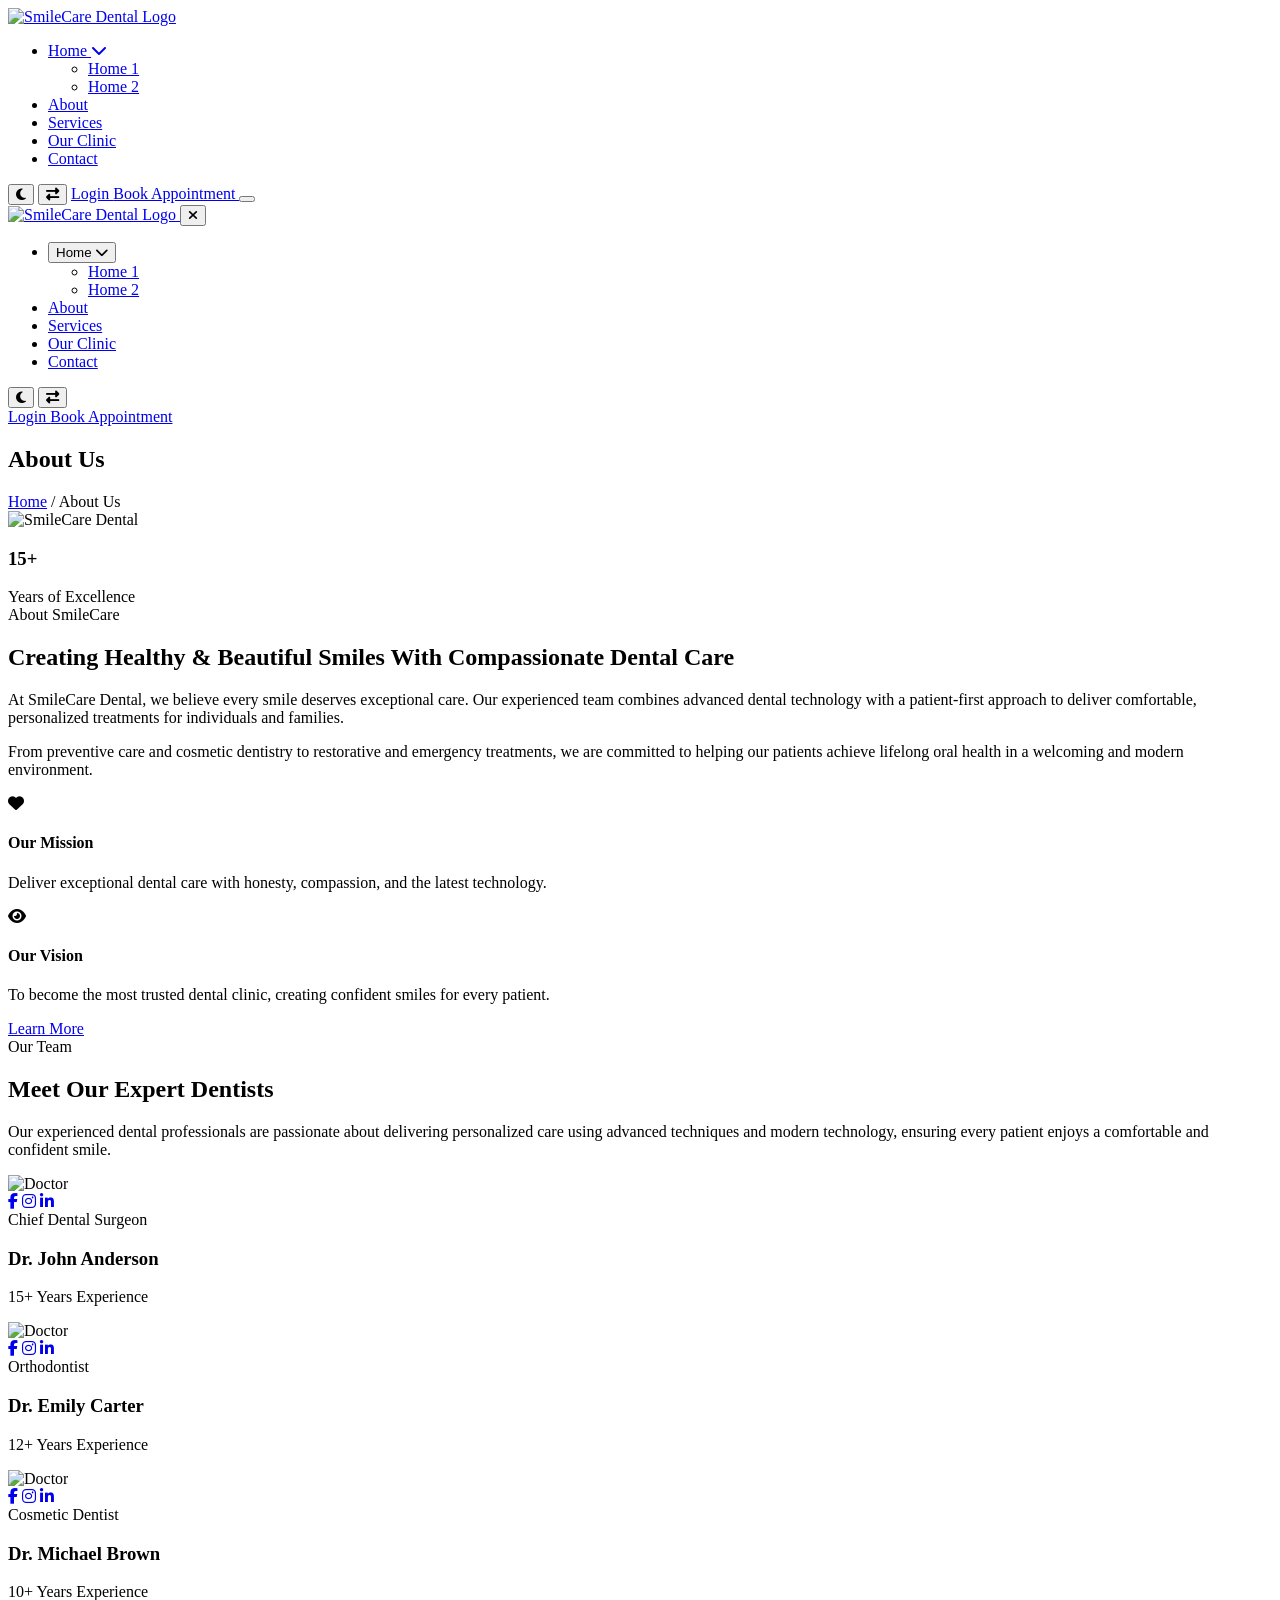
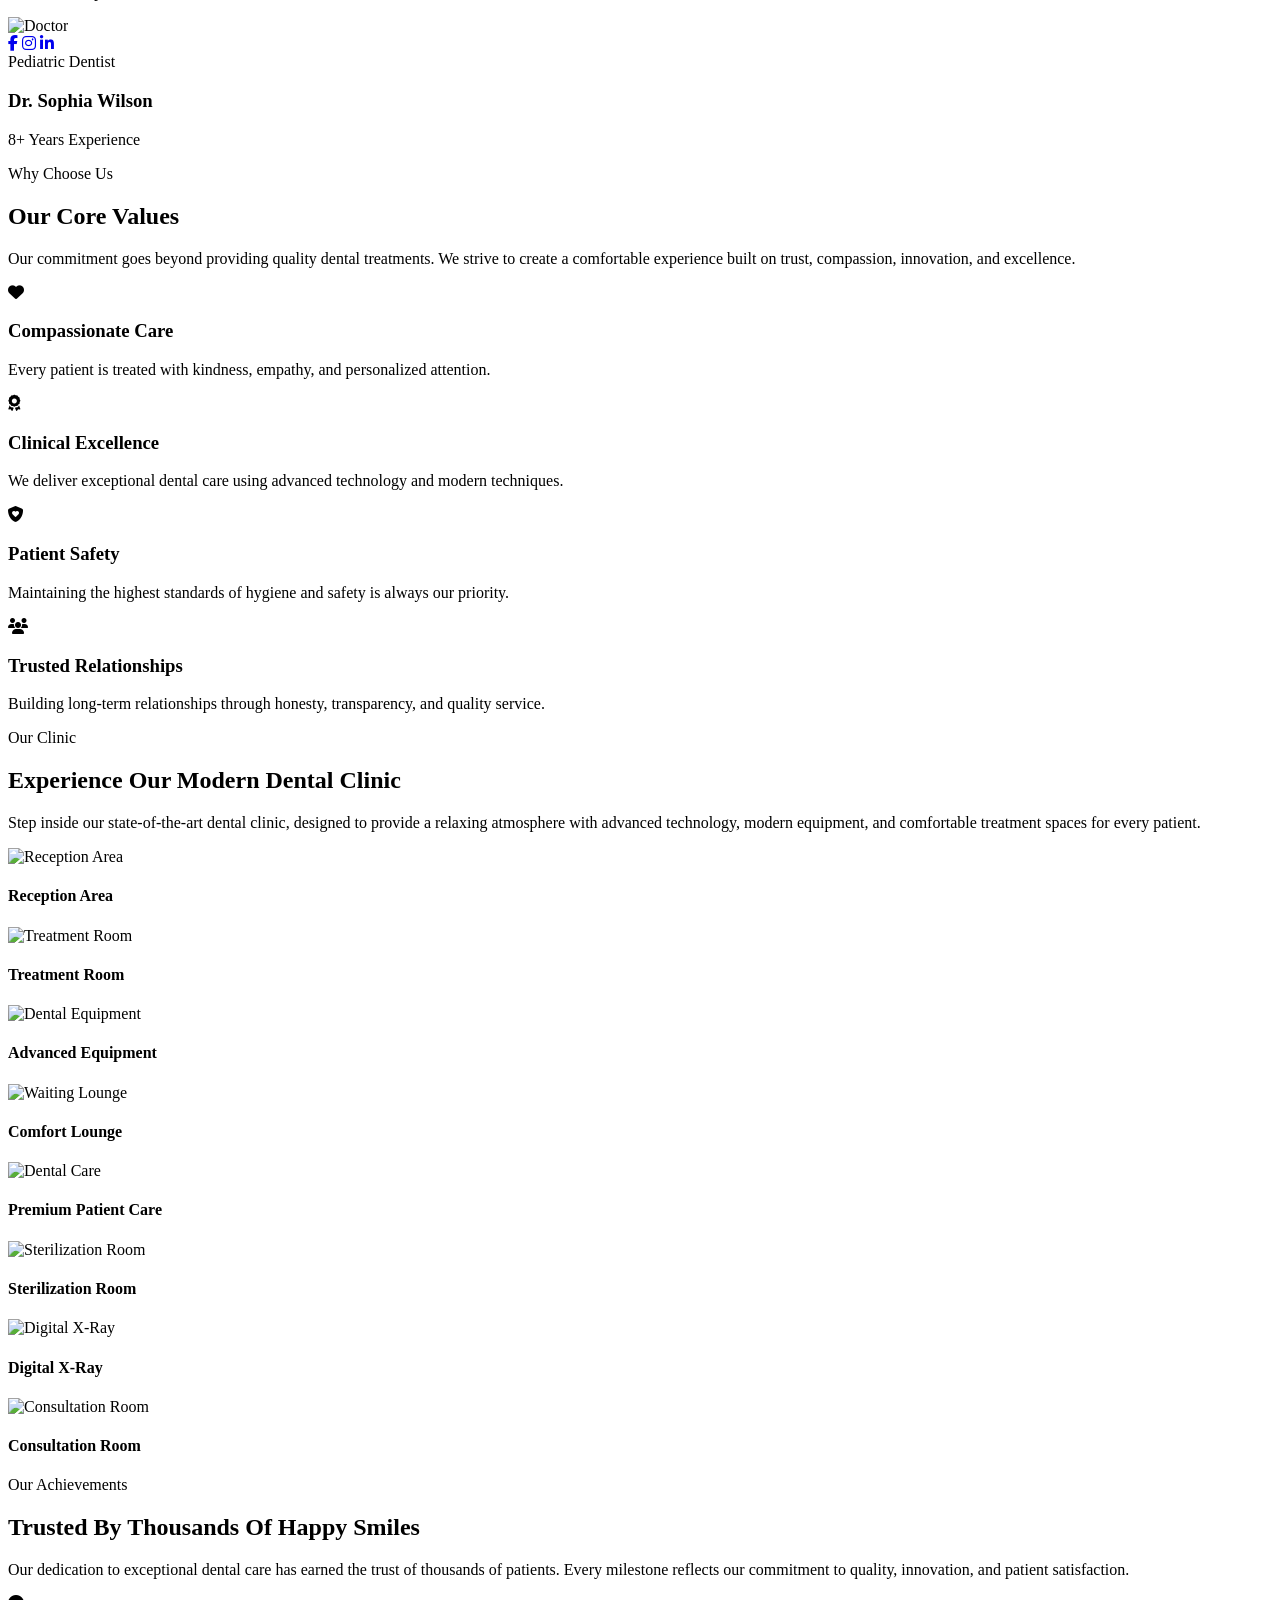
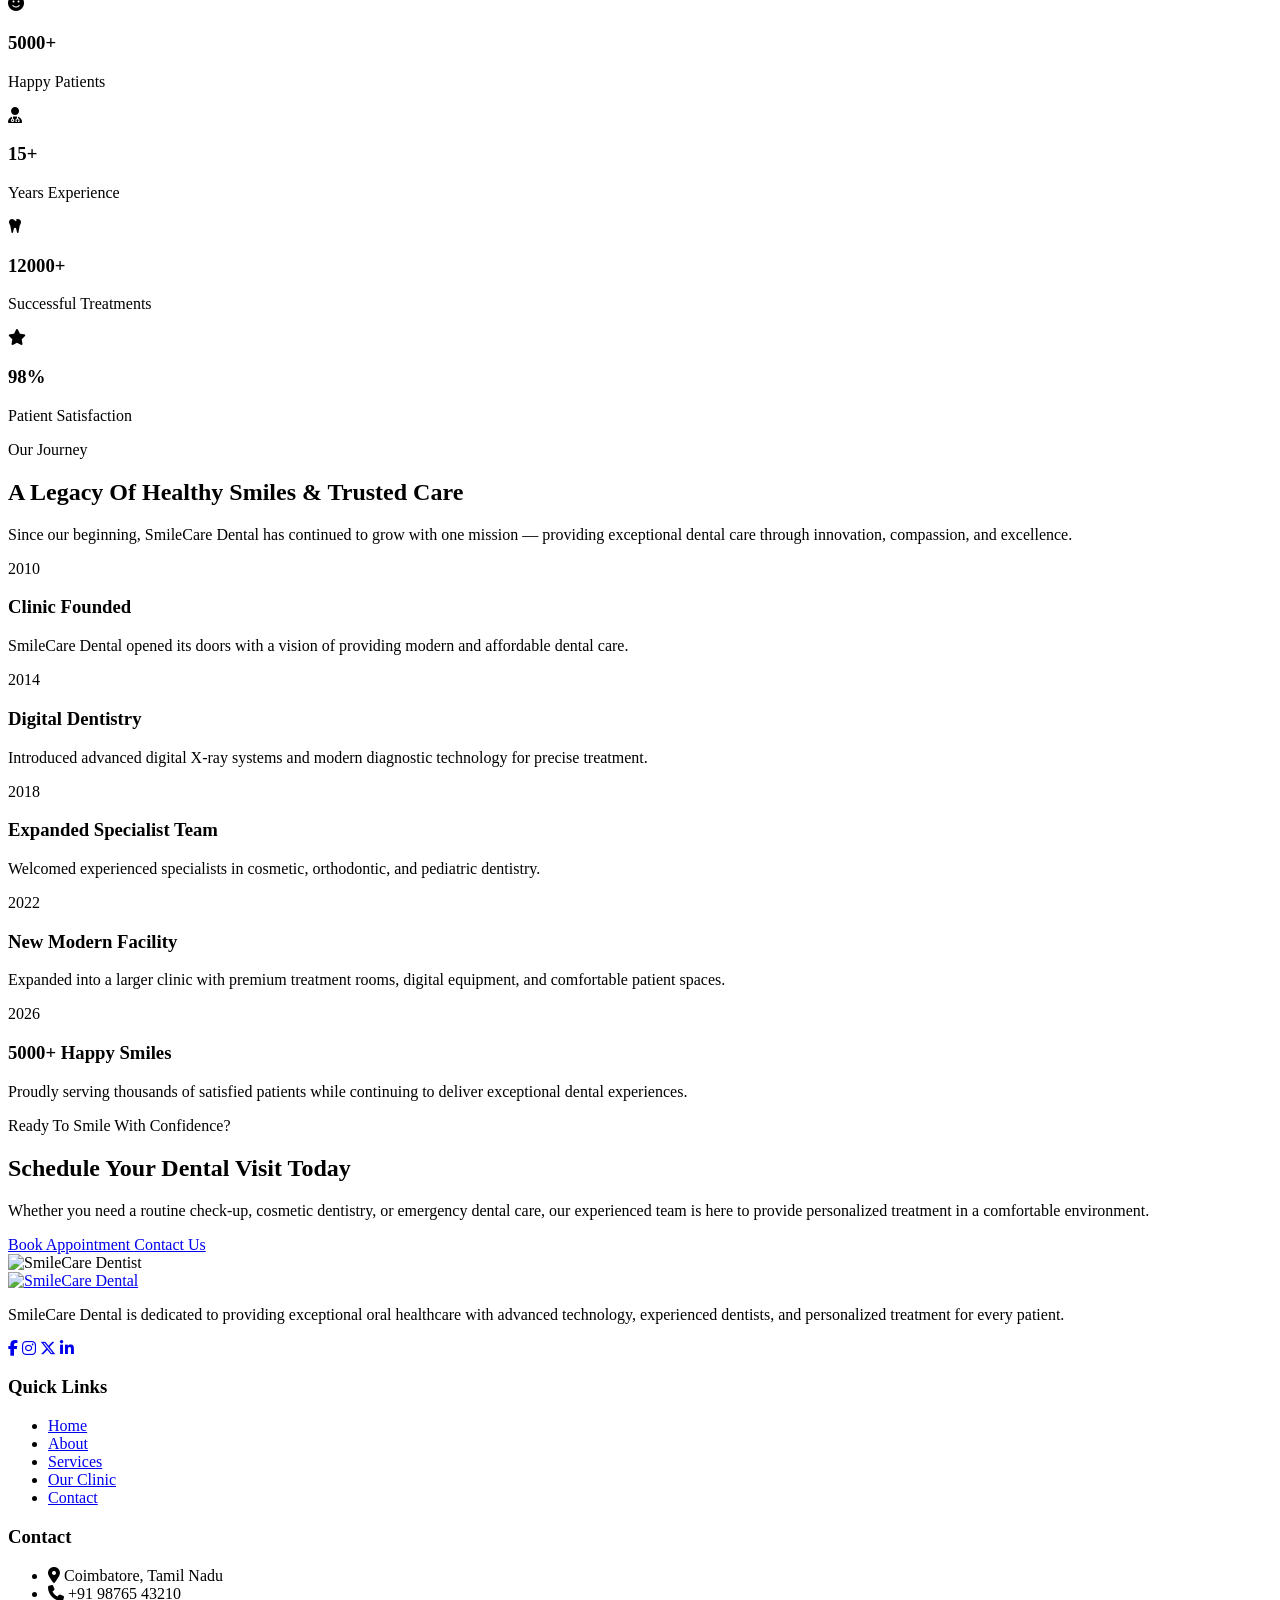
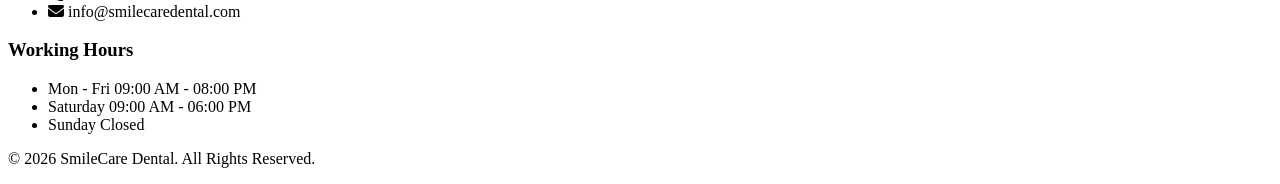
==== about.html @ a73e2ac1 "Add files via upload" ====
<!DOCTYPE html>
<html lang="en" dir="ltr">

<head>

    <!-- Meta -->
    <meta charset="UTF-8">
    <meta name="viewport" content="width=device-width, initial-scale=1.0">

    <!-- Title -->
    <title>SmileCare Dental</title>

    <!-- SEO -->
    <meta name="description"
        content="SmileCare Dental provides professional dental care including cleaning, fillings, braces, implants, teeth whitening and complete oral healthcare.">

    <meta name="keywords"
        content="Dental Clinic, Dentist, Teeth Whitening, Braces, Dental Implants, Root Canal, SmileCare Dental">

    <meta name="author" content="SmileCare Dental">

    <!-- Favicon -->
    <link rel="shortcut icon" href="images/favicon.png" type="image/png">

    <!-- Google Fonts -->
    <link rel="preconnect" href="https://fonts.googleapis.com">

    <link rel="preconnect" href="https://fonts.gstatic.com" crossorigin>

    <link
        href="https://fonts.googleapis.com/css2?family=Manrope:wght@400;500;600;700;800&family=Source+Sans+3:wght@400;500;600;700&display=swap"
        rel="stylesheet">

    <!-- Font Awesome -->

    <link rel="stylesheet" href="https://cdnjs.cloudflare.com/ajax/libs/font-awesome/6.7.2/css/all.min.css">

    <!-- AOS Animation -->

    <link rel="stylesheet" href="https://unpkg.com/aos@2.3.4/dist/aos.css">

    <link rel="stylesheet" href="https://cdn.jsdelivr.net/npm/swiper@11/swiper-bundle.min.css">

    <!-- CSS -->

    <link rel="stylesheet" href="css/style.css">

</head>

<body>

    <!--==============================
    Header Start
===============================-->

    <header class="header" id="header">

        <div class="container">

            <nav class="navbar">

                <!--========== Logo ==========-->

                <a href="index.html" class="logo">

                    <img src="images/logo.png" alt="SmileCare Dental Logo">

                </a>

                <!--========== Desktop Menu ==========-->

                <ul class="nav-menu">

                    <li class="nav-item dropdown">

                        <a href="#">
                            Home
                            <i class="fa-solid fa-chevron-down"></i>
                        </a>

                        <ul class="dropdown-menu">

                            <li>
                                <a href="index.html">Home 1</a>
                            </li>

                            <li>
                                <a href="home-2.html">Home 2</a>
                            </li>

                        </ul>

                    </li>

                    <li class="nav-item">
                        <a href="about.html">About</a>
                    </li>

                    <li class="nav-item">
                        <a href="services.html">Services</a>
                    </li>

                    <li class="nav-item">
                        <a href="our-clinic.html">Our Clinic</a>
                    </li>

                    <li class="nav-item">
                        <a href="contact.html">Contact</a>
                    </li>

                </ul>

                <!--========== Right Side ==========-->

                <div class="nav-right">

                    <!-- Dark Mode -->

                    <button class="nav-icon-btn" id="theme-toggle">

                        <i class="fa-solid fa-moon"></i>

                    </button>

                    <!-- RTL -->

                    <button class="nav-icon-btn" id="rtl-toggle">

                        <i class="fa-solid fa-right-left"></i>

                    </button>

                    <!-- Login -->

                    <a href="login.html" class="login-btn">

                        Login

                    </a>

                    <!-- CTA -->

                    <a href="book-appointment.html" class="appointment-btn">

                        Book Appointment

                    </a>

                    <!-- Mobile Toggle -->

                    <button class="menu-toggle" id="menu-toggle">

                        <span></span>
                        <span></span>
                        <span></span>

                    </button>

                </div>

            </nav>

        </div>

    </header>

    <!--==============================
    Mobile Sidebar
===============================-->

    <div class="mobile-overlay"></div>

    <div class="mobile-menu">

        <div class="mobile-header">

            <a href="index.html" class="mobile-logo">

                <img src="images/logo.png" alt="SmileCare Dental Logo">

            </a>

            <button class="close-menu">

                <i class="fa-solid fa-xmark"></i>

            </button>

        </div>

        <ul class="mobile-nav">

            <li class="mobile-dropdown">

                <button class="mobile-dropdown-btn">

                    Home

                    <i class="fa-solid fa-chevron-down"></i>

                </button>

                <ul class="mobile-submenu">

                    <li><a href="index.html">Home 1</a></li>

                    <li><a href="home-2.html">Home 2</a></li>

                </ul>

            </li>

            <li>

                <a href="about.html">

                    About

                </a>

            </li>

            <li>

                <a href="services.html">

                    Services

                </a>

            </li>

            <li>

                <a href="our-clinic.html">

                    Our Clinic

                </a>

            </li>

            <li>

                <a href="contact.html">

                    Contact

                </a>

            </li>

        </ul>

        <div class="mobile-toggles">

            <button class="nav-icon-btn" id="mobile-theme-toggle" type="button" aria-label="Toggle dark mode">
                <i class="fa-solid fa-moon"></i>
            </button>

            <button class="nav-icon-btn" id="mobile-rtl-toggle" type="button" aria-label="Toggle RTL mode">
                <i class="fa-solid fa-right-left"></i>
            </button>

        </div>

        <div class="mobile-buttons">

            <a href="login.html" class="mobile-login">

                Login

            </a>

            <a href="#" class="mobile-book">

                Book Appointment

            </a>

        </div>

    </div>

    <section class="page-banner about-banner">
        <div class="page-banner-overlay"></div>

        <div class="container">
            <div class="page-banner-content">
                <h1>About Us</h1>

                <nav class="breadcrumb">
                    <a href="index.html">Home</a>
                    <span>/</span>
                    <span>About Us</span>
                </nav>
            </div>
        </div>
    </section>

    <!--=====================================
    Our Story Section Start
======================================-->

    <section class="our-story section-padding">

        <div class="container">

            <div class="our-story-wrapper">

                <!-- Image -->

                <div class="our-story-image">

                    <img src="images/about-story.jpg" alt="SmileCare Dental">

                    <div class="experience-box">
                        <h3>15+</h3>
                        <span>Years of Excellence</span>
                    </div>

                </div>

                <!-- Content -->

                <div class="our-story-content">

                    <span class="section-kicker">
                        About SmileCare
                    </span>

                    <h2>
                        Creating Healthy & Beautiful Smiles With Compassionate Dental Care
                    </h2>

                    <p>
                        At SmileCare Dental, we believe every smile deserves exceptional care.
                        Our experienced team combines advanced dental technology with a
                        patient-first approach to deliver comfortable, personalized treatments
                        for individuals and families.
                    </p>

                    <p>
                        From preventive care and cosmetic dentistry to restorative and emergency
                        treatments, we are committed to helping our patients achieve lifelong
                        oral health in a welcoming and modern environment.
                    </p>

                    <div class="story-info">

                        <div class="story-card">

                            <div class="story-icon">
                                <i class="fa-solid fa-heart"></i>
                            </div>

                            <div>
                                <h4>Our Mission</h4>

                                <p>
                                    Deliver exceptional dental care with honesty,
                                    compassion, and the latest technology.
                                </p>
                            </div>

                        </div>

                        <div class="story-card">

                            <div class="story-icon">
                                <i class="fa-solid fa-eye"></i>
                            </div>

                            <div>
                                <h4>Our Vision</h4>

                                <p>
                                    To become the most trusted dental clinic,
                                    creating confident smiles for every patient.
                                </p>
                            </div>

                        </div>

                    </div>

                    <a href="contact.html" class="btn-primary">
                        Learn More
                    </a>

                </div>

            </div>

        </div>

    </section>

    <!--=====================================
    Our Story Section End
======================================-->

    <!--=====================================
    Meet Our Dentists Start
======================================-->

    <section class="team-section section-padding">

        <div class="container">

            <div class="section-header">
                <span class="section-kicker">Our Team</span>

                <h2>Meet Our Expert Dentists</h2>

                <p class="section-description">
                    Our experienced dental professionals are passionate about delivering
                    personalized care using advanced techniques and modern technology,
                    ensuring every patient enjoys a comfortable and confident smile.
                </p>
            </div>

            <div class="team-grid">

                <!-- Doctor 1 -->

                <div class="team-card">

                    <div class="team-image">
                        <img src="images/team-1.jpg" alt="Doctor">

                        <div class="team-social">
                            <a href="#"><i class="fab fa-facebook-f"></i></a>
                            <a href="#"><i class="fab fa-instagram"></i></a>
                            <a href="#"><i class="fab fa-linkedin-in"></i></a>
                        </div>
                    </div>

                    <div class="team-content">

                        <span>Chief Dental Surgeon</span>

                        <h3>Dr. John Anderson</h3>

                        <p>15+ Years Experience</p>

                    </div>

                </div>

                <!-- Doctor 2 -->

                <div class="team-card">

                    <div class="team-image">
                        <img src="images/team-2.jpg" alt="Doctor">

                        <div class="team-social">
                            <a href="#"><i class="fab fa-facebook-f"></i></a>
                            <a href="#"><i class="fab fa-instagram"></i></a>
                            <a href="#"><i class="fab fa-linkedin-in"></i></a>
                        </div>
                    </div>

                    <div class="team-content">

                        <span>Orthodontist</span>

                        <h3>Dr. Emily Carter</h3>

                        <p>12+ Years Experience</p>

                    </div>

                </div>

                <!-- Doctor 3 -->

                <div class="team-card">

                    <div class="team-image">
                        <img src="images/team-3.jpg" alt="Doctor">

                        <div class="team-social">
                            <a href="#"><i class="fab fa-facebook-f"></i></a>
                            <a href="#"><i class="fab fa-instagram"></i></a>
                            <a href="#"><i class="fab fa-linkedin-in"></i></a>
                        </div>
                    </div>

                    <div class="team-content">

                        <span>Cosmetic Dentist</span>

                        <h3>Dr. Michael Brown</h3>

                        <p>10+ Years Experience</p>

                    </div>

                </div>

                <!-- Doctor 4 -->

                <div class="team-card">

                    <div class="team-image">
                        <img src="images/team-4.jpg" alt="Doctor">

                        <div class="team-social">
                            <a href="#"><i class="fab fa-facebook-f"></i></a>
                            <a href="#"><i class="fab fa-instagram"></i></a>
                            <a href="#"><i class="fab fa-linkedin-in"></i></a>
                        </div>
                    </div>

                    <div class="team-content">

                        <span>Pediatric Dentist</span>

                        <h3>Dr. Sophia Wilson</h3>

                        <p>8+ Years Experience</p>

                    </div>

                </div>

            </div>

        </div>

    </section>

    <!--=====================================
    Meet Our Dentists End
======================================-->


    <!--=====================================
    Core Values Section Start
======================================-->

    <section class="core-values section-padding">

        <div class="container">

            <div class="section-header">
                <span class="section-kicker">Why Choose Us</span>

                <h2>Our Core Values</h2>

                <p class="section-description">
                    Our commitment goes beyond providing quality dental treatments.
                    We strive to create a comfortable experience built on trust,
                    compassion, innovation, and excellence.
                </p>
            </div>

            <div class="values-grid">

                <!-- Card 1 -->

                <div class="value-card">

                    <div class="value-icon">
                        <i class="fa-solid fa-heart"></i>
                    </div>

                    <h3>Compassionate Care</h3>

                    <p>
                        Every patient is treated with kindness, empathy,
                        and personalized attention.
                    </p>

                </div>

                <!-- Card 2 -->

                <div class="value-card">

                    <div class="value-icon">
                        <i class="fa-solid fa-award"></i>
                    </div>

                    <h3>Clinical Excellence</h3>

                    <p>
                        We deliver exceptional dental care using
                        advanced technology and modern techniques.
                    </p>

                </div>

                <!-- Card 3 -->

                <div class="value-card">

                    <div class="value-icon">
                        <i class="fa-solid fa-shield-heart"></i>
                    </div>

                    <h3>Patient Safety</h3>

                    <p>
                        Maintaining the highest standards of hygiene
                        and safety is always our priority.
                    </p>

                </div>

                <!-- Card 4 -->

                <div class="value-card">

                    <div class="value-icon">
                        <i class="fa-solid fa-users"></i>
                    </div>

                    <h3>Trusted Relationships</h3>

                    <p>
                        Building long-term relationships through honesty,
                        transparency, and quality service.
                    </p>

                </div>

            </div>

        </div>

    </section>

    <!--=====================================
    Core Values Section End
======================================-->


    <!--=====================================
    Modern Clinic Gallery Start
======================================-->

    <section class="clinic-gallery section-padding">

        <div class="container">

            <div class="section-header">

                <span class="section-kicker">
                    Our Clinic
                </span>

                <h2>
                    Experience Our Modern Dental Clinic
                </h2>

                <p class="section-description">
                    Step inside our state-of-the-art dental clinic, designed to provide
                    a relaxing atmosphere with advanced technology, modern equipment,
                    and comfortable treatment spaces for every patient.
                </p>

            </div>

            <div class="gallery-grid">

                <div class="gallery-item gallery-large">
                    <img src="images/clinic-1.jpg" alt="Reception Area">
                    <div class="gallery-overlay">
                        <h4>Reception Area</h4>
                    </div>
                </div>

                <div class="gallery-item">
                    <img src="images/clinic-2.jpg" alt="Treatment Room">
                    <div class="gallery-overlay">
                        <h4>Treatment Room</h4>
                    </div>
                </div>

                <div class="gallery-item">
                    <img src="images/clinic-3.jpg" alt="Dental Equipment">
                    <div class="gallery-overlay">
                        <h4>Advanced Equipment</h4>
                    </div>
                </div>

                <div class="gallery-item">
                    <img src="images/clinic-4.jpg" alt="Waiting Lounge">
                    <div class="gallery-overlay">
                        <h4>Comfort Lounge</h4>
                    </div>
                </div>

                <div class="gallery-item gallery-wide">
                    <img src="images/clinic-5.jpg" alt="Dental Care">
                    <div class="gallery-overlay">
                        <h4>Premium Patient Care</h4>
                    </div>
                </div>

                <!-- Image 6 -->

                <div class="gallery-item">
                    <img src="images/clinic-6.jpg" alt="Sterilization Room">
                    <div class="gallery-overlay">
                        <h4>Sterilization Room</h4>
                    </div>
                </div>

                <!-- Image 7 -->

                <div class="gallery-item">
                    <img src="images/clinic-7.jpg" alt="Digital X-Ray">
                    <div class="gallery-overlay">
                        <h4>Digital X-Ray</h4>
                    </div>
                </div>

                <!-- Image 8 -->

                <div class="gallery-item">
                    <img src="images/clinic-8.jpg" alt="Consultation Room">
                    <div class="gallery-overlay">
                        <h4>Consultation Room</h4>
                    </div>
                </div>

            </div>

        </div>

    </section>

    <!--=====================================
    Modern Clinic Gallery End
======================================-->




    <!--=====================================
    Achievements Section Start
======================================-->

    <section class="achievement-section section-padding">

        <div class="container">

            <div class="section-header">
                <span class="section-kicker">Our Achievements</span>

                <h2>Trusted By Thousands Of Happy Smiles</h2>

                <p class="section-description">
                    Our dedication to exceptional dental care has earned the trust of
                    thousands of patients. Every milestone reflects our commitment to
                    quality, innovation, and patient satisfaction.
                </p>
            </div>

            <div class="achievement-grid">

                <div class="achievement-card">
                    <div class="achievement-icon">
                        <i class="fa-solid fa-face-smile"></i>
                    </div>

                    <h3><span class="counter">5000</span>+</h3>

                    <p>Happy Patients</p>
                </div>

                <div class="achievement-card">
                    <div class="achievement-icon">
                        <i class="fa-solid fa-user-doctor"></i>
                    </div>

                    <h3><span class="counter">15</span>+</h3>

                    <p>Years Experience</p>
                </div>

                <div class="achievement-card">
                    <div class="achievement-icon">
                        <i class="fa-solid fa-tooth"></i>
                    </div>

                    <h3><span class="counter">12000</span>+</h3>

                    <p>Successful Treatments</p>
                </div>

                <div class="achievement-card">
                    <div class="achievement-icon">
                        <i class="fa-solid fa-star"></i>
                    </div>

                    <h3><span class="counter">98</span>%</h3>

                    <p>Patient Satisfaction</p>
                </div>

            </div>

        </div>

    </section>

    <!--=====================================
    Achievements Section End
======================================-->

    <!--=====================================
    Our Journey Start
======================================-->

    <section class="journey-section section-padding">

        <div class="container">

            <div class="section-header">

                <span class="section-kicker">
                    Our Journey
                </span>

                <h2>
                    A Legacy Of Healthy Smiles & Trusted Care
                </h2>

                <p>
                    Since our beginning, SmileCare Dental has continued to grow with one
                    mission — providing exceptional dental care through innovation,
                    compassion, and excellence.
                </p>

            </div>

            <div class="timeline">

                <div class="timeline-item left">

                    <div class="timeline-content">
                        <span class="timeline-year">2010</span>

                        <h3>Clinic Founded</h3>

                        <p>
                            SmileCare Dental opened its doors with a vision of providing
                            modern and affordable dental care.
                        </p>
                    </div>

                </div>

                <div class="timeline-item right">

                    <div class="timeline-content">

                        <span class="timeline-year">2014</span>

                        <h3>Digital Dentistry</h3>

                        <p>
                            Introduced advanced digital X-ray systems and modern diagnostic
                            technology for precise treatment.
                        </p>

                    </div>

                </div>

                <div class="timeline-item left">

                    <div class="timeline-content">

                        <span class="timeline-year">2018</span>

                        <h3>Expanded Specialist Team</h3>

                        <p>
                            Welcomed experienced specialists in cosmetic, orthodontic,
                            and pediatric dentistry.
                        </p>

                    </div>

                </div>

                <div class="timeline-item right">

                    <div class="timeline-content">

                        <span class="timeline-year">2022</span>

                        <h3>New Modern Facility</h3>

                        <p>
                            Expanded into a larger clinic with premium treatment rooms,
                            digital equipment, and comfortable patient spaces.
                        </p>

                    </div>

                </div>

                <div class="timeline-item left">

                    <div class="timeline-content">

                        <span class="timeline-year">2026</span>

                        <h3>5000+ Happy Smiles</h3>

                        <p>
                            Proudly serving thousands of satisfied patients while
                            continuing to deliver exceptional dental experiences.
                        </p>

                    </div>

                </div>

            </div>

        </div>

    </section>

    <!--=====================================
    Our Journey End
======================================-->

    <!--=====================================
    CTA Section Start
======================================-->

    <section class="about-cta">

        <div class="container">

            <div class="about-cta-wrapper">

                <div class="about-cta-content">

                    <span class="section-kicker">
                        Ready To Smile With Confidence?
                    </span>

                    <h2>
                        Schedule Your Dental Visit Today
                    </h2>

                    <p>
                        Whether you need a routine check-up, cosmetic dentistry,
                        or emergency dental care, our experienced team is here to
                        provide personalized treatment in a comfortable environment.
                    </p>

                    <div class="about-cta-buttons">

                        <a href="book-appointment.html" class="btn-primary">
                            Book Appointment
                        </a>

                        <a href="contact.html" class="btn-secondary">
                            Contact Us
                        </a>

                    </div>

                </div>

                <div class="about-cta-image">

                    <img src="images/cta-doctor.png" alt="SmileCare Dentist">

                </div>

            </div>

        </div>

    </section>

    <!--=====================================
    CTA Section End
======================================-->

    <footer class="footer">

        <div class="container">

            <div class="footer-wrapper">

                <!-- Footer About -->

                <div class="footer-about">

                    <a href="index.html" class="footer-logo">
                        <img src="images/logo.png" alt="SmileCare Dental">
                    </a>

                    <p>
                        SmileCare Dental is dedicated to providing exceptional oral healthcare with advanced technology,
                        experienced dentists, and personalized treatment for every patient.
                    </p>

                    <div class="footer-social">

                        <a href="#"><i class="fab fa-facebook-f"></i></a>

                        <a href="#"><i class="fab fa-instagram"></i></a>

                        <a href="#"><i class="fab fa-x-twitter"></i></a>

                        <a href="#"><i class="fab fa-linkedin-in"></i></a>

                    </div>

                </div>

                <!-- Quick Links -->

                <div class="footer-links">

                    <h3>Quick Links</h3>

                    <ul>

                        <li><a href="index.html">Home</a></li>

                        <li><a href="about.html">About</a></li>

                        <li><a href="services.html">Services</a></li>

                        <li><a href="our-clinic.html">Our Clinic</a></li>

                        <li><a href="contact.html">Contact</a></li>

                    </ul>

                </div>

                <!-- Contact -->

                <div class="footer-contact">

                    <h3>Contact</h3>

                    <ul>

                        <li>
                            <i class="fas fa-location-dot"></i>
                            Coimbatore, Tamil Nadu
                        </li>

                        <li>
                            <i class="fas fa-phone"></i>
                            +91 98765 43210
                        </li>

                        <li>
                            <i class="fas fa-envelope"></i>
                            info@smilecaredental.com
                        </li>

                    </ul>

                </div>

                <!-- Working Hours -->

                <div class="footer-hours">

                    <h3>Working Hours</h3>

                    <ul>

                        <li>Mon - Fri <span>09:00 AM - 08:00 PM</span></li>

                        <li>Saturday <span>09:00 AM - 06:00 PM</span></li>

                        <li>Sunday <span>Closed</span></li>

                    </ul>

                </div>

            </div>

            <div class="footer-bottom">

                <p>
                    © 2026 SmileCare Dental. All Rights Reserved.
                </p>

            </div>

        </div>

    </footer>


    <!-- JS -->

    <script src="https://unpkg.com/aos@2.3.4/dist/aos.js"></script>

    <script src="https://cdn.jsdelivr.net/npm/swiper@11/swiper-bundle.min.js"></script>

    <script src="js/main.js"></script>

</body>

</html>
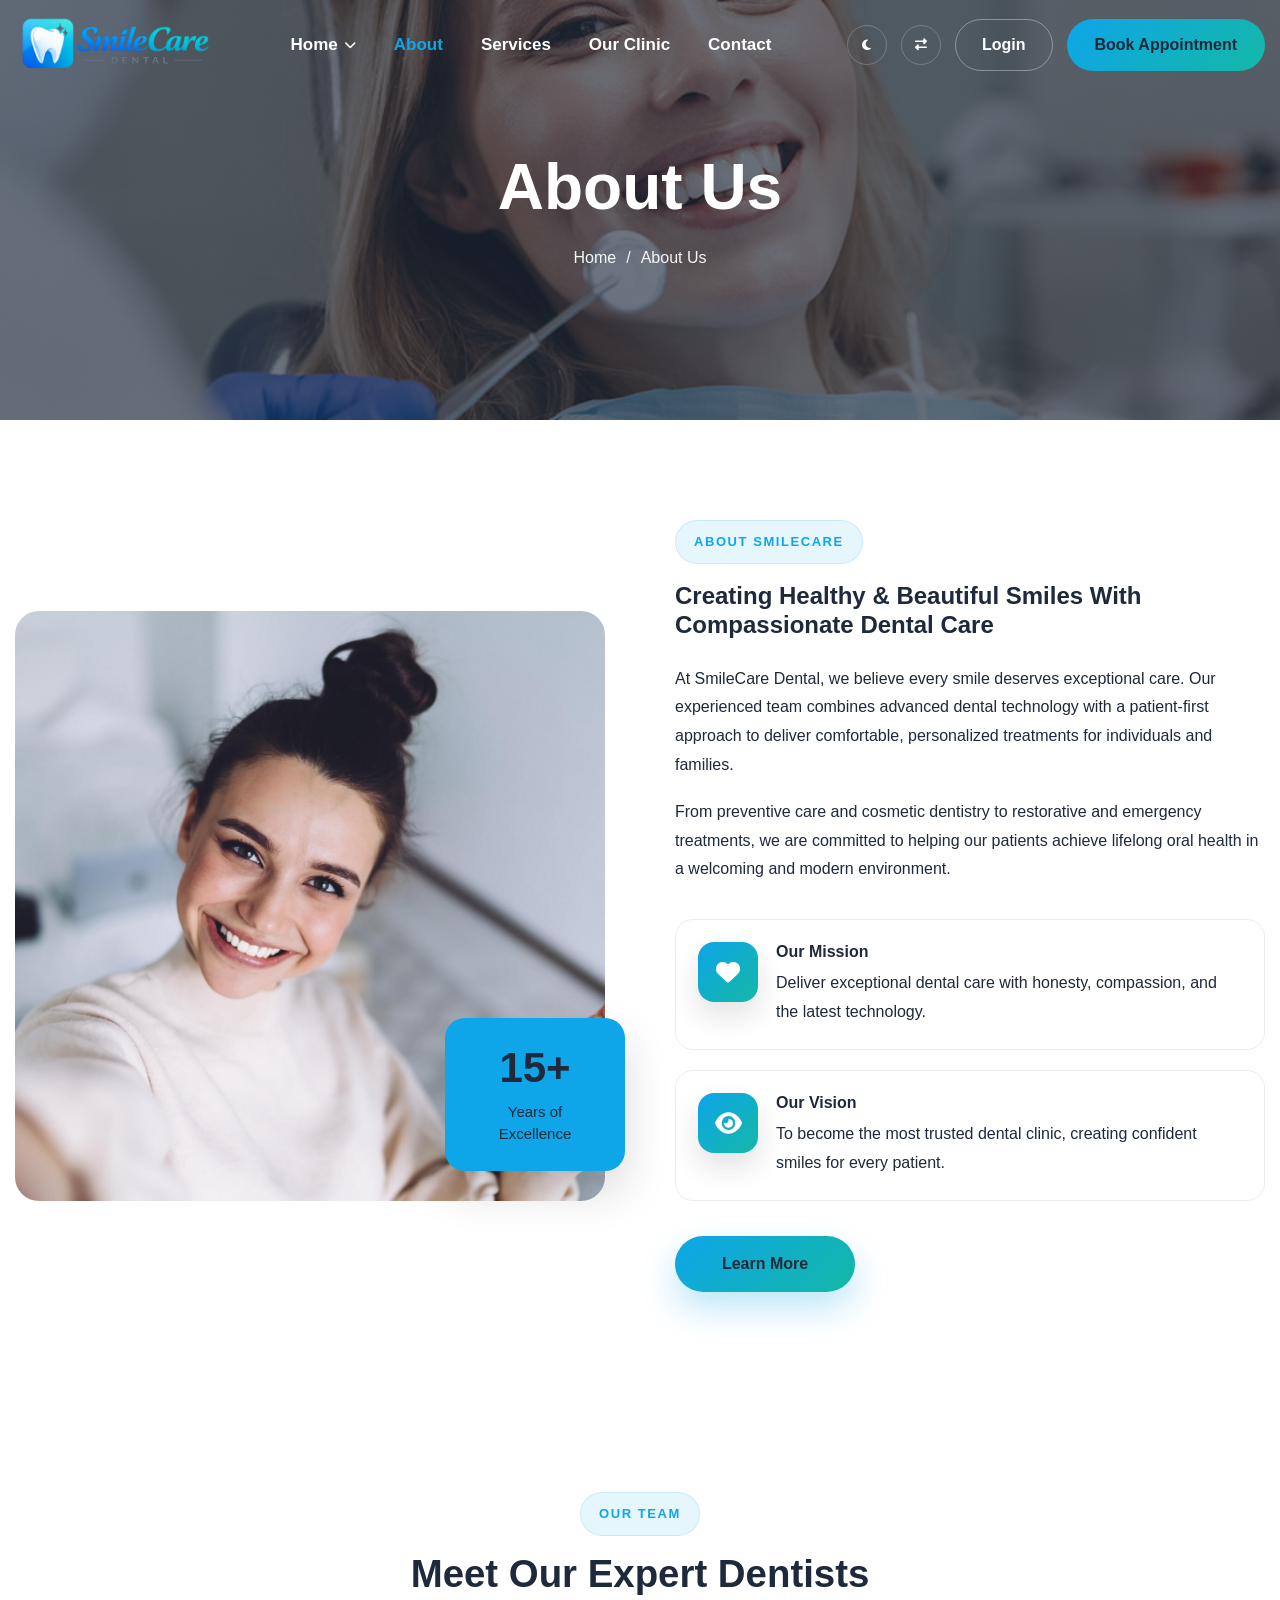
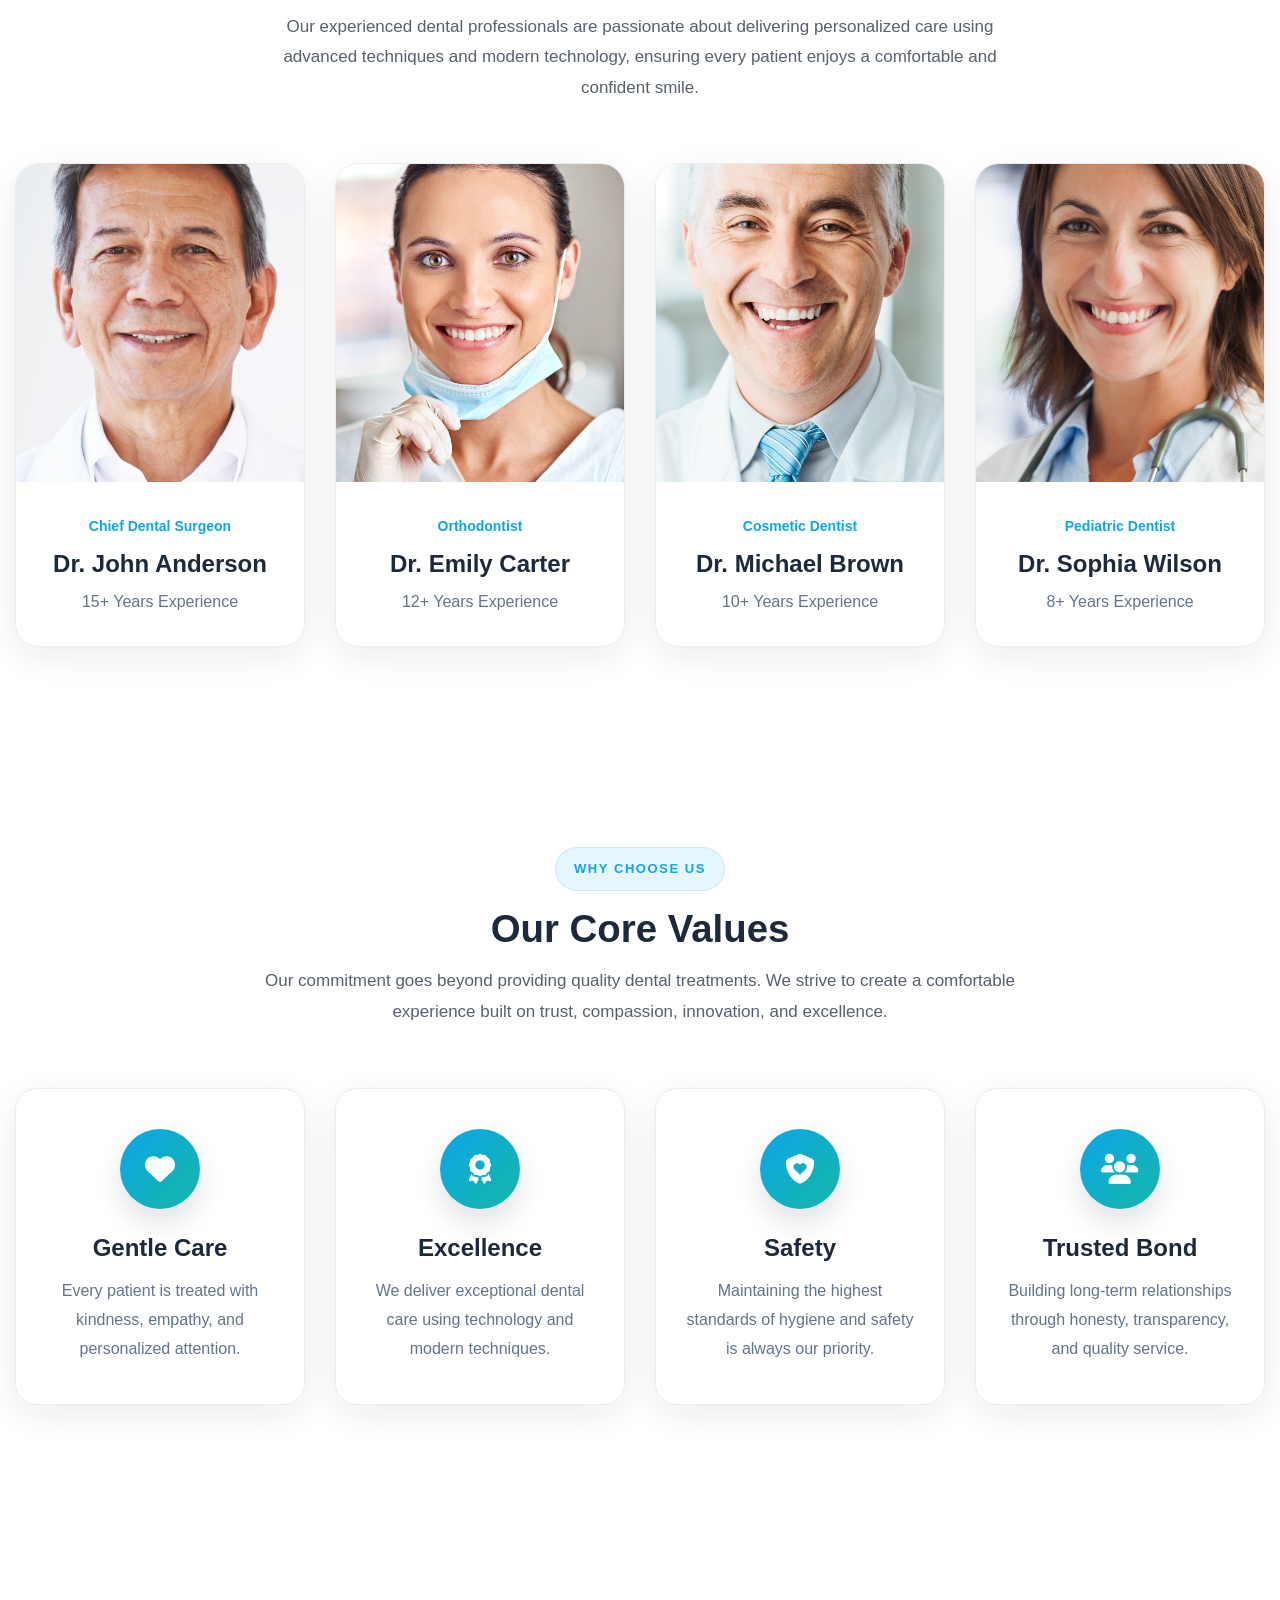
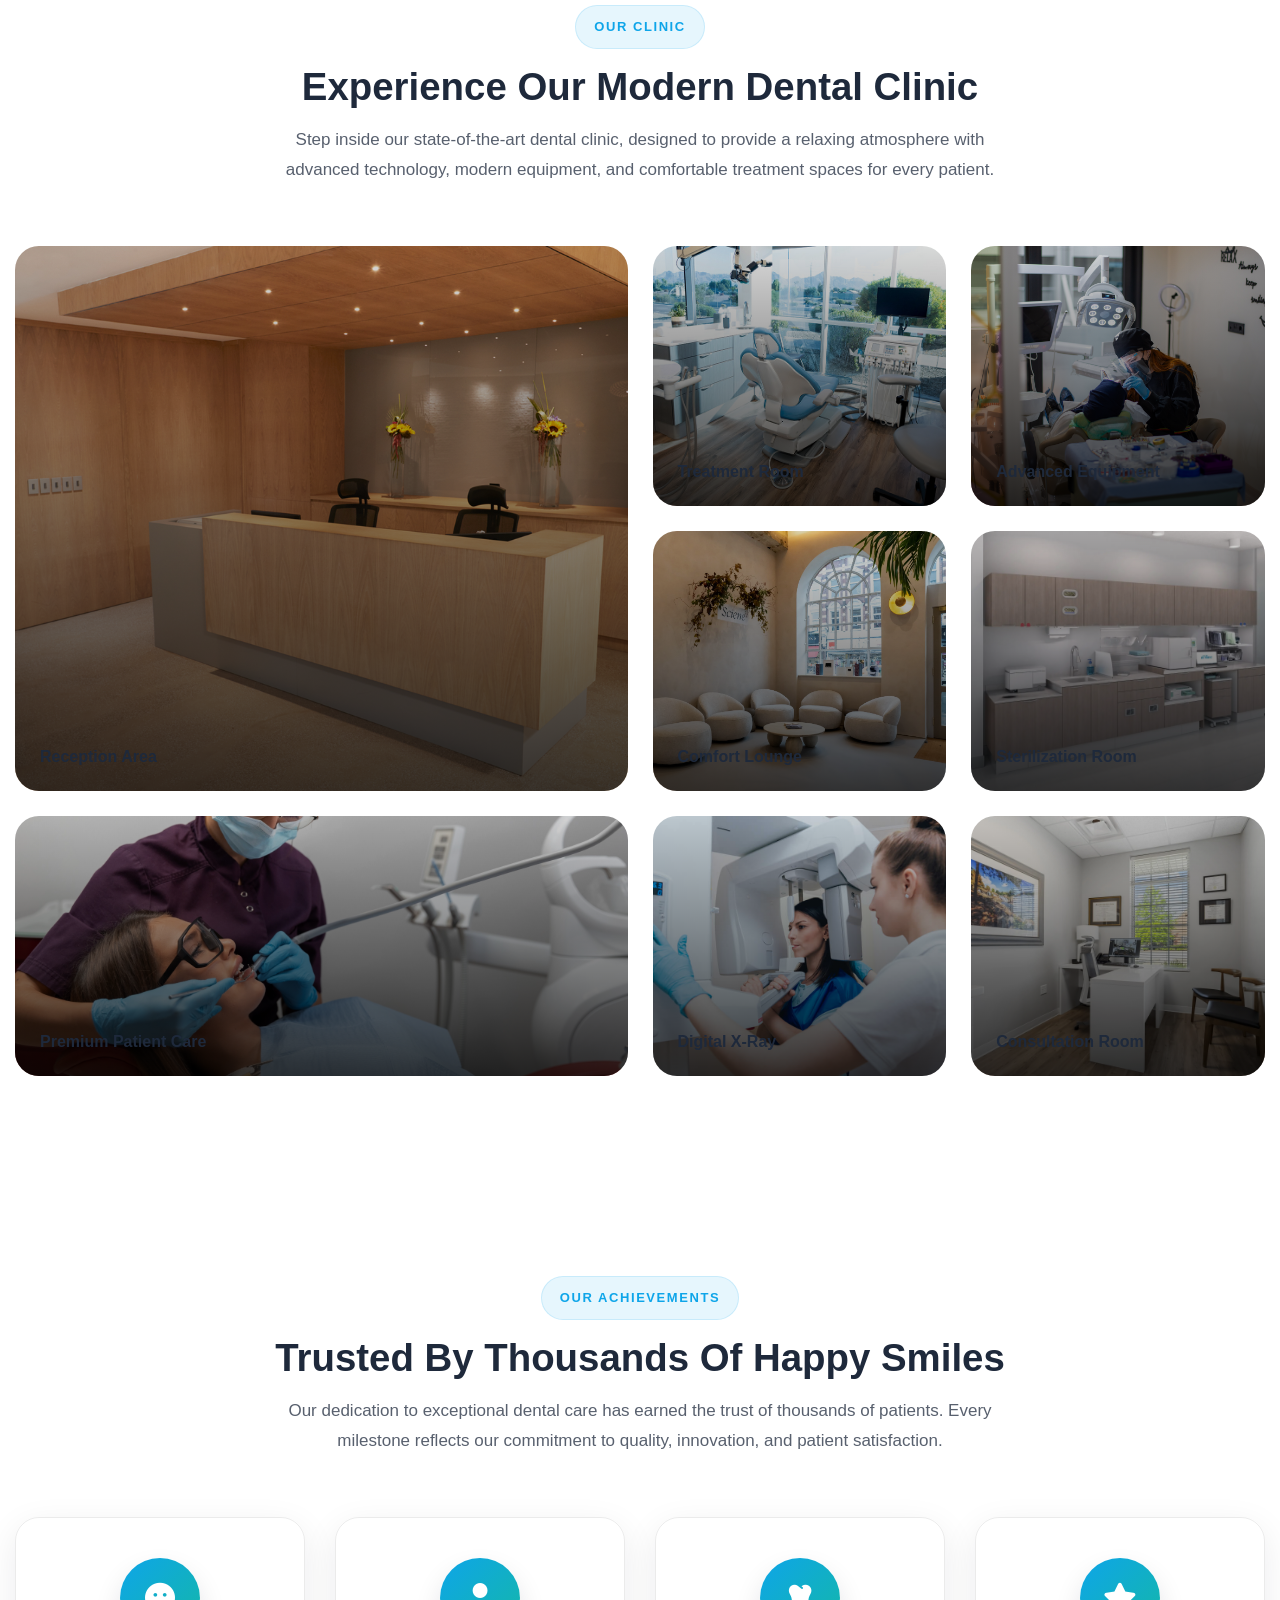
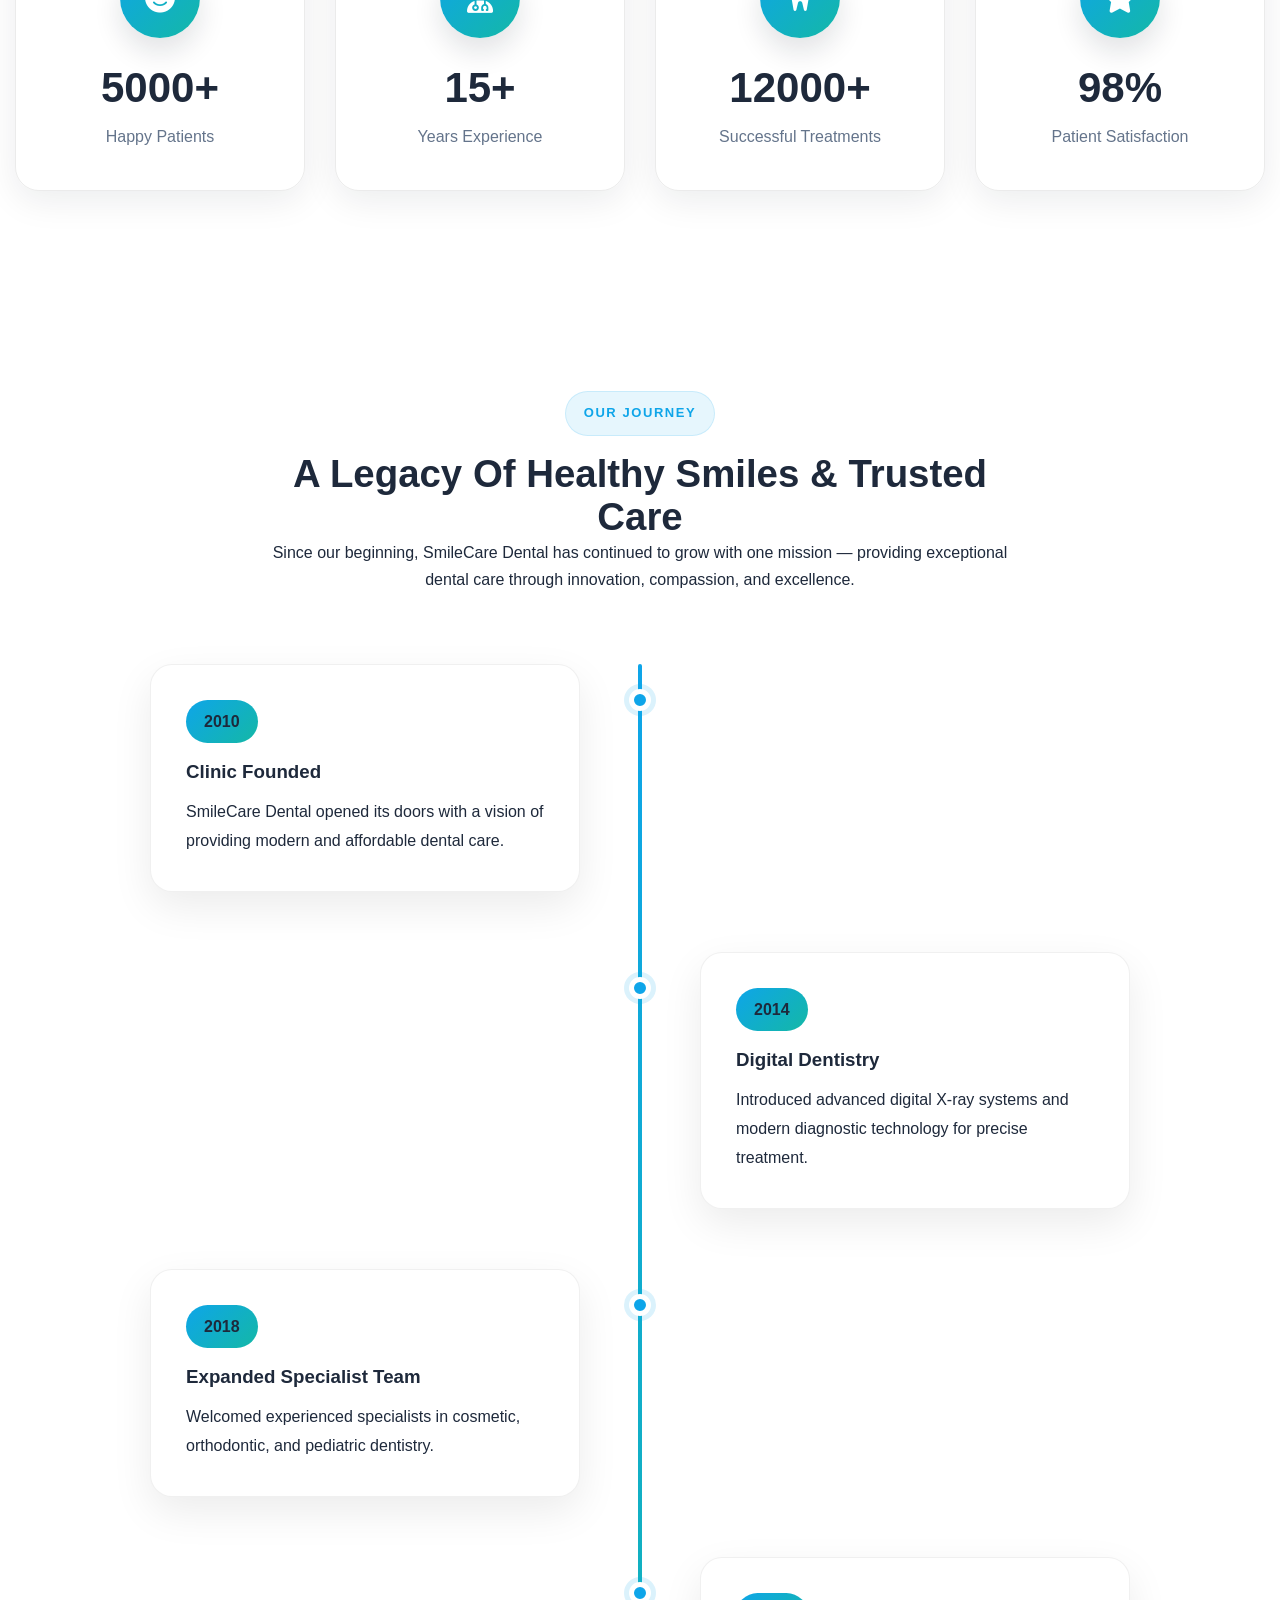
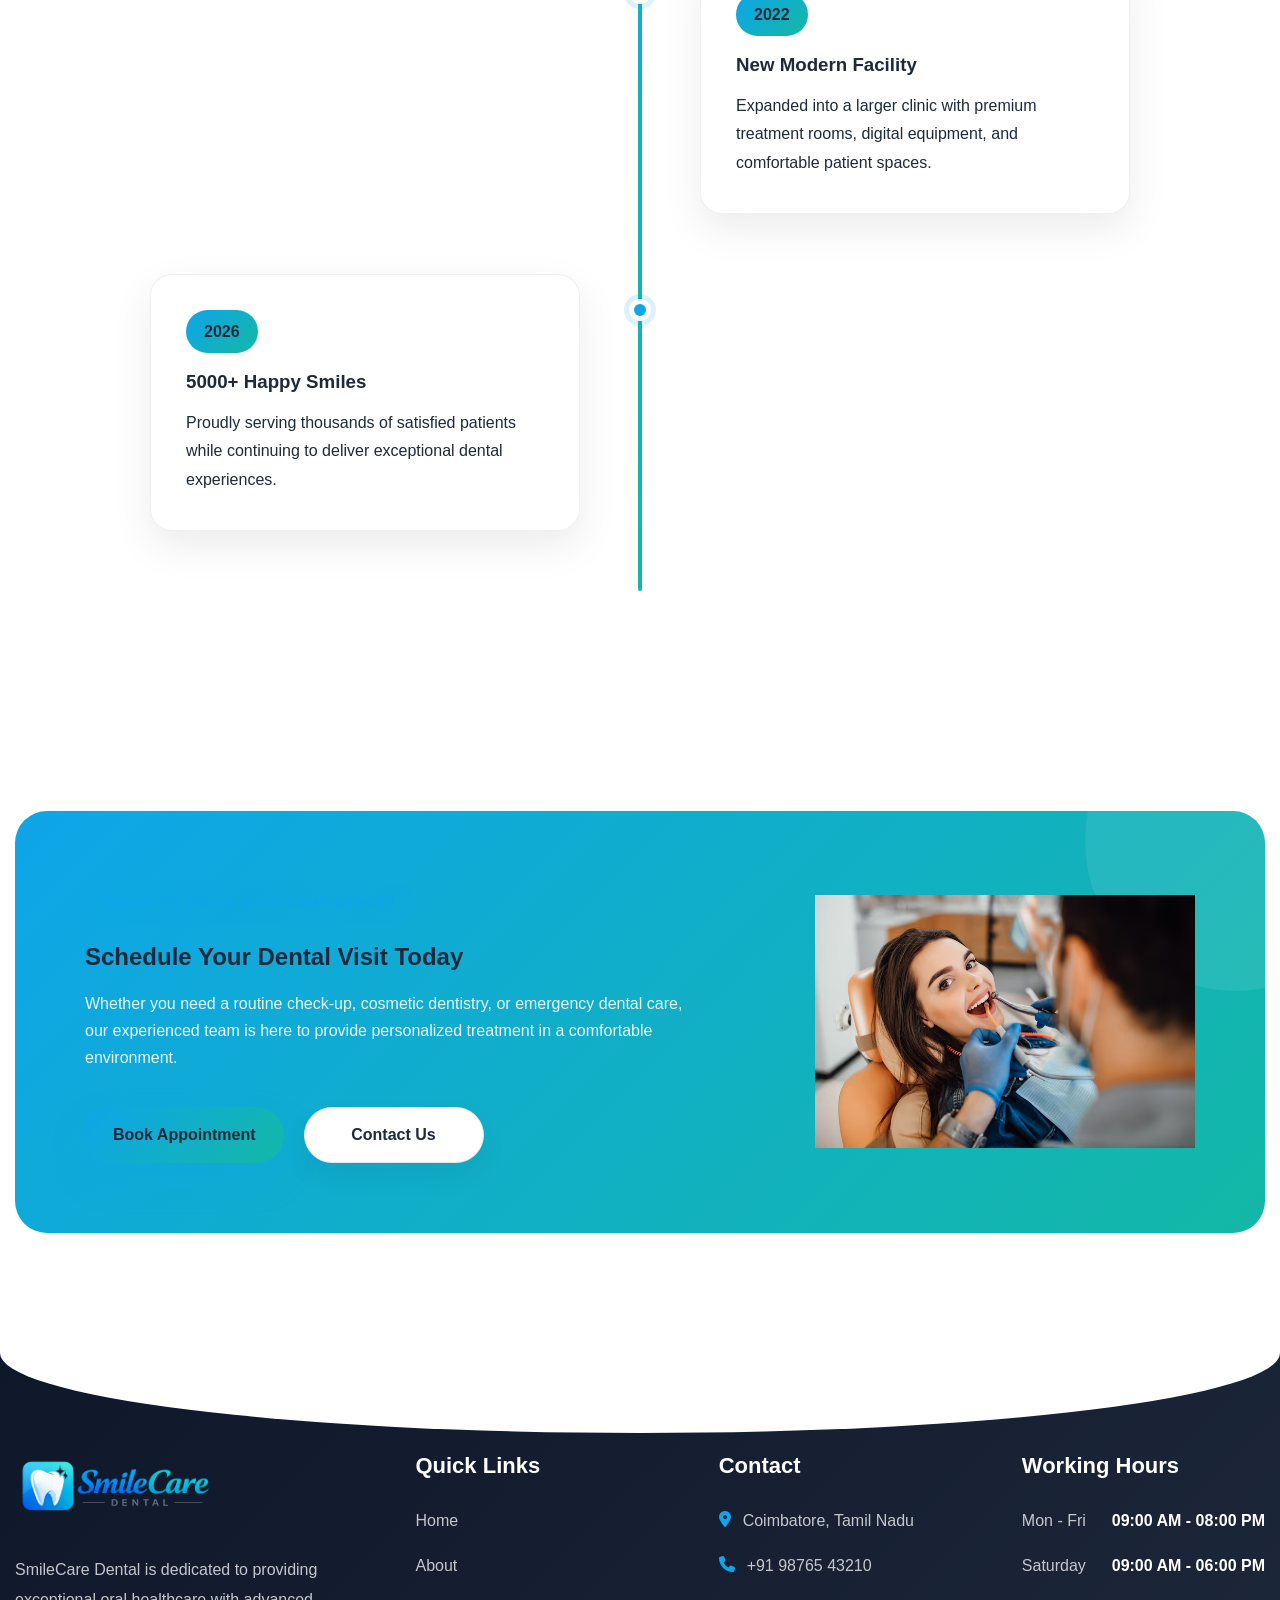
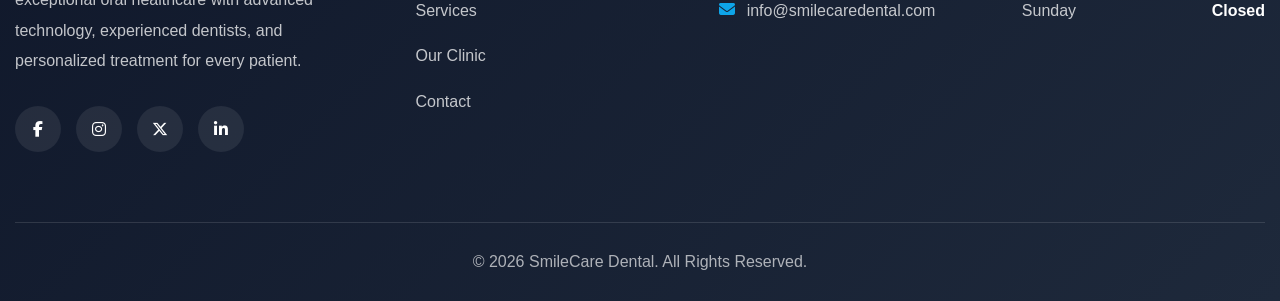
==== commit 92443044: "Add files via upload" ====
--- a/about.html
+++ b/about.html
@@ -254,7 +254,7 @@
 
         <div class="mobile-toggles">
 
-            <button class="nav-icon-btn" id="mobile-theme-toggle" type="button" aria-label="Toggle dark mode">
+            <button class="nav-icon-btn" id="mobile-theme-toggle" type="button" aria-label="Toggle dark mode">
                 <i class="fa-solid fa-moon"></i>
             </button>
 
@@ -272,7 +272,7 @@
 
             </a>
 
-            <a href="#" class="mobile-book">
+            <a href="book-appointment.html" class="mobile-book">
 
                 Book Appointment
 
@@ -567,7 +567,7 @@
                         <i class="fa-solid fa-heart"></i>
                     </div>
 
-                    <h3>Compassionate Care</h3>
+                    <h3>Gentle Care</h3>
 
                     <p>
                         Every patient is treated with kindness, empathy,
@@ -584,11 +584,11 @@
                         <i class="fa-solid fa-award"></i>
                     </div>
 
-                    <h3>Clinical Excellence</h3>
+                    <h3>Excellence</h3>
 
                     <p>
                         We deliver exceptional dental care using
-                        advanced technology and modern techniques.
+                        technology and modern techniques.
                     </p>
 
                 </div>
@@ -601,7 +601,7 @@
                         <i class="fa-solid fa-shield-heart"></i>
                     </div>
 
-                    <h3>Patient Safety</h3>
+                    <h3>Safety</h3>
 
                     <p>
                         Maintaining the highest standards of hygiene
@@ -618,7 +618,7 @@
                         <i class="fa-solid fa-users"></i>
                     </div>
 
-                    <h3>Trusted Relationships</h3>
+                    <h3>Trusted Bond</h3>
 
                     <p>
                         Building long-term relationships through honesty,
@@ -1115,4 +1115,4 @@
 
 </body>
 
-</html>
+</html>
--- a/css/style.css
+++ b/css/style.css
@@ -0,0 +1,9076 @@
+/*==================================
+        GOOGLE FONTS
+==================================*/
+
+:root {
+
+    /*========== Theme Colors ==========*/
+
+    --primary-1: #0EA5E9;
+    --primary-2: #14B8A6;
+
+    --secondary-1: #F8FAFC;
+    --secondary-2: #E2E8F0;
+
+    --white: #FFFFFF;
+    --black: #1E293B;
+
+    --dark-bg: #0F172A;
+    --dark-card: #1E293B;
+    --dark-border: #334155;
+    --dark-text: #F8FAFC;
+
+    --border-color: #E5E7EB;
+    --surface: #FFFFFF;
+    --surface-2: #F8FAFC;
+    --surface-3: #F4F8FC;
+    --surface-elevated: #FFFFFF;
+    --surface-dark: #0F172A;
+    --surface-dark-2: #111827;
+    --surface-dark-3: #1E293B;
+    --surface-rgb: 255, 255, 255;
+    --surface-2-rgb: 248, 250, 252;
+    --surface-3-rgb: 244, 248, 252;
+    --surface-dark-3-rgb: 30, 41, 59;
+    --text-rgb: 30, 41, 59;
+    --text-muted-rgb: 100, 116, 139;
+    --text-subtle-rgb: 148, 163, 184;
+    --dark-text-rgb: 248, 250, 252;
+    --on-accent-rgb: 255, 255, 255;
+    --shadow-rgb: 15, 23, 42;
+    --overlay-rgb: 0, 0, 0;
+    --accent-soft: rgba(14, 165, 233, .10);
+    --accent-soft-strong: rgba(14, 165, 233, .14);
+    --accent-soft-hover: rgba(14, 165, 233, .18);
+    --accent-border: rgba(14, 165, 233, .14);
+    --accent-border-strong: rgba(14, 165, 233, .22);
+    --accent-text: #DFF7FF;
+    --warning: #D4AF37;
+    --rating: #D4AF37;
+    --success: var(--success);
+    --danger: var(--danger);
+    --info: var(--info);
+    --brand-google: var(--brand-google);
+    --brand-facebook: var(--brand-facebook);
+    --brand-apple: #111827;
+    --brand-x: #0F172A;
+    --accent-sky: var(--accent-sky);
+    --surface-border-soft: rgba(var(--shadow-rgb), .08);
+    --surface-border-strong: rgba(var(--shadow-rgb), .10);
+    --surface-border-light: rgba(var(--on-accent-rgb), .12);
+    --surface-border-heavy: rgba(var(--on-accent-rgb), .18);
+    --surface-shadow-sm: 0 10px 35px rgba(var(--shadow-rgb), .08);
+    --surface-shadow-md: 0 16px 34px rgba(var(--shadow-rgb), .12);
+    --surface-shadow-lg: 0 24px 60px rgba(var(--shadow-rgb), .10);
+
+    /*========== Typography ==========*/
+
+    --heading-font: "Manrope", sans-serif;
+    --body-font: "Source Sans 3", sans-serif;
+
+    /*========== Transition ==========*/
+
+    --transition: .3s ease;
+
+}
+
+
+/*==================================
+        RESET CSS
+==================================*/
+
+*,
+*::before,
+*::after {
+    margin: 0;
+    padding: 0;
+    box-sizing: border-box;
+}
+
+html {
+    scroll-behavior: smooth;
+    overflow-x: clip;
+}
+
+body {
+    font-family: var(--body-font);
+    font-size: 16px;
+    line-height: 1.7;
+    color: rgb(var(--text-rgb));
+    background: var(--surface);
+    overflow-x: hidden;
+}
+
+h1,
+h2,
+h3,
+h4,
+h5,
+h6 {
+    font-family: var(--heading-font);
+    font-weight: 700;
+    color: rgb(var(--text-rgb));
+    line-height: 1.2;
+}
+
+a {
+    text-decoration: none;
+    color: inherit;
+    transition: var(--transition);
+}
+
+ul,
+ol {
+    list-style: none;
+}
+
+img {
+    display: block;
+    max-width: 100%;
+}
+
+picture,
+video,
+svg,
+canvas {
+    display: block;
+    max-width: 100%;
+    height: auto;
+}
+
+iframe {
+    max-width: 100%;
+}
+
+button,
+input,
+textarea,
+select {
+    border: none;
+    outline: none;
+    font-family: inherit;
+}
+
+button {
+    cursor: pointer;
+}
+
+section {
+    padding: 100px 0;
+}
+
+.container {
+    max-width: 1320px;
+    width: 100%;
+    margin: auto;
+    padding: 0 15px;
+}
+
+/*==================================
+        COMMON
+==================================*/
+
+::selection {
+    background: var(--primary-1);
+    color: var(--white);
+}
+
+::-webkit-scrollbar {
+    width: 8px;
+}
+
+::-webkit-scrollbar-track {
+    background: var(--surface-2);
+}
+
+::-webkit-scrollbar-thumb {
+    background: var(--primary-1);
+    border-radius: 50px;
+}
+
+::-webkit-scrollbar-thumb:hover {
+    background: var(--primary-2);
+}
+
+/***********************************************Navbar*****************************************************/
+
+/*==================================
+        HEADER
+==================================*/
+
+.header {
+    position: fixed;
+    top: 0;
+    left: 0;
+    width: 100%;
+    z-index: 999;
+    background: transparent;
+    transition: all .4s ease;
+
+}
+
+.header:not(.active) {
+    background-color: transparent;
+    box-shadow: none;
+    backdrop-filter: none;
+    -webkit-backdrop-filter: none;
+}
+
+.header.active {
+    background: rgba(var(--surface-rgb), .98);
+    backdrop-filter: blur(18px);
+    -webkit-backdrop-filter: blur(18px);
+    box-shadow: var(--surface-shadow-sm);
+}
+
+.navbar {
+    display: flex;
+    align-items: center;
+    justify-content: space-between;
+    height: 90px;
+    background: transparent;
+    box-shadow: none;
+    transition: all .4s ease;
+
+}
+
+/*==================================
+        LOGO
+==================================*/
+
+.logo {
+    display: flex;
+    align-items: center;
+    margin-left: -60px;
+    flex: 0 0 auto;
+}
+
+.logo img {
+    width: 200px;
+    height: auto;
+    display: block;
+    object-fit: contain;
+    flex-shrink: 0;
+    transition: var(--transition);
+}
+
+.logo {
+    display: flex;
+    align-items: center;
+    gap: 14px;
+}
+
+@media (min-width:1200px) {
+
+    .logo {
+        margin-left: 0;
+    }
+
+}
+
+
+/*==================================
+        MENU
+==================================*/
+
+.nav-menu {
+    display: flex;
+    align-items: center;
+    gap: 38px;
+}
+
+.nav-item {
+    position: relative;
+}
+
+.nav-item>a {
+    color: var(--white);
+    font-size: 17px;
+    font-weight: 600;
+    display: flex;
+    align-items: center;
+    gap: 6px;
+    transition: .3s;
+}
+
+.header.active .nav-item>a {
+    color: var(--black);
+}
+
+.nav-item>a.active,
+.header.active .nav-item>a.active {
+    color: var(--primary-1);
+}
+
+.nav-item>a:hover {
+    color: var(--primary-1);
+}
+
+.header.active .nav-item>a:hover,
+.header.active .nav-item>a:focus-visible {
+    color: var(--primary-1);
+}
+
+.nav-item>a i {
+    font-size: 12px;
+}
+
+/*==================================
+        DROPDOWN
+==================================*/
+
+.dropdown-menu {
+    position: absolute;
+    top: 120%;
+    left: 0;
+    width: 220px;
+    background: var(--surface);
+    border-radius: 18px;
+    box-shadow: 0 20px 60px rgba(var(--shadow-rgb), .08);
+
+    opacity: 0;
+    visibility: hidden;
+    transform: translateY(15px);
+
+    transition: .35s ease;
+    overflow: hidden;
+
+    padding: 8px 0;
+}
+
+.dropdown:hover .dropdown-menu {
+    opacity: 1;
+    visibility: visible;
+    transform: translateY(0);
+}
+
+.dropdown-menu li {
+    margin: 0;
+    padding: 0;
+    line-height: 1;
+}
+
+.dropdown-menu li a {
+    display: block;
+    padding: 14px 22px;
+    font-size: 15px;
+    font-weight: 600;
+    color: var(--black);
+    transition: .3s;
+}
+
+.dropdown-menu li a:hover {
+    background: var(--primary-1);
+    color: var(--on-accent);
+    padding-left: 28px;
+}
+
+.dropdown-menu li a.active {
+    background: var(--accent-soft-strong);
+    color: var(--primary-1);
+}
+
+/*==================================
+        RIGHT
+==================================*/
+
+.nav-right {
+    display: flex;
+    align-items: center;
+    gap: 14px;
+}
+
+/*==================================
+        ICON BUTTON
+==================================*/
+
+.nav-icon-btn {
+    width: 40px;
+    height: 40px;
+    border-radius: 50%;
+    border: 1px solid var(--surface-border-light);
+
+    background: transparent;
+    color: var(--white);
+
+    display: flex;
+    align-items: center;
+    justify-content: center;
+
+    font-size: 12px;
+
+    transition: .35s;
+}
+
+.rtl-btn {
+    width: auto;
+    padding: 0 16px;
+    gap: 8px;
+    border-radius: 50px;
+}
+
+.header.active .nav-icon-btn {
+    color: var(--black);
+    border: 1px solid var(--border-color);
+}
+
+.nav-icon-btn:hover {
+    background: var(--primary-1);
+    color: var(--on-accent);
+    border-color: var(--primary-1);
+}
+
+/*==================================
+        LOGIN
+==================================*/
+
+.login-btn {
+    height: 52px;
+    padding: 0 26px;
+    border-radius: 999px;
+    border: 1.5px solid var(--primary-1);
+    background: transparent;
+    color: var(--primary-1);
+    font-size: 16px;
+    font-weight: 700;
+    display: inline-flex;
+    align-items: center;
+    justify-content: center;
+    transition: .35s ease;
+}
+
+.header.active .login-btn {
+    color: var(--primary-1);
+}
+
+.login-btn:hover {
+    background: var(--primary-1);
+    color: var(--on-accent);
+    border-color: var(--primary-1);
+    transform: translateY(-3px);
+    box-shadow: 0 14px 28px rgba(14, 165, 233, .22);
+}
+
+body.home-2-page .header .login-btn:hover,
+body.home-2-page .header .login-btn:focus-visible,
+body.home-2-page .header.active .login-btn:hover,
+body.home-2-page .header.active .login-btn:focus-visible {
+    color: var(--on-accent);
+}
+
+/*==================================
+        CTA
+==================================*/
+
+.appointment-btn {
+
+    height: 52px;
+    padding: 0 28px;
+
+    border-radius: 50px;
+
+    display: flex;
+    align-items: center;
+    justify-content: center;
+
+    background: linear-gradient(135deg,
+            var(--primary-1),
+            var(--primary-2));
+
+    color: var(--on-accent);
+    font-weight: 700;
+
+    transition: .35s;
+}
+
+.appointment-btn:hover {
+
+    transform: translateY(-4px);
+
+    box-shadow: 0 15px 35px rgba(14, 165, 233, .35);
+
+}
+
+/*==================================
+        TOGGLE
+==================================*/
+
+.menu-toggle {
+
+    width: 40px;
+    height: 40px;
+
+    display: none;
+
+    border-radius: 12px;
+
+    background: var(--surface);
+
+    flex-direction: column;
+
+    justify-content: center;
+
+    gap: 6px;
+
+}
+
+.menu-toggle span {
+
+    width: 20px;
+    height: 2px;
+
+    background: var(--surface-dark-2);
+
+    margin: auto;
+
+    transition: .35s;
+
+}
+
+/*==================================
+        OVERLAY
+==================================*/
+
+.mobile-overlay {
+
+    position: fixed;
+
+    inset: 0;
+
+    background: rgba(var(--overlay-rgb), .45);
+
+    opacity: 0;
+
+    visibility: hidden;
+
+    transition: .4s;
+
+    z-index: 998;
+
+}
+
+/*==================================
+        MOBILE MENU
+==================================*/
+
+.mobile-menu {
+
+    position: fixed;
+
+    top: 0;
+
+    right: -100%;
+
+    width: 340px;
+
+    max-width: 90%;
+
+    height: 100vh;
+
+    background: var(--surface);
+
+    z-index: 999;
+
+    transition: .45s;
+
+    overflow-y: auto;
+
+}
+
+.mobile-header {
+
+    display: flex;
+
+    justify-content: space-between;
+
+    align-items: center;
+
+    padding: 25px;
+
+    border-bottom: 1px solid var(--border-color);
+
+}
+
+.mobile-logo {
+    display: flex;
+    align-items: center;
+    flex: 0 1 auto;
+}
+
+.mobile-logo img {
+    width: clamp(120px, 38vw, 180px);
+    height: auto;
+    display: block;
+    object-fit: contain;
+}
+
+.close-menu {
+
+    width: 46px;
+    height: 46px;
+
+    border-radius: 12px;
+
+    background: var(--surface-2);
+
+    display: flex;
+
+    align-items: center;
+
+    justify-content: center;
+
+    font-size: 22px;
+
+}
+
+.mobile-nav {
+
+    padding: 30px 25px;
+
+}
+
+.mobile-nav>li {
+
+    border-bottom: 1px solid var(--border-color);
+
+}
+
+.mobile-nav a,
+
+.mobile-dropdown-btn {
+
+    width: 100%;
+
+    display: flex;
+
+    align-items: center;
+
+    justify-content: space-between;
+
+    padding: 18px 0;
+
+    font-size: 17px;
+
+    font-weight: 600;
+
+    background: none;
+
+}
+
+.mobile-nav a.active,
+.mobile-dropdown-btn.active {
+    color: var(--primary-1);
+}
+
+.mobile-submenu {
+
+    display: none;
+
+    padding-left: 18px;
+
+}
+
+.mobile-submenu li a {
+
+    padding: 12px 0;
+
+    font-size: 15px;
+
+}
+
+.mobile-toggles {
+    padding: 0 25px 25px;
+    align-items: center;
+    display: flex;
+    gap: 12px;
+    justify-content: flex-start;
+    flex-direction: row;
+}
+
+.mobile-menu .nav-icon-btn {
+    color: var(--black);
+    border-color: var(--border-color);
+    background: transparent;
+}
+
+.mobile-menu .nav-icon-btn:hover {
+    background: var(--primary-1);
+    color: var(--on-accent);
+    border-color: var(--primary-1);
+}
+
+.mobile-buttons {
+
+    padding: 25px;
+
+    display: flex;
+
+    flex-direction: column;
+
+    gap: 15px;
+
+}
+
+.mobile-login,
+
+.mobile-book {
+
+    height: 50px;
+
+    border-radius: 50px;
+
+    display: flex;
+
+    justify-content: center;
+
+    align-items: center;
+
+    font-weight: 700;
+
+}
+
+.mobile-login {
+
+    border: 1px solid var(--primary-1);
+
+    color: var(--primary-1);
+
+}
+
+.mobile-book {
+
+    background: linear-gradient(135deg,
+            var(--primary-1),
+            var(--primary-2));
+
+    color: var(--on-accent);
+
+}
+
+/*==================================
+        MOBILE RESPONSIVE
+==================================*/
+
+@media (max-width:991px) {
+
+    .nav-menu,
+    .login-btn,
+    .appointment-btn {
+        display: none;
+    }
+
+    .nav-right>.nav-icon-btn {
+        display: none;
+    }
+
+    .menu-toggle {
+        display: flex;
+    }
+
+    .logo img {
+        width: clamp(120px, 38vw, 190px);
+    }
+
+    .logo {
+        margin-left: 0;
+    }
+
+}
+
+@media (max-width:1199px) {
+
+    .logo {
+        margin-left: 0;
+    }
+
+    .logo img {
+        width: clamp(128px, 18vw, 190px);
+    }
+
+}
+
+@media (max-width:1366px) and (hover:none) and (pointer:coarse) {
+
+    .nav-menu,
+    .login-btn,
+    .appointment-btn {
+        display: none;
+    }
+
+    .nav-right>.nav-icon-btn {
+        display: none;
+    }
+
+    .menu-toggle {
+        display: flex;
+    }
+
+    .logo img {
+        width: clamp(120px, 38vw, 190px);
+    }
+
+    .logo {
+        margin-left: 0;
+    }
+
+}
+
+@media (max-width:767px) {
+
+    .navbar {
+        height: 80px;
+    }
+
+    .logo img {
+        width: clamp(116px, 42vw, 168px);
+    }
+
+    .nav-right {
+        gap: 10px;
+    }
+
+    .nav-icon-btn {
+        width: 42px;
+        height: 42px;
+        font-size: 16px;
+    }
+
+    .mobile-menu {
+        width: 100%;
+        max-width: 320px;
+    }
+
+}
+
+@media (max-width:480px) {
+
+    .logo img {
+        width: clamp(108px, 44vw, 150px);
+    }
+
+}
+
+body.dark-mode {
+    color: var(--dark-text);
+    background: var(--dark-bg);
+    --black: #F8FAFC;
+    --secondary-1: #111827;
+    --secondary-2: #1E293B;
+    --border-color: rgba(var(--dark-text-rgb), .10);
+    --dark-bg: #0F172A;
+    --dark-card: #111827;
+    --dark-border: rgba(var(--dark-text-rgb), .10);
+    --dark-text: #F8FAFC;
+    --surface: #0F172A;
+    --surface-2: #111827;
+    --surface-3: #1E293B;
+    --surface-elevated: #111827;
+    --surface-rgb: 15, 23, 42;
+    --surface-2-rgb: 17, 24, 39;
+    --surface-3-rgb: 30, 41, 59;
+    --surface-dark-3-rgb: 30, 41, 59;
+    --text-rgb: 248, 250, 252;
+    --text-muted-rgb: 226, 232, 240;
+    --text-subtle-rgb: 148, 163, 184;
+    --dark-text-rgb: 248, 250, 252;
+    --shadow-rgb: 0, 0, 0;
+    --overlay-rgb: 0, 0, 0;
+    --accent-soft: rgba(14, 165, 233, .16);
+    --accent-soft-strong: rgba(14, 165, 233, .20);
+    --accent-soft-hover: rgba(14, 165, 233, .24);
+    --accent-border: rgba(14, 165, 233, .18);
+    --accent-border-strong: rgba(14, 165, 233, .24);
+    --warning: #D4AF37;
+    --rating: #D4AF37;
+    --surface-border-soft: rgba(var(--dark-text-rgb), .08);
+    --surface-border-strong: rgba(var(--dark-text-rgb), .10);
+    --surface-border-light: rgba(var(--dark-text-rgb), .12);
+    --surface-border-heavy: rgba(var(--dark-text-rgb), .18);
+    --surface-shadow-sm: 0 10px 35px rgba(var(--overlay-rgb), .18);
+    --surface-shadow-md: 0 16px 34px rgba(var(--overlay-rgb), .22);
+    --surface-shadow-lg: 0 24px 60px rgba(var(--overlay-rgb), .24);
+}
+
+body.dark-mode .header.active {
+    background: rgba(var(--surface-rgb), .96);
+}
+
+body.dark-mode .header.active .nav-item>a,
+body.dark-mode .header.active .login-btn {
+    color: var(--dark-text);
+}
+
+body.dark-mode .header.active .nav-icon-btn {
+    color: var(--dark-text);
+    border-color: var(--surface-border-light);
+}
+
+body.dark-mode .nav-icon-btn:hover {
+    color: var(--on-accent);
+}
+
+body.dark-mode .menu-toggle {
+    background: var(--surface-dark-2);
+}
+
+body.dark-mode .menu-toggle span {
+    background: var(--dark-text);
+}
+
+body.dark-mode .mobile-menu {
+    background: var(--dark-bg);
+    color: var(--dark-text);
+}
+
+body.dark-mode .mobile-header,
+body.dark-mode .mobile-nav>li {
+    border-color: var(--dark-border);
+}
+
+body.dark-mode .close-menu,
+body.dark-mode .mobile-menu .nav-icon-btn {
+    background: var(--surface-dark-2);
+    color: var(--dark-text);
+    border-color: var(--surface-border-light);
+}
+
+body.dark-mode .mobile-menu .nav-icon-btn:hover {
+    background: var(--primary-1);
+    color: var(--on-accent);
+}
+
+body.dark-mode .header.active .nav-item>a.active,
+body.dark-mode .dropdown-menu li a.active,
+body.dark-mode .mobile-nav a.active,
+body.dark-mode .mobile-dropdown-btn.active {
+    color: var(--primary-1);
+}
+
+/*==================================
+        ACTIVE MOBILE MENU
+==================================*/
+
+.mobile-menu.active {
+    right: 0;
+}
+
+.mobile-overlay.active {
+    opacity: 1;
+    visibility: visible;
+}
+
+/*==================================
+        HAMBURGER ANIMATION
+==================================*/
+
+.menu-toggle.active span:nth-child(1) {
+    transform: translateY(8px) rotate(45deg);
+}
+
+.menu-toggle.active span:nth-child(2) {
+    opacity: 0;
+}
+
+.menu-toggle.active span:nth-child(3) {
+    transform: translateY(-8px) rotate(-45deg);
+}
+
+/**********************************************Footer****************************************************/
+
+/*==================================
+        FOOTER
+==================================*/
+
+.footer {
+    position: relative;
+    background: linear-gradient(135deg, var(--surface-dark), var(--surface-dark-3));
+    color: var(--white);
+    overflow: hidden;
+    padding: 100px 0 0;
+}
+
+/* Curved Top */
+
+.footer::before {
+    content: "";
+    position: absolute;
+    top: -80px;
+    left: 0;
+    width: 100%;
+    height: 160px;
+    background: var(--surface);
+    border-radius: 0 0 50% 50%;
+}
+
+/*==================================
+        WRAPPER
+==================================*/
+
+.footer-wrapper {
+    position: relative;
+    z-index: 2;
+    display: grid;
+    grid-template-columns: 1.4fr 1fr 1fr 1fr;
+    gap: 60px;
+}
+
+/*==================================
+        LOGO
+==================================*/
+
+.footer-logo {
+    display: inline-block;
+    margin-bottom: 25px;
+}
+
+.footer-logo img {
+    width: 200px;
+}
+
+.footer-about p {
+    color: rgba(var(--on-accent-rgb), .75);
+    line-height: 1.9;
+    margin-bottom: 30px;
+}
+
+/*==================================
+        TITLES
+==================================*/
+
+.footer h3 {
+    color: var(--white);
+    font-size: 22px;
+    margin-bottom: 28px;
+}
+
+/*==================================
+        LINKS
+==================================*/
+
+.footer-links ul,
+.footer-contact ul,
+.footer-hours ul {
+    display: flex;
+    flex-direction: column;
+    gap: 18px;
+}
+
+.footer-links a {
+    color: rgba(var(--on-accent-rgb), .75);
+    transition: .3s;
+}
+
+.footer-links a:hover {
+    color: var(--primary-1);
+    padding-left: 8px;
+}
+
+/*==================================
+        CONTACT
+==================================*/
+
+.footer-contact li {
+    display: flex;
+    align-items: flex-start;
+    gap: 12px;
+    color: rgba(var(--on-accent-rgb), .75);
+}
+
+.footer-contact i {
+    color: var(--primary-1);
+    margin-top: 4px;
+}
+
+/*==================================
+        HOURS
+==================================*/
+
+.footer-hours li {
+    display: flex;
+    justify-content: space-between;
+    color: rgba(var(--on-accent-rgb), .75);
+}
+
+.footer-hours span {
+    color: var(--white);
+    font-weight: 600;
+}
+
+/*==================================
+        SOCIAL
+==================================*/
+
+.footer-social {
+    display: flex;
+    gap: 15px;
+}
+
+.footer-social a {
+    width: 46px;
+    height: 46px;
+    border-radius: 50%;
+    background: rgba(var(--on-accent-rgb), .08);
+
+    display: flex;
+    align-items: center;
+    justify-content: center;
+
+    color: var(--white);
+
+    transition: .35s;
+}
+
+.footer-social a:hover {
+    background: linear-gradient(135deg,
+            var(--primary-1),
+            var(--primary-2));
+
+    transform: translateY(-6px);
+}
+
+/*==================================
+        BOTTOM
+==================================*/
+
+.footer-bottom {
+    margin-top: 70px;
+    border-top: 1px solid rgba(var(--on-accent-rgb), .12);
+    text-align: center;
+    padding: 25px 0;
+}
+
+.footer-bottom p {
+    color: rgba(var(--on-accent-rgb), .65);
+}
+
+/*==================================
+      FOOTER RESPONSIVE
+==================================*/
+
+/* Large Tablet */
+@media (max-width: 1199px) {
+
+    .footer {
+        padding-top: 80px;
+    }
+
+    .footer-wrapper {
+        grid-template-columns: repeat(2, 1fr);
+        gap: 50px 40px;
+    }
+
+    .footer::before {
+        top: -65px;
+        height: 130px;
+    }
+
+}
+
+/* Tablet */
+@media (max-width: 991px) {
+
+    .footer {
+        padding-top: 70px;
+    }
+
+    .footer-wrapper {
+        grid-template-columns: repeat(2, 1fr);
+        gap: 45px;
+        text-align: left;
+    }
+
+    .footer-logo {
+        display: flex;
+        justify-content: flex-start;
+    }
+
+    .footer-logo img {
+        width: 190px;
+    }
+
+    .footer h3 {
+        font-size: 20px;
+    }
+
+    .footer-about,
+    .footer-links,
+    .footer-contact,
+    .footer-hours {
+        text-align: left;
+    }
+
+    .footer-links ul,
+    .footer-contact ul,
+    .footer-hours ul {
+        align-items: flex-start;
+    }
+
+    .footer-contact li {
+        justify-content: flex-start;
+    }
+
+    .footer-hours li {
+        justify-content: space-between;
+        flex-direction: row;
+        gap: 0;
+    }
+
+    .footer-social {
+        justify-content: flex-start;
+    }
+
+    .footer-about p {
+        margin-bottom: 25px;
+    }
+
+    .footer-bottom {
+        text-align: left;
+    }
+
+}
+
+/* Mobile */
+@media (max-width: 767px) {
+
+    .footer {
+        padding-top: 60px;
+    }
+
+    .footer::before {
+        top: -45px;
+        height: 90px;
+    }
+
+    .footer-wrapper {
+        grid-template-columns: 1fr;
+        gap: 40px;
+        text-align: left;
+    }
+
+    .footer-logo {
+        display: flex;
+        justify-content: flex-start;
+    }
+
+    .footer-logo img {
+        width: 170px;
+    }
+
+    .footer h3 {
+        margin-bottom: 20px;
+        font-size: 20px;
+    }
+
+    .footer-about,
+    .footer-links,
+    .footer-contact,
+    .footer-hours {
+        text-align: left;
+    }
+
+    .footer-links ul,
+    .footer-contact ul,
+    .footer-hours ul {
+        align-items: flex-start;
+    }
+
+    .footer-contact li {
+        justify-content: flex-start;
+        text-align: left;
+    }
+
+    .footer-hours li {
+        justify-content: space-between;
+        align-items: center;
+        flex-direction: row;
+        gap: 10px;
+        text-align: left;
+    }
+
+    .footer-social {
+        justify-content: flex-start;
+        flex-wrap: wrap;
+    }
+
+    .footer-bottom {
+        margin-top: 45px;
+        padding: 20px 0;
+        text-align: center;
+    }
+
+}
+
+/* Small Mobile */
+@media (max-width: 575px) {
+
+    .footer {
+        padding-top: 50px;
+    }
+
+    .footer-wrapper {
+        gap: 35px;
+    }
+
+    .footer-logo img {
+        width: 150px;
+    }
+
+    .footer h3 {
+        font-size: 18px;
+    }
+
+    .footer-about p,
+    .footer-links a,
+    .footer-contact li,
+    .footer-hours li,
+    .footer-bottom p {
+        font-size: 15px;
+    }
+
+    .footer-social a {
+        width: 42px;
+        height: 42px;
+        font-size: 15px;
+    }
+
+}
+
+/***************************************Home page 1***********************************************************/
+
+/*==================================
+        HERO SECTION
+==================================*/
+
+.hero {
+    position: relative;
+    width: 100%;
+    overflow: hidden;
+    padding: 0;
+}
+
+.hero-slider {
+    width: 100%;
+    height: 108vh;
+}
+
+.hero-slide {
+    position: relative;
+    width: 100%;
+    height: 108vh;
+    display: flex;
+    align-items: center;
+}
+
+.hero-bg {
+    position: absolute;
+    inset: 0;
+    background-size: cover;
+    background-position: center;
+    background-repeat: no-repeat;
+    z-index: 1;
+}
+
+.hero-bg::before {
+    content: "";
+    position: absolute;
+    inset: 0;
+    background: rgba(var(--shadow-rgb), 0.65);
+}
+
+/*==================================
+        CONTENT
+==================================*/
+
+.hero .container {
+    position: relative;
+    z-index: 5;
+    height: 100%;
+    display: flex;
+    align-items: center;
+    justify-content: center;
+    padding-top: 80px;
+}
+
+.hero-content {
+    max-width: 820px;
+    text-align: center;
+    color: var(--white);
+    margin-top: 0;
+}
+
+.hero-content span {
+    display: inline-block;
+    margin-bottom: 20px;
+    padding: 10px 24px;
+    border-radius: 50px;
+    background: rgba(var(--on-accent-rgb), .15);
+    backdrop-filter: blur(10px);
+    color: var(--white);
+    font-size: 16px;
+    font-weight: 600;
+    letter-spacing: 1px;
+}
+
+.hero-content h1 {
+    font-family: var(--heading-font);
+    font-size: 68px;
+    line-height: 1.15;
+    margin-bottom: 25px;
+    color: var(--white);
+}
+
+.hero-content p {
+    max-width: 650px;
+    margin: 0 auto 40px;
+    font-size: 20px;
+    line-height: 1.8;
+    color: rgba(var(--on-accent-rgb), .88);
+}
+
+/*==================================
+        BUTTONS
+==================================*/
+
+.hero-btns {
+    display: flex;
+    justify-content: center;
+    gap: 20px;
+    flex-wrap: wrap;
+}
+
+.hero-btns a {
+    min-width: 215px;
+    height: 56px;
+    padding: 0 28px;
+    border-radius: 999px;
+    display: inline-flex;
+    align-items: center;
+    justify-content: center;
+    font-size: 16px;
+    font-weight: 700;
+    line-height: 1;
+    white-space: nowrap;
+    transition: .35s ease;
+}
+
+.hero-btns .btn-primary {
+    background: linear-gradient(135deg, var(--primary-1), var(--primary-2));
+    color: var(--on-accent);
+    box-shadow: 0 16px 34px rgba(14, 165, 233, .28);
+}
+
+.hero-btns .btn-secondary {
+    background: rgba(var(--on-accent-rgb), .12);
+    color: var(--on-accent);
+    border: 1px solid rgba(var(--surface-rgb), .26);
+    backdrop-filter: blur(12px);
+    -webkit-backdrop-filter: blur(12px);
+    box-shadow: 0 16px 34px rgba(var(--shadow-rgb), .18);
+}
+
+.hero-btns a:hover {
+    transform: translateY(-3px);
+}
+
+.hero-btns .btn-primary:hover {
+    box-shadow: 0 18px 38px rgba(14, 165, 233, .34);
+}
+
+.hero-btns .btn-secondary:hover {
+    background: rgba(var(--on-accent-rgb), .18);
+    border-color: rgba(var(--surface-rgb), .36);
+}
+
+/*==================================
+        SWIPER ARROWS
+==================================*/
+
+.hero .swiper-button-next,
+.hero .swiper-button-prev {
+    width: 62px;
+    height: 62px;
+    border-radius: 50%;
+    background: rgba(var(--on-accent-rgb), .12);
+    backdrop-filter: blur(12px);
+    border: 1px solid rgba(var(--surface-rgb), .20);
+    transition: .35s;
+}
+
+.hero .swiper-button-next::after,
+.hero .swiper-button-prev::after {
+    font-size: 20px;
+    font-weight: 700;
+    color: var(--white);
+}
+
+.hero .swiper-button-next:hover,
+.hero .swiper-button-prev:hover {
+    background: var(--primary-1);
+    border-color: var(--primary-1);
+    transform: scale(1.08);
+}
+
+.hero .swiper-button-prev {
+    left: 35px;
+}
+
+.hero .swiper-button-next {
+    right: 35px;
+}
+
+
+
+/*==================================
+        CONTENT ANIMATION
+==================================*/
+
+.hero-content>* {
+    opacity: 0;
+    transform: translateY(40px);
+    transition: .8s ease;
+}
+
+.swiper-slide-active .hero-content>* {
+    opacity: 1;
+    transform: translateY(0);
+}
+
+.swiper-slide-active .hero-content span {
+    transition-delay: .2s;
+}
+
+.swiper-slide-active .hero-content h1 {
+    transition-delay: .4s;
+}
+
+.swiper-slide-active .hero-content p {
+    transition-delay: .6s;
+}
+
+.swiper-slide-active .hero-btns {
+    transition-delay: .8s;
+}
+
+/*==================================
+        RESPONSIVE
+==================================*/
+
+@media (max-width:1199px) {
+
+    .hero-content h1 {
+        font-size: 58px;
+    }
+
+}
+
+@media (max-width:991px) {
+
+    .hero-slider,
+    .hero-slide {
+        height: 90vh;
+    }
+
+    .hero-content h1 {
+        font-size: 48px;
+    }
+
+    .hero-content p {
+        font-size: 18px;
+    }
+
+    .hero .swiper-button-next,
+    .hero .swiper-button-prev {
+        width: 54px;
+        height: 54px;
+    }
+
+}
+
+@media (max-width:767px) {
+
+    .hero-slider,
+    .hero-slide {
+        height: 85vh;
+    }
+
+    .hero-content {
+        max-width: 100%;
+    }
+
+    .hero-content h1 {
+        font-size: 38px;
+    }
+
+    .hero-content p {
+        font-size: 16px;
+        margin-bottom: 30px;
+    }
+
+    .hero-btns {
+        flex-direction: column;
+        align-items: center;
+    }
+
+    .hero-btns a {
+        min-width: 0;
+        width: min(100%, 280px);
+        height: 52px;
+        padding: 0 24px;
+        font-size: 15px;
+    }
+
+    .hero .swiper-button-prev {
+        left: 15px;
+    }
+
+    .hero .swiper-button-next {
+        right: 15px;
+    }
+
+}
+
+@media (max-width:575px) {
+
+    .hero-slider,
+    .hero-slide {
+        height: 80vh;
+    }
+
+    .hero-content span {
+        font-size: 14px;
+        padding: 8px 18px;
+    }
+
+    .hero-content h1 {
+        font-size: 30px;
+    }
+
+    .hero-content p {
+        font-size: 15px;
+    }
+
+    .hero .swiper-button-next,
+    .hero .swiper-button-prev {
+        width: 46px;
+        height: 46px;
+    }
+
+    .hero .swiper-button-next::after,
+    .hero .swiper-button-prev::after {
+        font-size: 16px;
+    }
+
+}
+
+/***************************************
+        HOME 1 ADDITIONAL SECTIONS
+***************************************/
+
+/*==================================
+        SHARED SECTION SYSTEM
+==================================*/
+
+.home-section {
+    padding: 96px 0;
+}
+
+.section-header {
+    max-width: 760px;
+    margin: 0 auto 54px;
+    text-align: center;
+}
+
+.section-kicker {
+    display: inline-flex;
+    align-items: center;
+    justify-content: center;
+    padding: 10px 18px;
+    border-radius: 999px;
+    background: rgba(14, 165, 233, .10);
+    border: 1px solid rgba(14, 165, 233, .14);
+    color: var(--primary-1);
+    font-size: 13px;
+    font-weight: 800;
+    letter-spacing: .12em;
+    text-transform: uppercase;
+}
+
+.section-header h2,
+.about-content h2,
+.cta-content h2 {
+    font-size: clamp(32px, 3vw, 52px);
+    line-height: 1.14;
+    margin-top: 16px;
+}
+
+.section-description {
+    margin-top: 16px;
+    color: rgba(var(--text-rgb), .74);
+    font-size: 17px;
+    line-height: 1.8;
+}
+
+.btn-primary,
+.btn-secondary {
+    min-width: 180px;
+    height: 56px;
+    padding: 0 28px;
+    border-radius: 999px;
+    display: inline-flex;
+    align-items: center;
+    justify-content: center;
+    font-size: 16px;
+    font-weight: 700;
+    line-height: 1;
+    white-space: nowrap;
+    transition: .35s ease;
+}
+
+.btn-primary {
+    background: linear-gradient(135deg, var(--primary-1), var(--primary-2));
+    color: var(--on-accent);
+    box-shadow: 0 16px 34px rgba(14, 165, 233, .28);
+}
+
+.btn-secondary {
+    background: var(--surface);
+    color: var(--on-accent);
+    border: 1px solid var(--border-color);
+    box-shadow: 0 12px 28px rgba(var(--shadow-rgb), .06);
+}
+
+.btn-primary:hover,
+.btn-secondary:hover {
+    transform: translateY(-3px);
+}
+
+.btn-primary:hover {
+    box-shadow: 0 18px 38px rgba(14, 165, 233, .34);
+}
+
+.btn-secondary:hover {
+    border-color: rgba(14, 165, 233, .22);
+    box-shadow: 0 16px 34px rgba(var(--shadow-rgb), .09);
+}
+
+/* Keep primary and secondary button labels white in light mode. */
+body:not(.dark-mode) .btn-primary,
+body:not(.dark-mode) .btn-secondary,
+body:not(.dark-mode) .hero-btns .btn-primary,
+body:not(.dark-mode) .hero-btns .btn-secondary {
+    color: var(--on-accent);
+}
+
+body:not(.dark-mode) .services-cta-buttons .secondary-btn,
+body:not(.dark-mode) .clinic-cta-btn .secondary-btn,
+body:not(.dark-mode) .services-cta .btn-secondary,
+body:not(.dark-mode) .clinic-cta .secondary-btn,
+body:not(.dark-mode) .about-cta .btn-secondary {
+    color: var(--on-accent);
+}
+
+body:not(.dark-mode) .mini-feature-icon,
+body:not(.dark-mode) .service-icon,
+body:not(.dark-mode) .choose-icon,
+body:not(.dark-mode) .fact-icon,
+body:not(.dark-mode) .contact-icon,
+body:not(.dark-mode) .value-icon,
+body:not(.dark-mode) .achievement-icon,
+body:not(.dark-mode) .home2-floating-icon,
+body:not(.dark-mode) .appointment-floating-icon,
+body:not(.dark-mode) .clinic-badge i,
+body:not(.dark-mode) .story-icon,
+body:not(.dark-mode) .award-icon {
+    background: linear-gradient(135deg, var(--primary-1), var(--primary-2));
+    color: var(--white);
+    box-shadow: 0 14px 28px rgba(var(--shadow-rgb), .12);
+}
+
+body:not(.dark-mode) .mini-feature-icon i,
+body:not(.dark-mode) .service-icon i,
+body:not(.dark-mode) .choose-icon i,
+body:not(.dark-mode) .fact-icon i,
+body:not(.dark-mode) .contact-icon i,
+body:not(.dark-mode) .value-icon i,
+body:not(.dark-mode) .achievement-icon i,
+body:not(.dark-mode) .home2-floating-icon i,
+body:not(.dark-mode) .appointment-floating-icon i,
+body:not(.dark-mode) .story-icon i,
+body:not(.dark-mode) .award-icon i,
+body:not(.dark-mode) .clinic-badge i {
+    color: inherit;
+    opacity: 1;
+}
+
+body:not(.dark-mode) .header:not(.active) .nav-icon-btn {
+    color: var(--white);
+    border-color: rgba(var(--surface-rgb), .22);
+}
+
+body:not(.dark-mode) .header:not(.active) .login-btn {
+    color: var(--white);
+    border-color: rgba(var(--surface-rgb), .36);
+}
+
+/*==================================
+        ABOUT SECTION
+==================================*/
+
+.about-section {
+    background: linear-gradient(180deg, var(--secondary-1), var(--surface));
+}
+
+.about-grid {
+    display: grid;
+    grid-template-columns: 1.05fr .95fr;
+    gap: 52px;
+    align-items: center;
+}
+
+.about-visual {
+    min-height: 560px;
+    padding: 24px;
+    border-radius: 34px;
+    background:
+        linear-gradient(135deg, rgba(14, 165, 233, .10), rgba(20, 184, 166, .06)),
+        linear-gradient(180deg, var(--surface), var(--secondary-1));
+    border: 1px solid var(--border-color);
+    box-shadow: 0 24px 60px rgba(var(--shadow-rgb), .08);
+    position: relative;
+    overflow: hidden;
+}
+
+.about-visual::before {
+    content: "";
+    position: absolute;
+    inset: 18px;
+    border-radius: 26px;
+    border: 1px dashed rgba(14, 165, 233, .12);
+    pointer-events: none;
+}
+
+.about-placeholder {
+    position: relative;
+    z-index: 1;
+    min-height: 512px;
+    border-radius: 28px;
+    background:
+        radial-gradient(circle at 18% 16%, rgba(14, 165, 233, .16), transparent 24%),
+        radial-gradient(circle at 82% 20%, rgba(20, 184, 166, .12), transparent 22%),
+        linear-gradient(135deg, var(--surface), var(--secondary-1));
+    border: 1px solid rgba(14, 165, 233, .08);
+    box-shadow: inset 0 1px 0 rgba(var(--on-accent-rgb), .7);
+    display: flex;
+    flex-direction: column;
+    align-items: center;
+    justify-content: center;
+    text-align: center;
+    padding: 40px;
+    overflow: hidden;
+}
+
+.about-placeholder::before {
+    content: "";
+    position: absolute;
+    inset: 0;
+    background:
+        linear-gradient(135deg, rgba(var(--on-accent-rgb), .28), transparent 46%),
+        linear-gradient(90deg, transparent 49.5%, rgba(14, 165, 233, .08) 50%, transparent 50.5%),
+        linear-gradient(transparent 49.5%, rgba(14, 165, 233, .08) 50%, transparent 50.5%);
+    background-size: auto, 42px 42px, 42px 42px;
+    opacity: .72;
+}
+
+.placeholder-tag {
+    position: relative;
+    z-index: 1;
+    display: inline-flex;
+    align-items: center;
+    padding: 10px 16px;
+    border-radius: 999px;
+    background: rgba(var(--surface-rgb), .88);
+    border: 1px solid rgba(14, 165, 233, .12);
+    color: var(--primary-1);
+    font-size: 13px;
+    font-weight: 800;
+    letter-spacing: .10em;
+    text-transform: uppercase;
+}
+
+.placeholder-icon {
+    position: relative;
+    z-index: 1;
+    width: 118px;
+    height: 118px;
+    border-radius: 34px;
+    margin: 28px 0 20px;
+    background: linear-gradient(135deg, var(--primary-1), var(--primary-2));
+    color: var(--on-accent);
+    display: flex;
+    align-items: center;
+    justify-content: center;
+    box-shadow: 0 22px 44px rgba(14, 165, 233, .26);
+}
+
+.placeholder-icon i {
+    font-size: 42px;
+}
+
+.about-placeholder p {
+    position: relative;
+    z-index: 1;
+    font-size: 15px;
+    font-weight: 600;
+    color: rgba(var(--text-rgb), .72);
+}
+
+.about-content h2 {
+    max-width: 540px;
+}
+
+.about-content .section-description {
+    max-width: 560px;
+}
+
+.about-feature-grid {
+    display: grid;
+    grid-template-columns: repeat(2, minmax(0, 1fr));
+    gap: 18px;
+    margin: 32px 0;
+}
+
+.mini-feature-card {
+    padding: 22px;
+    border-radius: 24px;
+    background: var(--surface);
+    border: 1px solid var(--border-color);
+    box-shadow: 0 16px 32px rgba(var(--shadow-rgb), .05);
+    display: flex;
+    gap: 16px;
+    align-items: flex-start;
+    transition: .35s ease;
+}
+
+.mini-feature-card:hover {
+    transform: translateY(-5px);
+    box-shadow: 0 20px 40px rgba(var(--shadow-rgb), .09);
+}
+
+.mini-feature-icon {
+    width: 54px;
+    height: 54px;
+    border-radius: 18px;
+    background: rgba(14, 165, 233, .10);
+    color: var(--primary-1);
+    display: flex;
+    align-items: center;
+    justify-content: center;
+    flex: 0 0 auto;
+    font-size: 18px;
+}
+
+.mini-feature-card h3 {
+    font-size: 18px;
+    margin-bottom: 8px;
+}
+
+.mini-feature-card p {
+    color: rgba(var(--text-rgb), .72);
+    line-height: 1.7;
+}
+
+.about-btn {
+    min-width: 200px;
+}
+
+/*==================================
+        SERVICES SECTION
+==================================*/
+
+.services-section {
+    background: var(--surface);
+}
+
+.services-grid {
+    display: grid;
+    grid-template-columns: repeat(3, minmax(0, 1fr));
+    gap: 24px;
+}
+
+.service-card {
+    padding: 32px 28px;
+    border-radius: 28px;
+    background: var(--surface);
+    border: 1px solid var(--border-color);
+    box-shadow: 0 16px 40px rgba(var(--shadow-rgb), .06);
+    transition: .35s ease;
+    height: 100%;
+}
+
+.service-card:hover {
+    transform: translateY(-8px);
+    box-shadow: 0 24px 48px rgba(var(--shadow-rgb), .10);
+}
+
+.service-icon {
+    width: 68px;
+    height: 68px;
+    border-radius: 22px;
+    background: rgba(14, 165, 233, .10);
+    color: var(--primary-1);
+    display: flex;
+    align-items: center;
+    justify-content: center;
+    font-size: 24px;
+    margin-bottom: 22px;
+}
+
+.service-card h3 {
+    font-size: 22px;
+    margin-bottom: 12px;
+}
+
+.service-card p {
+    color: rgba(var(--text-rgb), .72);
+    line-height: 1.8;
+    margin-bottom: 22px;
+}
+
+.service-link {
+    display: inline-flex;
+    align-items: center;
+    color: var(--primary-1);
+    font-weight: 800;
+    font-size: 15px;
+    letter-spacing: .01em;
+}
+
+.service-link:hover {
+    color: var(--primary-2);
+    transform: translateX(4px);
+}
+
+/*==================================
+        CHOOSE SECTION
+==================================*/
+
+.choose-section {
+    background: var(--secondary-1);
+}
+
+.choose-grid {
+    display: grid;
+    grid-template-columns: repeat(4, minmax(0, 1fr));
+    gap: 24px;
+}
+
+.choose-card {
+    padding: 30px 24px;
+    border-radius: 28px;
+    background: var(--surface);
+    border: 1px solid var(--border-color);
+    box-shadow: 0 14px 34px rgba(var(--shadow-rgb), .05);
+    transition: .35s ease;
+}
+
+.choose-card:hover {
+    transform: translateY(-7px);
+    box-shadow: 0 20px 42px rgba(var(--shadow-rgb), .08);
+}
+
+.choose-icon {
+    width: 62px;
+    height: 62px;
+    border-radius: 20px;
+    background: rgba(20, 184, 166, .10);
+    color: var(--primary-2);
+    display: flex;
+    align-items: center;
+    justify-content: center;
+    font-size: 22px;
+    margin-bottom: 20px;
+}
+
+.choose-card h3 {
+    font-size: 20px;
+    margin-bottom: 10px;
+}
+
+.choose-card p {
+    color: rgba(var(--text-rgb), .72);
+    line-height: 1.8;
+}
+
+/*==================================
+        FACTS SECTION
+==================================*/
+
+.facts-section {
+    background: var(--surface);
+}
+
+.facts-grid {
+    display: grid;
+    grid-template-columns: repeat(4, minmax(0, 1fr));
+    gap: 24px;
+}
+
+.fact-card {
+    padding: 30px 24px;
+    text-align: center;
+    border-radius: 28px;
+    background: var(--secondary-1);
+    border: 1px solid var(--border-color);
+    box-shadow: 0 14px 32px rgba(var(--shadow-rgb), .05);
+    transition: .35s ease;
+}
+
+.fact-card:hover {
+    transform: translateY(-6px);
+    box-shadow: 0 20px 42px rgba(var(--shadow-rgb), .08);
+}
+
+.fact-icon {
+    width: 64px;
+    height: 64px;
+    border-radius: 20px;
+    margin: 0 auto 18px;
+    background: rgba(14, 165, 233, .10);
+    color: var(--primary-1);
+    display: flex;
+    align-items: center;
+    justify-content: center;
+    font-size: 24px;
+}
+
+.fact-number {
+    display: block;
+    font-size: 44px;
+    line-height: 1;
+    color: var(--black);
+    margin-bottom: 10px;
+}
+
+.fact-label {
+    color: rgba(var(--text-rgb), .72);
+    font-size: 16px;
+    font-weight: 600;
+}
+
+/*==================================
+        GALLERY SECTION
+==================================*/
+
+.gallery-section {
+    background: var(--secondary-1);
+}
+
+.gallery-section .gallery-split-grid {
+    display: grid;
+    grid-template-columns: repeat(2, minmax(0, 1fr));
+    gap: 24px;
+}
+
+.gallery-section .gallery-split-card {
+    position: relative;
+    display: grid;
+    grid-template-columns: repeat(2, minmax(0, 1fr));
+    min-height: 360px;
+    border-radius: 30px;
+    background: var(--surface);
+    border: 1px solid var(--border-color);
+    box-shadow: 0 16px 36px rgba(var(--shadow-rgb), .06);
+    overflow: hidden;
+    isolation: isolate;
+    direction: ltr;
+    transition: .35s ease;
+}
+
+.gallery-section .gallery-split-card::after {
+    content: "";
+    position: absolute;
+    top: 0;
+    bottom: 0;
+    left: 50%;
+    width: 1px;
+    transform: translateX(-.5px);
+    background: linear-gradient(180deg, transparent, rgba(var(--on-accent-rgb), .75), transparent);
+    pointer-events: none;
+    z-index: 2;
+}
+
+.gallery-section .gallery-split-card:hover {
+    transform: translateY(-7px);
+    box-shadow: 0 22px 44px rgba(var(--shadow-rgb), .09);
+}
+
+.gallery-section .gallery-split-panel {
+    position: relative;
+    width: 100%;
+    height: 100%;
+    overflow: hidden;
+}
+
+.gallery-section .gallery-split-panel::before {
+    content: "";
+    position: absolute;
+    inset: 0;
+    background: linear-gradient(180deg, rgba(var(--shadow-rgb), .10), rgba(var(--shadow-rgb), .03) 42%, rgba(var(--shadow-rgb), .18));
+    z-index: 1;
+    pointer-events: none;
+}
+
+.gallery-section .gallery-split-panel img {
+    width: 100%;
+    height: 100%;
+    display: block;
+    object-fit: cover;
+    object-position: center;
+    transition: transform .55s ease;
+}
+
+.gallery-section .gallery-split-card:hover .gallery-split-panel img {
+    transform: scale(1.05);
+}
+
+.gallery-section .gallery-split-label {
+    position: absolute;
+    top: 16px;
+    left: 16px;
+    z-index: 2;
+    display: inline-flex;
+    padding: 8px 14px;
+    border-radius: 999px;
+    background: rgba(var(--surface-rgb), .88);
+    border: 1px solid rgba(14, 165, 233, .12);
+    color: var(--primary-1);
+    font-size: 12px;
+    font-weight: 800;
+    letter-spacing: .10em;
+    text-transform: uppercase;
+    backdrop-filter: blur(10px);
+}
+
+.section-action {
+    margin-top: 34px;
+    display: flex;
+    justify-content: center;
+}
+
+/*==================================
+        TESTIMONIALS SECTION
+==================================*/
+
+.testimonial-section {
+    background: var(--surface);
+}
+
+.testimonial-shell {
+    position: relative;
+}
+
+.testimonial-swiper {
+    padding: 4px 4px 20px;
+    overflow: visible;
+}
+
+.testimonial-card {
+    height: 100%;
+    padding: 32px;
+    border-radius: 28px;
+    background:
+        linear-gradient(180deg, var(--surface), var(--secondary-1));
+    border: 1px solid var(--border-color);
+    box-shadow: 0 16px 36px rgba(var(--shadow-rgb), .06);
+}
+
+.testimonial-head {
+    display: flex;
+    align-items: center;
+    gap: 16px;
+    margin-bottom: 20px;
+}
+
+.testimonial-avatar {
+    width: 68px;
+    height: 68px;
+    border-radius: 22px;
+    background: linear-gradient(135deg, var(--primary-1), var(--primary-2));
+    display: flex;
+    align-items: center;
+    justify-content: center;
+    flex: 0 0 auto;
+    overflow: hidden;
+}
+
+.testimonial-avatar img {
+    width: 100%;
+    height: 100%;
+    object-fit: cover;
+}
+
+.testimonial-head h3 {
+    font-size: 20px;
+    margin-bottom: 4px;
+}
+
+.testimonial-head span {
+    color: rgba(var(--text-rgb), .66);
+    font-size: 15px;
+    font-weight: 600;
+}
+
+.testimonial-rating {
+    display: flex;
+    gap: 6px;
+    color: var(--warning);
+    margin-bottom: 18px;
+    font-size: 14px;
+}
+
+.testimonial-card p {
+    color: rgba(var(--text-rgb), .74);
+    font-size: 17px;
+    line-height: 1.85;
+}
+
+.testimonial-controls {
+    margin-top: 28px;
+    display: flex;
+    align-items: center;
+    justify-content: center;
+    gap: 16px;
+}
+
+.testimonial-prev,
+.testimonial-next {
+    width: 52px;
+    height: 52px;
+    border-radius: 50%;
+    background: var(--surface);
+    border: 1px solid var(--border-color);
+    color: var(--black);
+    display: flex;
+    align-items: center;
+    justify-content: center;
+    box-shadow: 0 12px 24px rgba(var(--shadow-rgb), .06);
+    transition: .35s ease;
+}
+
+.testimonial-prev:hover,
+.testimonial-next:hover {
+    background: var(--primary-1);
+    border-color: var(--primary-1);
+    color: var(--on-accent);
+    transform: translateY(-3px);
+}
+
+.testimonial-pagination {
+    display: flex;
+    align-items: center;
+    justify-content: center;
+    gap: 10px;
+}
+
+.testimonial-pagination .swiper-pagination-bullet {
+    width: 10px;
+    height: 10px;
+    margin: 0 !important;
+    background: rgba(14, 165, 233, .22);
+    opacity: 1;
+    transition: .3s ease;
+}
+
+.testimonial-pagination .swiper-pagination-bullet-active {
+    width: 28px;
+    border-radius: 999px;
+    background: var(--primary-1);
+}
+
+/*==================================
+        CTA SECTION
+==================================*/
+
+.cta-section {
+    background: var(--secondary-1);
+}
+
+.cta-panel {
+    position: relative;
+    overflow: hidden;
+    padding: 42px 44px;
+    border-radius: 36px;
+    background: linear-gradient(135deg, var(--primary-1), var(--primary-2));
+    box-shadow: 0 24px 60px rgba(14, 165, 233, .22);
+    display: flex;
+    align-items: center;
+    justify-content: space-between;
+    gap: 28px;
+}
+
+.cta-panel::before,
+.cta-panel::after {
+    content: "";
+    position: absolute;
+    border-radius: 50%;
+    pointer-events: none;
+}
+
+.cta-panel::before {
+    width: 320px;
+    height: 320px;
+    right: -120px;
+    top: -160px;
+    background: rgba(var(--on-accent-rgb), .08);
+}
+
+.cta-panel::after {
+    width: 220px;
+    height: 220px;
+    right: 140px;
+    bottom: -120px;
+    background: rgba(var(--on-accent-rgb), .06);
+}
+
+.cta-content {
+    position: relative;
+    z-index: 1;
+    max-width: 760px;
+}
+
+.cta-content .section-kicker {
+    background: rgba(var(--on-accent-rgb), .14);
+    border-color: rgba(var(--surface-rgb), .18);
+    color: var(--on-accent);
+}
+
+.cta-content h2 {
+    color: var(--on-accent);
+}
+
+.cta-content .section-description {
+    color: rgba(var(--on-accent-rgb), .84);
+    max-width: 680px;
+}
+
+.cta-btn {
+    position: relative;
+    z-index: 1;
+    background: var(--surface);
+    color: var(--primary-1);
+    box-shadow: 0 18px 36px rgba(var(--shadow-rgb), .16);
+}
+
+.cta-btn:hover {
+    color: var(--primary-1);
+    box-shadow: 0 22px 42px rgba(var(--shadow-rgb), .20);
+}
+
+/*==================================
+        RTL SUPPORT
+==================================*/
+
+body.rtl-mode .about-grid {
+    direction: rtl;
+}
+
+body.rtl-mode .about-content,
+body.rtl-mode .service-card,
+body.rtl-mode .choose-card,
+body.rtl-mode .fact-card,
+body.rtl-mode .testimonial-card,
+body.rtl-mode .cta-content {
+    text-align: right;
+}
+
+body.rtl-mode .mini-feature-card {
+    flex-direction: row-reverse;
+}
+
+body.rtl-mode .section-action,
+body.rtl-mode .testimonial-controls {
+    direction: rtl;
+}
+
+body.rtl-mode .testimonial-head {
+    flex-direction: row-reverse;
+}
+
+body.rtl-mode .service-link:hover {
+    transform: translateX(-4px);
+}
+
+/*==================================
+        DARK MODE
+==================================*/
+
+body.dark-mode .about-section,
+body.dark-mode .services-section,
+body.dark-mode .choose-section,
+body.dark-mode .facts-section,
+body.dark-mode .gallery-section,
+body.dark-mode .testimonial-section,
+body.dark-mode .cta-section {
+    background: var(--dark-bg);
+}
+
+body.dark-mode .section-description,
+body.dark-mode .mini-feature-card p,
+body.dark-mode .service-card p,
+body.dark-mode .choose-card p,
+body.dark-mode .fact-label,
+body.dark-mode .testimonial-head span,
+body.dark-mode .testimonial-card p {
+    color: rgba(var(--dark-text-rgb), .74);
+}
+
+body.dark-mode .mini-feature-card,
+body.dark-mode .service-card,
+body.dark-mode .choose-card,
+body.dark-mode .fact-card,
+body.dark-mode .gallery-card,
+body.dark-mode .testimonial-card {
+    background: var(--dark-card);
+    border-color: rgba(var(--dark-text-rgb), .08);
+    box-shadow: 0 20px 50px rgba(var(--overlay-rgb), .24);
+}
+
+body.dark-mode .about-visual {
+    background:
+        linear-gradient(135deg, rgba(14, 165, 233, .12), rgba(20, 184, 166, .08)),
+        linear-gradient(180deg, rgba(var(--surface-dark-3-rgb), .94), rgba(var(--shadow-rgb), .98));
+    border-color: rgba(var(--dark-text-rgb), .08);
+}
+
+body.dark-mode .about-placeholder,
+body.dark-mode .gallery-placeholder,
+body.dark-mode .fact-card {
+    background:
+        radial-gradient(circle at 18% 16%, rgba(14, 165, 233, .16), transparent 24%),
+        radial-gradient(circle at 82% 20%, rgba(20, 184, 166, .12), transparent 22%),
+        linear-gradient(135deg, rgba(var(--surface-dark-3-rgb), .98), rgba(var(--shadow-rgb), .98));
+}
+
+body.dark-mode .gallery-section .gallery-split-card {
+    background: var(--dark-card);
+    border-color: rgba(var(--dark-text-rgb), .08);
+    box-shadow: 0 20px 50px rgba(var(--overlay-rgb), .24);
+}
+
+body.dark-mode .gallery-section .gallery-split-card::after {
+    background: linear-gradient(180deg, transparent, rgba(var(--on-accent-rgb), .38), transparent);
+}
+
+body.dark-mode .gallery-section .gallery-split-panel::before {
+    background: linear-gradient(180deg, rgba(2, 6, 23, .08), rgba(2, 6, 23, .12) 42%, rgba(2, 6, 23, .28));
+}
+
+body.dark-mode .gallery-section .gallery-split-label {
+    background: rgba(14, 165, 233, .14);
+    border-color: rgba(14, 165, 233, .18);
+    color: var(--accent-text);
+}
+
+body.dark-mode .placeholder-tag,
+body.dark-mode .gallery-label,
+body.dark-mode .section-kicker {
+    background: rgba(14, 165, 233, .14);
+    border-color: rgba(14, 165, 233, .18);
+    color: var(--accent-text);
+}
+
+body.dark-mode .about-placeholder p {
+    color: rgba(var(--dark-text-rgb), .74);
+}
+
+body.dark-mode .mini-feature-icon,
+body.dark-mode .service-icon,
+body.dark-mode .choose-icon,
+body.dark-mode .fact-icon {
+    background: rgba(14, 165, 233, .16);
+    color: var(--accent-text);
+}
+
+body.dark-mode .mini-feature-card h3,
+body.dark-mode .service-card h3,
+body.dark-mode .choose-card h3,
+body.dark-mode .testimonial-head h3,
+body.dark-mode .fact-number,
+body.dark-mode .section-header h2,
+body.dark-mode .about-content h2,
+body.dark-mode .cta-content h2 {
+    color: var(--dark-text);
+}
+
+body.dark-mode .btn-secondary,
+body.dark-mode .testimonial-prev,
+body.dark-mode .testimonial-next {
+    background: rgba(var(--surface-dark-3-rgb), .96);
+    color: var(--dark-text);
+    border-color: rgba(var(--dark-text-rgb), .10);
+}
+
+body.dark-mode .btn-secondary:hover,
+body.dark-mode .testimonial-prev:hover,
+body.dark-mode .testimonial-next:hover {
+    background: var(--primary-1);
+    color: var(--on-accent);
+    border-color: var(--primary-1);
+}
+
+body.dark-mode .gallery-placeholder {
+    color: rgba(223, 247, 255, .34);
+}
+
+body.dark-mode .testimonial-rating {
+    color: var(--rating);
+}
+
+body.dark-mode .cta-section {
+    background: var(--dark-bg);
+}
+
+body.dark-mode .comfort-section {
+    background: var(--dark-bg);
+}
+
+body.dark-mode .comfort-wrapper {
+    background:
+        radial-gradient(circle at 12% 0%, rgba(14, 165, 233, .18), transparent 28%),
+        radial-gradient(circle at 88% 100%, rgba(20, 184, 166, .14), transparent 26%),
+        linear-gradient(135deg, rgba(var(--surface-dark-3-rgb), .98), rgba(var(--shadow-rgb), .94));
+    border: 1px solid rgba(var(--dark-text-rgb), .08);
+    box-shadow: 0 26px 64px rgba(var(--overlay-rgb), .36);
+}
+
+body.dark-mode .comfort-content .section-kicker {
+    background: rgba(14, 165, 233, .14);
+    border-color: rgba(14, 165, 233, .18);
+    color: var(--accent-text);
+}
+
+body.dark-mode .comfort-content h2 {
+    color: var(--dark-text);
+}
+
+body.dark-mode .comfort-content p {
+    color: rgba(var(--dark-text-rgb), .76);
+}
+
+body.dark-mode .comfort-box {
+    background: rgba(var(--on-accent-rgb), .05);
+    border-color: rgba(var(--dark-text-rgb), .08);
+    box-shadow: inset 0 1px 0 rgba(var(--on-accent-rgb), .04);
+}
+
+body.dark-mode .comfort-box:hover {
+    background: rgba(var(--on-accent-rgb), .08);
+}
+
+body.dark-mode .comfort-box i,
+body.dark-mode .comfort-box h4 {
+    color: var(--dark-text);
+}
+
+body.dark-mode .cta-panel,
+body.dark-mode.home-2-page .home2-cta-panel {
+    background:
+        radial-gradient(circle at 12% 0%, rgba(14, 165, 233, .16), transparent 28%),
+        radial-gradient(circle at 88% 100%, rgba(20, 184, 166, .12), transparent 26%),
+        linear-gradient(135deg, rgba(var(--surface-dark-3-rgb), .98), rgba(var(--shadow-rgb), .94));
+    border: 1px solid rgba(var(--dark-text-rgb), .08);
+    box-shadow: 0 26px 64px rgba(var(--overlay-rgb), .36);
+}
+
+body.dark-mode .cta-panel::before,
+body.dark-mode .cta-panel::after,
+body.dark-mode.home-2-page .home2-cta-panel::before,
+body.dark-mode.home-2-page .home2-cta-panel::after {
+    background: rgba(var(--on-accent-rgb), .04);
+}
+
+body.dark-mode .cta-btn {
+    background: var(--surface);
+    color: var(--primary-1);
+}
+
+body.dark-mode .cta-content .section-kicker {
+    background: rgba(14, 165, 233, .16);
+    border-color: rgba(14, 165, 233, .18);
+    color: var(--accent-text);
+}
+
+body.dark-mode .cta-content .section-description {
+    color: rgba(var(--dark-text-rgb), .78);
+}
+
+body.dark-mode .about-cta-wrapper,
+body.dark-mode .services-cta-wrapper,
+body.dark-mode .clinic-cta-wrapper {
+    background:
+        radial-gradient(circle at 10% 12%, rgba(14, 165, 233, .10), transparent 28%),
+        radial-gradient(circle at 88% 20%, rgba(20, 184, 166, .06), transparent 24%),
+        linear-gradient(135deg, rgba(var(--shadow-rgb), .98), rgba(var(--surface-dark-3-rgb), .92));
+    border: 1px solid rgba(var(--dark-text-rgb), .08);
+    box-shadow: 0 24px 60px rgba(var(--overlay-rgb), .28);
+}
+
+body.dark-mode .about-cta-wrapper::before,
+body.dark-mode .services-cta-wrapper::before,
+body.dark-mode .clinic-cta-wrapper::before,
+body.dark-mode .services-cta-wrapper::after,
+body.dark-mode .clinic-cta-wrapper::after {
+    background: rgba(var(--on-accent-rgb), .04);
+}
+
+body.dark-mode .about-cta-content .section-subtitle,
+body.dark-mode .services-cta-content .section-subtitle,
+body.dark-mode .clinic-cta-content .section-subtitle {
+    color: var(--accent-text);
+}
+
+body.dark-mode .about-cta-content h2,
+body.dark-mode .services-cta-content h2,
+body.dark-mode .clinic-cta-content h2 {
+    color: var(--dark-text);
+}
+
+body.dark-mode .about-cta-content p,
+body.dark-mode .services-cta-content p,
+body.dark-mode .clinic-cta-content p {
+    color: rgba(var(--dark-text-rgb), .78);
+}
+
+body.dark-mode .about-cta-image img,
+body.dark-mode .services-cta-image img,
+body.dark-mode .clinic-cta-image img {
+    filter: saturate(.96) brightness(.96);
+}
+
+body.dark-mode .services-cta .btn-secondary,
+body.dark-mode .clinic-cta .secondary-btn,
+body.dark-mode .about-cta .btn-secondary {
+    background: rgba(var(--surface-dark-3-rgb), .94);
+    color: var(--dark-text);
+    border-color: rgba(var(--dark-text-rgb), .12);
+    box-shadow: 0 12px 28px rgba(var(--overlay-rgb), .16);
+}
+
+body.dark-mode .services-cta .btn-secondary:hover,
+body.dark-mode .clinic-cta .secondary-btn:hover,
+body.dark-mode .about-cta .btn-secondary:hover {
+    background: var(--primary-1);
+    color: var(--on-accent);
+    border-color: var(--primary-1);
+}
+
+/*==================================
+        RESPONSIVE
+==================================*/
+
+@media (max-width:1199px) {
+
+    .about-grid {
+        grid-template-columns: 1fr;
+    }
+
+    .about-visual {
+        min-height: 500px;
+    }
+
+    .services-grid {
+        grid-template-columns: repeat(2, minmax(0, 1fr));
+    }
+
+    .choose-grid,
+    .facts-grid {
+        grid-template-columns: repeat(2, minmax(0, 1fr));
+    }
+
+    .gallery-section .gallery-split-grid {
+        grid-template-columns: 1fr;
+    }
+
+    .gallery-section .gallery-split-card {
+        min-height: 320px;
+    }
+
+    .testimonial-card {
+        padding: 30px;
+    }
+
+    .cta-panel {
+        flex-direction: column;
+        align-items: flex-start;
+    }
+
+}
+
+@media (max-width:991px) {
+
+    .home-section {
+        padding: 84px 0;
+    }
+
+    .about-feature-grid {
+        grid-template-columns: 1fr;
+    }
+
+    .about-visual {
+        min-height: 460px;
+    }
+
+    .about-placeholder {
+        min-height: 412px;
+    }
+
+    .services-grid {
+        gap: 20px;
+    }
+
+    .choose-grid,
+    .facts-grid {
+        gap: 20px;
+    }
+
+    .gallery-section .gallery-split-card {
+        min-height: 300px;
+    }
+
+    .cta-panel {
+        padding: 36px 32px;
+    }
+
+}
+
+@media (max-width:767px) {
+
+    .home-section {
+        padding: 72px 0;
+    }
+
+    .section-header {
+        margin-bottom: 42px;
+    }
+
+    .section-header h2,
+    .about-content h2,
+    .cta-content h2 {
+        font-size: clamp(28px, 7vw, 40px);
+    }
+
+    .section-description {
+        font-size: 16px;
+        line-height: 1.75;
+    }
+
+    .about-visual {
+        min-height: 420px;
+        padding: 18px;
+        border-radius: 28px;
+    }
+
+    .about-placeholder {
+        min-height: 384px;
+        padding: 28px 20px;
+    }
+
+    .placeholder-icon {
+        width: 92px;
+        height: 92px;
+        border-radius: 28px;
+        margin: 22px 0 18px;
+    }
+
+    .placeholder-icon i {
+        font-size: 34px;
+    }
+
+    .mini-feature-card,
+    .service-card,
+    .choose-card,
+    .fact-card,
+    .testimonial-card {
+        border-radius: 24px;
+    }
+
+    .services-grid,
+    .choose-grid,
+    .facts-grid {
+        grid-template-columns: 1fr;
+    }
+
+    .service-card,
+    .choose-card,
+    .fact-card {
+        padding: 26px 22px;
+    }
+
+    .gallery-section .gallery-split-grid {
+        gap: 18px;
+    }
+
+    .gallery-section .gallery-split-card {
+        min-height: 260px;
+        border-radius: 24px;
+    }
+
+    .gallery-section .gallery-split-label {
+        top: 12px;
+        left: 12px;
+        padding: 7px 12px;
+        font-size: 11px;
+    }
+
+}
+
+@media (max-width:575px) {
+
+    .home-section {
+        padding: 64px 0;
+    }
+
+    .section-header {
+        margin-bottom: 36px;
+    }
+
+    .section-kicker {
+        font-size: 12px;
+        letter-spacing: .10em;
+        padding: 9px 15px;
+    }
+
+    .section-header h2,
+    .about-content h2,
+    .cta-content h2 {
+        font-size: clamp(26px, 8vw, 34px);
+        line-height: 1.16;
+    }
+
+    .section-description {
+        font-size: 15px;
+    }
+
+    .about-visual {
+        min-height: 360px;
+        padding: 14px;
+        border-radius: 24px;
+    }
+
+    .about-placeholder {
+        min-height: 332px;
+        padding: 22px 16px;
+        border-radius: 20px;
+    }
+
+    .placeholder-icon {
+        width: 78px;
+        height: 78px;
+        border-radius: 24px;
+        margin: 18px 0 14px;
+    }
+
+    .placeholder-icon i {
+        font-size: 28px;
+    }
+
+    .about-feature-grid {
+        gap: 14px;
+        margin: 26px 0;
+    }
+
+    .mini-feature-card {
+        padding: 18px;
+        gap: 14px;
+        border-radius: 20px;
+    }
+
+    .mini-feature-icon,
+    .service-icon,
+    .choose-icon,
+    .fact-icon {
+        width: 52px;
+        height: 52px;
+        border-radius: 16px;
+        font-size: 18px;
+        margin-bottom: 16px;
+    }
+
+    .service-card h3,
+    .choose-card h3,
+    .testimonial-head h3 {
+        font-size: 18px;
+    }
+
+    .fact-number {
+        font-size: 36px;
+    }
+
+    .fact-label {
+        font-size: 14px;
+    }
+
+    .gallery-section .gallery-split-card {
+        min-height: 220px;
+        border-radius: 22px;
+    }
+
+    .gallery-section .gallery-split-label {
+        padding: 6px 10px;
+        font-size: 10px;
+        letter-spacing: .08em;
+    }
+
+    .testimonial-card {
+        padding: 22px 18px;
+        border-radius: 22px;
+    }
+
+    .testimonial-controls {
+        gap: 12px;
+    }
+
+    .testimonial-prev,
+    .testimonial-next {
+        width: 46px;
+        height: 46px;
+    }
+
+    .cta-panel {
+        padding: 24px 18px;
+        border-radius: 24px;
+    }
+
+    .btn-primary,
+    .btn-secondary {
+        width: 100%;
+        min-width: 0;
+    }
+
+}
+
+/***************************************
+        AUTH PAGES
+***************************************/
+
+body.auth-page {
+    background: var(--surface-3);
+}
+
+body.auth-page .auth-shell {
+    position: relative;
+    min-height: 100vh;
+    min-height: 100svh;
+    padding: 112px 24px 42px;
+    display: flex;
+    align-items: center;
+    justify-content: center;
+    overflow: hidden;
+    isolation: isolate;
+}
+
+body.auth-page .login-bg {
+
+    background:
+        linear-gradient(135deg, rgba(var(--on-accent-rgb), .90), rgba(var(--on-accent-rgb), .74)),
+        url("../images/login-bg.jpg") center/cover no-repeat;
+
+}
+
+body.auth-page .register-bg {
+
+    background:
+        linear-gradient(135deg, rgba(var(--on-accent-rgb), .90), rgba(var(--on-accent-rgb), .74)),
+        url("../images/register-bg.jpg") center/cover no-repeat;
+
+}
+
+body.auth-page .auth-shell::before,
+body.auth-page .auth-shell::after {
+    content: "";
+    position: absolute;
+    inset: 0;
+    pointer-events: none;
+}
+
+body.auth-page .auth-shell::before {
+    background:
+        radial-gradient(circle at 15% 15%, rgba(20, 184, 166, .15), transparent 32%),
+        radial-gradient(circle at 85% 18%, rgba(14, 165, 233, .16), transparent 28%),
+        radial-gradient(circle at 50% 100%, rgba(14, 165, 233, .08), transparent 40%);
+    z-index: 0;
+}
+
+body.auth-page .auth-shell::after {
+    background: linear-gradient(180deg, rgba(var(--on-accent-rgb), .14), rgba(var(--on-accent-rgb), .3));
+    z-index: 0;
+}
+
+body.auth-page .auth-tools {
+    position: absolute;
+    top: 24px;
+    right: 24px;
+    display: flex;
+    align-items: center;
+    gap: 12px;
+    z-index: 3;
+}
+
+body.auth-page .auth-tools .nav-icon-btn {
+    width: 44px;
+    height: 44px;
+    border: 1px solid rgba(var(--shadow-rgb), .08);
+    background: rgba(var(--surface-rgb), .82);
+    color: var(--black);
+    box-shadow: 0 12px 28px rgba(var(--shadow-rgb), .10);
+    backdrop-filter: blur(14px);
+    -webkit-backdrop-filter: blur(14px);
+}
+
+body.auth-page .auth-tools .nav-icon-btn:hover {
+    background: linear-gradient(135deg, var(--primary-1), var(--primary-2));
+    color: var(--on-accent);
+    border-color: transparent;
+}
+
+body.auth-page .auth-card {
+    position: relative;
+    z-index: 2;
+    width: min(100%, 560px);
+    padding: clamp(30px, 4vw, 48px);
+    border-radius: 34px;
+    background: rgba(var(--surface-rgb), .88);
+    border: 1px solid rgba(var(--surface-rgb), .72);
+    box-shadow: 0 28px 80px rgba(var(--shadow-rgb), .16);
+    backdrop-filter: blur(24px);
+    -webkit-backdrop-filter: blur(24px);
+    overflow: hidden;
+}
+
+body.auth-page .auth-card::before {
+    content: "";
+    position: absolute;
+    inset: 0;
+    background:
+        linear-gradient(135deg, rgba(var(--on-accent-rgb), .18), transparent 48%),
+        radial-gradient(circle at 0% 0%, rgba(14, 165, 233, .14), transparent 30%);
+    pointer-events: none;
+}
+
+body.auth-page .auth-card>* {
+    position: relative;
+    z-index: 1;
+}
+
+body.auth-page .auth-card.auth-card--wide {
+    width: min(100%, 620px);
+}
+
+body.auth-page .auth-brand {
+    display: flex;
+    justify-content: center;
+    margin-bottom: 24px;
+}
+
+body.auth-page .auth-brand img {
+    width: min(190px, 52vw);
+    height: auto;
+}
+
+body.auth-page .auth-badge {
+    display: inline-flex;
+    align-items: center;
+    justify-content: center;
+    gap: 8px;
+    padding: 10px 18px;
+    border-radius: 999px;
+    background: rgba(14, 165, 233, .10);
+    border: 1px solid rgba(14, 165, 233, .14);
+    color: var(--primary-1);
+    font-size: 13px;
+    font-weight: 800;
+    letter-spacing: .12em;
+    text-transform: uppercase;
+}
+
+body.auth-page .auth-heading {
+    margin-top: 18px;
+    font-size: 35px;
+    line-height: 1.08;
+    color: var(--black);
+    text-align: center;
+    margin-left: auto;
+    margin-right: auto;
+}
+
+body.auth-page .auth-description {
+    max-width: 520px;
+    margin-top: 14px;
+    margin-left: auto;
+    margin-right: auto;
+    color: rgba(var(--text-rgb), .76);
+    font-size: 17px;
+    line-height: 1.8;
+    text-align: center;
+}
+
+body.auth-page .auth-form {
+    margin-top: 28px;
+    display: grid;
+    gap: 18px;
+}
+
+body.auth-page .auth-field {
+    display: grid;
+    gap: 10px;
+}
+
+body.auth-page .auth-label {
+    font-size: 15px;
+    font-weight: 700;
+    color: var(--black);
+}
+
+body.auth-page .auth-input {
+    width: 100%;
+    height: 58px;
+    padding: 0 20px;
+    border-radius: 18px;
+    border: 1px solid rgba(var(--shadow-rgb), .10);
+    background: rgba(var(--surface-rgb), .98);
+    color: var(--black);
+    font-size: 16px;
+    box-shadow: inset 0 1px 0 rgba(var(--on-accent-rgb), .7);
+    transition: .3s ease;
+}
+
+body.auth-page .auth-input::placeholder {
+    color: rgb(var(--text-subtle-rgb));
+}
+
+body.auth-page .auth-input:focus {
+    border-color: var(--primary-1);
+    box-shadow: 0 0 0 4px rgba(14, 165, 233, .12), 0 16px 26px rgba(var(--shadow-rgb), .08);
+}
+
+body.auth-page .auth-password {
+    position: static;
+}
+
+body.auth-page .auth-password-wrap {
+    position: relative;
+}
+
+body.auth-page .auth-password .auth-input {
+    padding-right: 58px;
+}
+
+body.auth-page .auth-password-toggle {
+    position: absolute;
+    top: 0;
+    right: 14px;
+    bottom: 0;
+    margin: auto 0;
+    width: 40px;
+    height: 40px;
+    border-radius: 50%;
+    background: transparent;
+    color: rgb(var(--text-muted-rgb));
+    display: flex;
+    align-items: center;
+    justify-content: center;
+    transition: .3s ease;
+}
+
+body.auth-page .auth-password-toggle:hover {
+    color: var(--primary-1);
+    background: rgba(14, 165, 233, .10);
+}
+
+body.auth-page .auth-password-toggle i {
+    font-size: 15px;
+}
+
+body.auth-page .auth-options {
+    display: flex;
+    align-items: center;
+    justify-content: space-between;
+    gap: 14px;
+    flex-wrap: wrap;
+}
+
+body.auth-page .auth-check {
+    display: inline-flex;
+    align-items: center;
+    gap: 10px;
+    color: rgba(var(--text-rgb), .78);
+    font-size: 15px;
+    font-weight: 600;
+}
+
+body.auth-page .auth-check input {
+    width: 18px;
+    height: 18px;
+    accent-color: var(--primary-1);
+}
+
+body.auth-page .auth-link {
+    color: var(--primary-1);
+    font-weight: 800;
+}
+
+body.auth-page .auth-submit {
+    width: 100%;
+    height: 58px;
+    border-radius: 18px;
+    background: linear-gradient(135deg, var(--primary-1), var(--primary-2));
+    color: var(--on-accent);
+    font-size: 16px;
+    font-weight: 800;
+    box-shadow: 0 16px 34px rgba(14, 165, 233, .28);
+    transition: .35s ease;
+}
+
+body.auth-page .auth-submit:hover {
+    transform: translateY(-3px);
+    box-shadow: 0 18px 38px rgba(14, 165, 233, .34);
+}
+
+body.auth-page .auth-divider {
+    display: flex;
+    align-items: center;
+    gap: 16px;
+    margin: 28px 0 20px;
+    color: rgb(var(--text-subtle-rgb));
+    font-size: 12px;
+    font-weight: 800;
+    letter-spacing: .22em;
+    text-transform: uppercase;
+}
+
+body.auth-page .auth-divider::before,
+body.auth-page .auth-divider::after {
+    content: "";
+    flex: 1;
+    height: 1px;
+    background: linear-gradient(90deg, transparent, rgba(var(--text-subtle-rgb), .85), transparent);
+}
+
+body.auth-page .auth-social {
+    display: flex;
+    align-items: center;
+    justify-content: center;
+    gap: 14px;
+    flex-wrap: wrap;
+}
+
+body.auth-page .auth-social-btn {
+    width: 54px;
+    height: 54px;
+    border-radius: 50%;
+    border: 1px solid rgba(var(--shadow-rgb), .08);
+    background: rgba(var(--surface-rgb), .96);
+    color: var(--black);
+    display: inline-flex;
+    align-items: center;
+    justify-content: center;
+    box-shadow: 0 12px 24px rgba(var(--shadow-rgb), .08);
+    transition: .3s ease;
+}
+
+body.auth-page .auth-social-btn:hover {
+    transform: translateY(-4px);
+    box-shadow: 0 16px 32px rgba(var(--shadow-rgb), .12);
+}
+
+body.auth-page .auth-social-btn img {
+    width: 22px;
+    height: 22px;
+    display: block;
+    object-fit: contain;
+}
+
+body.auth-page .auth-social-btn.google {
+    color: var(--brand-google);
+}
+
+body.auth-page .auth-social-btn.facebook {
+    color: var(--brand-facebook);
+}
+
+body.auth-page .auth-social-btn.apple {
+    color: var(--black);
+}
+
+body.auth-page .auth-social-btn.x {
+    color: var(--black);
+}
+
+body.auth-page .auth-bottom {
+    margin-top: 24px;
+    text-align: center;
+    color: rgba(var(--text-rgb), .72);
+    font-size: 16px;
+    font-weight: 600;
+}
+
+body.auth-page .auth-bottom a {
+    color: var(--primary-1);
+    font-weight: 800;
+}
+
+body.auth-page .auth-footer-note {
+    margin-top: 4px;
+    text-align: center;
+    color: rgba(var(--text-rgb), .66);
+    font-size: 15px;
+}
+
+body.rtl-mode.auth-page .auth-password .auth-input {
+    padding-right: 20px;
+    padding-left: 58px;
+}
+
+body.rtl-mode.auth-page .auth-password-toggle {
+    right: auto;
+    left: 14px;
+}
+
+body.dark-mode.auth-page {
+    background: var(--dark-bg);
+}
+
+body.dark-mode.auth-page .login-bg {
+    background:
+        linear-gradient(135deg, rgba(var(--shadow-rgb), .94), rgba(var(--shadow-rgb), .80)),
+        url("../images/login-bg.jpg") center/cover no-repeat;
+}
+
+body.dark-mode.auth-page .register-bg {
+    background:
+        linear-gradient(135deg, rgba(var(--shadow-rgb), .94), rgba(var(--shadow-rgb), .80)),
+        url("../images/register-bg.jpg") center/cover no-repeat;
+}
+
+body.dark-mode.auth-page .auth-shell::before {
+    background:
+        radial-gradient(circle at 15% 15%, rgba(20, 184, 166, .16), transparent 34%),
+        radial-gradient(circle at 85% 18%, rgba(14, 165, 233, .20), transparent 28%),
+        radial-gradient(circle at 50% 100%, rgba(14, 165, 233, .10), transparent 44%);
+}
+
+body.dark-mode.auth-page .auth-shell::after {
+    background: linear-gradient(180deg, rgba(var(--shadow-rgb), .16), rgba(var(--shadow-rgb), .34));
+}
+
+body.dark-mode.auth-page .auth-card {
+    background: rgba(var(--surface-dark-3-rgb), .90);
+    border-color: rgba(var(--on-accent-rgb), .08);
+    box-shadow: 0 28px 80px rgba(var(--overlay-rgb), .34);
+}
+
+body.dark-mode.auth-page .auth-card::before {
+    background:
+        linear-gradient(135deg, rgba(var(--on-accent-rgb), .08), transparent 48%),
+        radial-gradient(circle at 0% 0%, rgba(14, 165, 233, .18), transparent 30%);
+}
+
+body.dark-mode.auth-page .auth-heading,
+body.dark-mode.auth-page .auth-label,
+body.dark-mode.auth-page .auth-check,
+body.dark-mode.auth-page .auth-bottom {
+    color: var(--dark-text);
+}
+
+body.dark-mode.auth-page .auth-description,
+body.dark-mode.auth-page .auth-footer-note {
+    color: rgba(var(--dark-text-rgb), .76);
+}
+
+body.dark-mode.auth-page .auth-badge {
+    background: rgba(14, 165, 233, .18);
+    border-color: rgba(14, 165, 233, .22);
+    color: var(--accent-text);
+}
+
+body.dark-mode.auth-page .auth-input {
+    background: rgba(var(--shadow-rgb), .74);
+    border-color: rgba(var(--dark-text-rgb), .10);
+    color: var(--dark-text);
+    box-shadow: none;
+}
+
+body.dark-mode.auth-page .auth-input::placeholder {
+    color: rgba(var(--dark-text-rgb), .42);
+}
+
+body.dark-mode.auth-page .auth-password-toggle {
+    color: rgba(var(--dark-text-rgb), .72);
+}
+
+body.dark-mode.auth-page .auth-password-toggle:hover {
+    color: var(--on-accent);
+    background: rgba(14, 165, 233, .14);
+}
+
+body.dark-mode.auth-page .auth-check {
+    color: rgba(var(--dark-text-rgb), .82);
+}
+
+body.dark-mode.auth-page .auth-link,
+body.dark-mode.auth-page .auth-bottom a {
+    color: var(--accent-sky);
+}
+
+body.dark-mode.auth-page .auth-social-btn {
+    background: rgba(var(--shadow-rgb), .82);
+    color: var(--dark-text);
+    border-color: rgba(var(--dark-text-rgb), .10);
+}
+
+body.dark-mode.auth-page .auth-social-btn.google {
+    color: var(--danger);
+}
+
+body.dark-mode.auth-page .auth-social-btn.facebook {
+    color: var(--info);
+}
+
+body.dark-mode.auth-page .auth-social-btn.apple {
+    color: var(--dark-text);
+}
+
+body.dark-mode.auth-page .auth-social-btn.x {
+    color: var(--dark-text);
+}
+
+body.dark-mode.auth-page .auth-tools .nav-icon-btn {
+    background: rgba(var(--shadow-rgb), .76);
+    color: var(--dark-text);
+    border-color: rgba(var(--dark-text-rgb), .10);
+}
+
+body.dark-mode.auth-page .auth-tools .nav-icon-btn:hover {
+    background: linear-gradient(135deg, var(--primary-1), var(--primary-2));
+    color: var(--on-accent);
+    border-color: transparent;
+}
+
+/***************************************
+        APPOINTMENT PAGE
+***************************************/
+
+body.appointment-page {
+    background: var(--surface-3);
+}
+
+body.appointment-page .appointment-shell {
+    position: relative;
+    min-height: 100vh;
+    min-height: 100svh;
+    padding: 22px 24px 34px;
+    overflow: hidden;
+    isolation: isolate;
+    background:
+        radial-gradient(circle at 12% 0%, rgba(14, 165, 233, .16), transparent 30%),
+        radial-gradient(circle at 90% 12%, rgba(20, 184, 166, .12), transparent 26%),
+        linear-gradient(180deg, rgba(var(--on-accent-rgb), .96), rgba(var(--surface-3-rgb), .98));
+}
+
+body.appointment-page .appointment-header {
+    position: relative;
+    z-index: 2;
+    max-width: 1320px;
+    margin: 0 auto 14px;
+    display: flex;
+    align-items: center;
+    justify-content: space-between;
+    gap: 20px;
+}
+
+body.appointment-page .appointment-logo {
+    display: inline-flex;
+    align-items: center;
+    flex: 0 0 auto;
+}
+
+body.appointment-page .appointment-logo img {
+    width: min(210px, 56vw);
+    height: auto;
+    display: block;
+    object-fit: contain;
+}
+
+body.appointment-page .appointment-shell::before,
+body.appointment-page .appointment-shell::after {
+    content: "";
+    position: absolute;
+    inset: 0;
+    pointer-events: none;
+}
+
+body.appointment-page .appointment-shell::before {
+    background:
+        linear-gradient(135deg, rgba(var(--on-accent-rgb), .18), transparent 48%),
+        radial-gradient(circle at 18% 22%, rgba(14, 165, 233, .10), transparent 30%),
+        radial-gradient(circle at 84% 18%, rgba(20, 184, 166, .08), transparent 26%),
+        radial-gradient(circle at 50% 100%, rgba(14, 165, 233, .06), transparent 42%);
+    z-index: 0;
+}
+
+body.appointment-page .appointment-shell::after {
+    background:
+        linear-gradient(90deg, rgba(var(--text-subtle-rgb), .08) 1px, transparent 1px),
+        linear-gradient(rgba(var(--text-subtle-rgb), .08) 1px, transparent 1px);
+    background-size: 28px 28px;
+    opacity: .55;
+    z-index: 0;
+}
+
+body.appointment-page .appointment-tools {
+    position: absolute;
+    top: 24px;
+    right: 24px;
+    display: flex;
+    align-items: center;
+    gap: 12px;
+    z-index: 3;
+}
+
+body.appointment-page .appointment-tools .nav-icon-btn {
+    width: 44px;
+    height: 44px;
+    border: 1px solid rgba(var(--shadow-rgb), .08);
+    background: rgba(var(--surface-rgb), .82);
+    color: var(--black);
+    box-shadow: 0 12px 28px rgba(var(--shadow-rgb), .10);
+    backdrop-filter: blur(14px);
+    -webkit-backdrop-filter: blur(14px);
+}
+
+body.appointment-page .appointment-tools .nav-icon-btn:hover {
+    background: linear-gradient(135deg, var(--primary-1), var(--primary-2));
+    color: var(--on-accent);
+    border-color: transparent;
+}
+
+body.appointment-page .appointment-intro {
+    position: relative;
+    z-index: 1;
+    max-width: 980px;
+    margin: 0 auto 14px;
+    text-align: center;
+    animation: fadeUp .8s ease both;
+}
+
+body.appointment-page .appointment-kicker {
+    display: inline-flex;
+    align-items: center;
+    justify-content: center;
+    gap: 8px;
+    padding: 10px 18px;
+    border-radius: 999px;
+    background: rgba(14, 165, 233, .10);
+    border: 1px solid rgba(14, 165, 233, .14);
+    color: var(--primary-1);
+    font-size: 13px;
+    font-weight: 800;
+    letter-spacing: .12em;
+    text-transform: uppercase;
+}
+
+body.appointment-page .appointment-heading {
+    margin-top: 18px;
+    font-size: clamp(38px, 5vw, 60px);
+    line-height: 1.04;
+    color: var(--black);
+}
+
+body.appointment-page .appointment-description {
+    max-width: 720px;
+    margin: 14px auto 0;
+    color: rgba(var(--text-rgb), .76);
+    font-size: 18px;
+    line-height: 1.8;
+}
+
+body.appointment-page .appointment-layout {
+    position: relative;
+    z-index: 1;
+    max-width: 1320px;
+    margin: 0 auto;
+    display: grid;
+    grid-template-columns: minmax(0, .92fr) minmax(0, 1.08fr);
+    gap: clamp(20px, 2.4vw, 30px);
+    align-items: stretch;
+}
+
+body.appointment-page .appointment-visual,
+body.appointment-page .appointment-form-card {
+    position: relative;
+    border-radius: 34px;
+    background: rgba(var(--surface-rgb), .84);
+    border: 1px solid rgba(var(--surface-rgb), .72);
+    box-shadow: 0 28px 80px rgba(var(--shadow-rgb), .14);
+    backdrop-filter: blur(24px);
+    -webkit-backdrop-filter: blur(24px);
+    overflow: hidden;
+}
+
+body.appointment-page .appointment-visual {
+    padding: 16px;
+    animation: fadeUp .8s ease .06s both;
+    display: flex;
+    flex-direction: column;
+    gap: 0;
+    min-height: 100%;
+}
+
+body.appointment-page .appointment-form-card {
+    padding: clamp(20px, 2.5vw, 30px);
+    animation: fadeUp .8s ease .14s both;
+}
+
+body.appointment-page .appointment-visual::before,
+body.appointment-page .appointment-form-card::before {
+    content: "";
+    position: absolute;
+    inset: 0;
+    pointer-events: none;
+}
+
+body.appointment-page .appointment-visual::before {
+    background:
+        linear-gradient(135deg, rgba(var(--on-accent-rgb), .18), transparent 46%),
+        radial-gradient(circle at 0% 0%, rgba(14, 165, 233, .12), transparent 32%);
+}
+
+body.appointment-page .appointment-form-card::before {
+    background:
+        linear-gradient(135deg, rgba(var(--on-accent-rgb), .14), transparent 50%),
+        radial-gradient(circle at 100% 0%, rgba(20, 184, 166, .10), transparent 30%);
+}
+
+body.appointment-page .appointment-image-wrap {
+    position: relative;
+    border-radius: 28px;
+    overflow: hidden;
+    min-height: 392px;
+    isolation: isolate;
+    flex: 1 1 auto;
+}
+
+body.appointment-page .appointment-image-wrap::before {
+    content: "";
+    position: absolute;
+    inset: 0;
+    z-index: 1;
+    background:
+        linear-gradient(180deg, rgba(var(--shadow-rgb), .04), rgba(var(--shadow-rgb), .22)),
+        linear-gradient(135deg, rgba(14, 165, 233, .12), transparent 46%);
+}
+
+body.appointment-page .appointment-image-wrap::after {
+    content: "";
+    position: absolute;
+    inset: 0;
+    z-index: 1;
+    background:
+        radial-gradient(circle at 70% 22%, rgba(var(--on-accent-rgb), .24), transparent 18%),
+        radial-gradient(circle at 82% 38%, rgba(var(--on-accent-rgb), .16), transparent 12%);
+    mix-blend-mode: screen;
+    opacity: .9;
+}
+
+body.appointment-page .appointment-image-wrap img {
+    position: relative;
+    width: 100%;
+    height: 100%;
+    min-height: 392px;
+    object-fit: cover;
+    transform: scale(1.02);
+}
+
+body.appointment-page .appointment-floating-card {
+    position: absolute;
+    left: 24px;
+    right: 24px;
+    bottom: 24px;
+    z-index: 2;
+    max-width: 360px;
+    padding: 18px 18px 16px;
+    border-radius: 22px;
+    background: rgba(var(--surface-rgb), .92);
+    border: 1px solid rgba(var(--surface-rgb), .7);
+    box-shadow: 0 18px 40px rgba(var(--shadow-rgb), .18);
+    backdrop-filter: blur(18px);
+    -webkit-backdrop-filter: blur(18px);
+}
+
+body.appointment-page .appointment-floating-row {
+    display: flex;
+    align-items: flex-start;
+    gap: 14px;
+}
+
+body.appointment-page .appointment-floating-icon {
+    width: 44px;
+    height: 44px;
+    border-radius: 14px;
+    background: linear-gradient(135deg, rgba(14, 165, 233, .14), rgba(20, 184, 166, .14));
+    color: var(--primary-1);
+    display: flex;
+    align-items: center;
+    justify-content: center;
+    flex: 0 0 auto;
+    box-shadow: inset 0 1px 0 rgba(var(--on-accent-rgb), .6);
+}
+
+body.appointment-page .appointment-floating-icon i {
+    font-size: 18px;
+}
+
+body.appointment-page .appointment-floating-label {
+    display: block;
+    margin-bottom: 3px;
+    color: rgb(var(--text-muted-rgb));
+    font-size: 12px;
+    font-weight: 800;
+    letter-spacing: .12em;
+    text-transform: uppercase;
+}
+
+body.appointment-page .appointment-floating-card strong {
+    color: var(--black);
+    font-size: 15px;
+    font-weight: 700;
+    line-height: 1.5;
+}
+
+body.appointment-page .appointment-floating-divider {
+    height: 1px;
+    margin: 14px 0;
+    background: linear-gradient(90deg, transparent, rgba(var(--text-subtle-rgb), .62), transparent);
+}
+
+body.appointment-page .appointment-visual-copy {
+    padding: 18px 6px 4px;
+}
+
+body.appointment-page .appointment-mini-tag {
+    display: inline-flex;
+    align-items: center;
+    justify-content: center;
+    padding: 9px 14px;
+    border-radius: 999px;
+    background: rgba(20, 184, 166, .10);
+    border: 1px solid rgba(20, 184, 166, .14);
+    color: var(--success);
+    font-size: 12px;
+    font-weight: 800;
+    letter-spacing: .12em;
+    text-transform: uppercase;
+}
+
+body.appointment-page .appointment-visual-copy h2 {
+    margin-top: 16px;
+    font-size: 28px;
+    line-height: 1.18;
+}
+
+body.appointment-page .appointment-visual-copy p {
+    margin-top: 12px;
+    color: rgba(var(--text-rgb), .74);
+    font-size: 16px;
+    line-height: 1.8;
+}
+
+body.appointment-page .appointment-highlights {
+    display: grid;
+    grid-template-columns: repeat(3, minmax(0, 1fr));
+    gap: 14px;
+    padding: 8px 6px 0;
+    margin-top: 10px;
+}
+
+body.appointment-page .appointment-highlight-card {
+    padding: 18px 18px 16px;
+    border-radius: 22px;
+    background: rgba(var(--surface-rgb), .76);
+    border: 1px solid rgba(var(--text-subtle-rgb), .14);
+    box-shadow: 0 16px 30px rgba(var(--shadow-rgb), .08);
+    display: grid;
+    gap: 6px;
+    min-height: 96px;
+}
+
+body.appointment-page .appointment-highlight-card--wide {
+    grid-column: 1 / -1;
+    min-height: auto;
+}
+
+body.appointment-page .appointment-highlight-value {
+    font-family: var(--heading-font);
+    font-size: 30px;
+    font-weight: 800;
+    color: var(--primary-1);
+    line-height: 1;
+}
+
+body.appointment-page .appointment-highlight-label {
+    color: rgba(var(--text-rgb), .72);
+    font-size: 14px;
+    font-weight: 700;
+}
+
+body.appointment-page .appointment-form-head {
+    display: flex;
+    align-items: flex-start;
+    justify-content: space-between;
+    gap: 20px;
+    padding-bottom: 22px;
+    border-bottom: 1px solid rgba(var(--text-subtle-rgb), .18);
+}
+
+body.appointment-page .appointment-form-head h2 {
+    margin-top: 8px;
+    font-size: 32px;
+    line-height: 1.12;
+}
+
+body.appointment-page .appointment-form-kicker {
+    display: inline-flex;
+    align-items: center;
+    justify-content: center;
+    padding: 8px 14px;
+    border-radius: 999px;
+    background: rgba(14, 165, 233, .10);
+    color: var(--primary-1);
+    font-size: 12px;
+    font-weight: 800;
+    letter-spacing: .12em;
+    text-transform: uppercase;
+}
+
+body.appointment-page .appointment-form-head p {
+    max-width: 290px;
+    color: rgba(var(--text-rgb), .72);
+    font-size: 16px;
+    line-height: 1.8;
+}
+
+body.appointment-page .appointment-form {
+    margin-top: 24px;
+    display: grid;
+    grid-template-columns: repeat(2, minmax(0, 1fr));
+    gap: 18px;
+}
+
+body.appointment-page .appointment-field {
+    display: grid;
+    gap: 10px;
+}
+
+body.appointment-page .appointment-field--full {
+    grid-column: 1 / -1;
+}
+
+body.appointment-page .appointment-field label {
+    color: var(--black);
+    font-size: 15px;
+    font-weight: 700;
+}
+
+body.appointment-page .appointment-field input,
+body.appointment-page .appointment-field select,
+body.appointment-page .appointment-field textarea {
+    width: 100%;
+    border: 1px solid rgba(var(--shadow-rgb), .10);
+    background: rgba(var(--surface-rgb), .96);
+    color: var(--black);
+    border-radius: 18px;
+    box-shadow: inset 0 1px 0 rgba(var(--on-accent-rgb), .7);
+    transition: .3s ease;
+}
+
+body.appointment-page .appointment-field input,
+body.appointment-page .appointment-field select {
+    height: 58px;
+    padding: 0 18px;
+    -webkit-appearance: none;
+    appearance: none;
+}
+
+body.appointment-page .appointment-select-native {
+    position: absolute;
+    width: 1px;
+    height: 1px;
+    padding: 0;
+    margin: -1px;
+    overflow: hidden;
+    clip: rect(0, 0, 0, 0);
+    clip-path: inset(50%);
+    white-space: nowrap;
+    border: 0;
+}
+
+body.appointment-page .appointment-field textarea {
+    min-height: 145px;
+    padding: 16px 18px;
+    resize: vertical;
+}
+
+body.appointment-page .appointment-field input::placeholder,
+body.appointment-page .appointment-field textarea::placeholder {
+    color: rgb(var(--text-subtle-rgb));
+}
+
+body.appointment-page .appointment-field input:focus,
+body.appointment-page .appointment-field select:focus,
+body.appointment-page .appointment-field textarea:focus {
+    border-color: var(--primary-1);
+    box-shadow: 0 0 0 4px rgba(14, 165, 233, .12), 0 16px 26px rgba(var(--shadow-rgb), .08);
+    transform: translateY(-1px);
+}
+
+body.appointment-page .appointment-select-wrap {
+    position: relative;
+}
+
+body.appointment-page .appointment-select-button {
+    width: 100%;
+    min-height: 58px;
+    padding: 0 18px;
+    border-radius: 18px;
+    border: 1px solid rgba(var(--shadow-rgb), .10);
+    background: rgba(var(--surface-rgb), .96);
+    color: var(--black);
+    display: inline-flex;
+    align-items: center;
+    justify-content: space-between;
+    gap: 14px;
+    text-align: left;
+    box-shadow: inset 0 1px 0 rgba(var(--on-accent-rgb), .7);
+    transition: .3s ease;
+}
+
+body.appointment-page .appointment-select-button:hover {
+    border-color: rgba(14, 165, 233, .35);
+    box-shadow: 0 0 0 4px rgba(14, 165, 233, .08), 0 16px 26px rgba(var(--shadow-rgb), .08);
+}
+
+body.appointment-page .appointment-select-button:focus-visible {
+    border-color: var(--primary-1);
+    box-shadow: 0 0 0 4px rgba(14, 165, 233, .12), 0 16px 26px rgba(var(--shadow-rgb), .08);
+}
+
+body.appointment-page .appointment-select-value {
+    font-size: 16px;
+    font-weight: 500;
+    color: inherit;
+}
+
+body.appointment-page .appointment-select-button i {
+    flex: 0 0 auto;
+    font-size: 13px;
+    color: var(--primary-1);
+    transition: transform .25s ease, color .25s ease;
+}
+
+body.appointment-page .appointment-select-wrap.is-open .appointment-select-button i {
+    transform: rotate(180deg);
+}
+
+body.appointment-page .appointment-select-menu {
+    position: absolute;
+    left: 0;
+    right: 0;
+    top: calc(100% + 10px);
+    z-index: 20;
+    display: none;
+    padding: 8px;
+    border-radius: 18px;
+    background: rgba(var(--surface-rgb), .98);
+    border: 1px solid rgba(var(--shadow-rgb), .10);
+    box-shadow: 0 24px 48px rgba(var(--shadow-rgb), .18);
+    max-height: 260px;
+    overflow: auto;
+}
+
+body.appointment-page .appointment-select-wrap.is-open .appointment-select-menu {
+    display: grid;
+}
+
+body.appointment-page .appointment-select-option {
+    width: 100%;
+    padding: 12px 14px;
+    border-radius: 12px;
+    background: transparent;
+    color: var(--black);
+    text-align: left;
+    font-size: 15px;
+    font-weight: 600;
+    transition: .25s ease;
+}
+
+body.appointment-page .appointment-select-option:hover,
+body.appointment-page .appointment-select-option:focus-visible {
+    background: rgba(14, 165, 233, .10);
+    color: var(--primary-1);
+}
+
+body.appointment-page .appointment-select-option.is-selected {
+    background: rgba(14, 165, 233, .12);
+    color: var(--primary-1);
+}
+
+body.appointment-page .appointment-select-button.is-placeholder .appointment-select-value {
+    color: rgb(var(--text-subtle-rgb));
+}
+
+body.rtl-mode.appointment-page .appointment-select-wrap::after {
+    right: auto;
+    left: 18px;
+}
+
+body.rtl-mode.appointment-page .appointment-select-button {
+    text-align: right;
+}
+
+body.rtl-mode.appointment-page .appointment-select-option {
+    text-align: right;
+}
+
+body.appointment-page .appointment-submit-wrap {
+    display: grid;
+    gap: 14px;
+    padding-top: 4px;
+}
+
+body.appointment-page .appointment-submit {
+    min-height: 60px;
+    padding: 0 26px;
+    border-radius: 18px;
+    background: linear-gradient(135deg, var(--primary-1), var(--primary-2));
+    color: var(--on-accent);
+    font-size: 16px;
+    font-weight: 800;
+    display: inline-flex;
+    align-items: center;
+    justify-content: center;
+    gap: 12px;
+    box-shadow: 0 18px 38px rgba(14, 165, 233, .28);
+    transition: .35s ease;
+}
+
+body.appointment-page .appointment-submit:hover {
+    transform: translateY(-4px);
+    box-shadow: 0 22px 44px rgba(14, 165, 233, .34);
+}
+
+body.appointment-page .appointment-submit i {
+    font-size: 16px;
+}
+
+body.appointment-page .appointment-submit-note {
+    color: rgba(var(--text-rgb), .68);
+    font-size: 15px;
+    line-height: 1.7;
+}
+
+body.rtl-mode.appointment-page .appointment-tools {
+    right: 24px;
+    left: auto;
+}
+
+body.rtl-mode.appointment-page .appointment-floating-row {
+    flex-direction: row-reverse;
+}
+
+body.rtl-mode.appointment-page .appointment-floating-card,
+body.rtl-mode.appointment-page .appointment-form-head,
+body.rtl-mode.appointment-page .appointment-submit-wrap,
+body.rtl-mode.appointment-page .appointment-visual-copy {
+    text-align: right;
+}
+
+body.rtl-mode.appointment-page .appointment-field select {
+    padding-right: 18px;
+    padding-left: 52px;
+}
+
+body.rtl-mode.appointment-page .appointment-submit {
+    flex-direction: row-reverse;
+}
+
+body.dark-mode.appointment-page {
+    background: var(--dark-bg);
+}
+
+body.dark-mode.appointment-page .appointment-shell {
+    background:
+        radial-gradient(circle at 12% 0%, rgba(14, 165, 233, .20), transparent 30%),
+        radial-gradient(circle at 90% 12%, rgba(20, 184, 166, .16), transparent 26%),
+        linear-gradient(180deg, rgba(var(--shadow-rgb), .98), rgba(var(--shadow-rgb), .94));
+}
+
+body.dark-mode.appointment-page .appointment-shell::before {
+    background:
+        linear-gradient(135deg, rgba(var(--on-accent-rgb), .06), transparent 48%),
+        radial-gradient(circle at 18% 22%, rgba(14, 165, 233, .14), transparent 30%),
+        radial-gradient(circle at 84% 18%, rgba(20, 184, 166, .12), transparent 26%),
+        radial-gradient(circle at 50% 100%, rgba(14, 165, 233, .06), transparent 42%);
+}
+
+body.dark-mode.appointment-page .appointment-shell::after {
+    background:
+        linear-gradient(90deg, rgba(var(--on-accent-rgb), .05) 1px, transparent 1px),
+        linear-gradient(rgba(var(--on-accent-rgb), .05) 1px, transparent 1px);
+    background-size: 28px 28px;
+    opacity: .35;
+}
+
+body.dark-mode.appointment-page .appointment-tools .nav-icon-btn {
+    background: rgba(var(--shadow-rgb), .76);
+    color: var(--dark-text);
+    border-color: rgba(var(--dark-text-rgb), .10);
+}
+
+body.dark-mode.appointment-page .appointment-tools .nav-icon-btn:hover {
+    background: linear-gradient(135deg, var(--primary-1), var(--primary-2));
+    color: var(--on-accent);
+    border-color: transparent;
+}
+
+body.dark-mode.appointment-page .appointment-kicker,
+body.dark-mode.appointment-page .appointment-form-kicker,
+body.dark-mode.appointment-page .appointment-mini-tag {
+    background: rgba(14, 165, 233, .16);
+    border-color: rgba(14, 165, 233, .20);
+    color: var(--accent-text);
+}
+
+body.dark-mode.appointment-page .appointment-heading,
+body.dark-mode.appointment-page .appointment-form-head h2,
+body.dark-mode.appointment-page .appointment-visual-copy h2,
+body.dark-mode.appointment-page .appointment-field label,
+body.dark-mode.appointment-page .appointment-floating-card strong,
+body.dark-mode.appointment-page .appointment-highlight-value {
+    color: var(--dark-text);
+}
+
+body.dark-mode.appointment-page .appointment-description,
+body.dark-mode.appointment-page .appointment-visual-copy p,
+body.dark-mode.appointment-page .appointment-form-head p,
+body.dark-mode.appointment-page .appointment-submit-note,
+body.dark-mode.appointment-page .appointment-highlight-label {
+    color: rgba(var(--dark-text-rgb), .76);
+}
+
+body.dark-mode.appointment-page .appointment-visual,
+body.dark-mode.appointment-page .appointment-form-card,
+body.dark-mode.appointment-page .appointment-floating-card {
+    background: rgba(var(--surface-dark-3-rgb), .90);
+    border-color: rgba(var(--on-accent-rgb), .08);
+    box-shadow: 0 28px 80px rgba(var(--overlay-rgb), .34);
+}
+
+body.dark-mode.appointment-page .appointment-visual::before {
+    background:
+        linear-gradient(135deg, rgba(var(--on-accent-rgb), .08), transparent 46%),
+        radial-gradient(circle at 0% 0%, rgba(14, 165, 233, .16), transparent 32%);
+}
+
+body.dark-mode.appointment-page .appointment-form-card::before {
+    background:
+        linear-gradient(135deg, rgba(var(--on-accent-rgb), .06), transparent 50%),
+        radial-gradient(circle at 100% 0%, rgba(20, 184, 166, .10), transparent 30%);
+}
+
+body.dark-mode.appointment-page .appointment-highlight-card {
+    background: rgba(var(--shadow-rgb), .84);
+    border-color: rgba(var(--on-accent-rgb), .08);
+    box-shadow: 0 16px 30px rgba(var(--overlay-rgb), .22);
+}
+
+body.dark-mode.appointment-page .appointment-floating-label {
+    color: rgba(var(--dark-text-rgb), .56);
+}
+
+body.dark-mode.appointment-page .appointment-floating-divider {
+    background: linear-gradient(90deg, transparent, rgba(var(--text-subtle-rgb), .38), transparent);
+}
+
+body.dark-mode.appointment-page .appointment-field input,
+body.dark-mode.appointment-page .appointment-field select,
+body.dark-mode.appointment-page .appointment-field textarea {
+    background: rgba(var(--shadow-rgb), .86) !important;
+    border-color: rgba(var(--dark-text-rgb), .12);
+    color: var(--dark-text);
+    box-shadow: none;
+}
+
+body.dark-mode.appointment-page .appointment-field input::placeholder,
+body.dark-mode.appointment-page .appointment-field textarea::placeholder {
+    color: rgba(var(--dark-text-rgb), .42);
+}
+
+body.dark-mode.appointment-page .appointment-field select {
+    background: rgba(var(--shadow-rgb), .86) !important;
+    color: var(--dark-text);
+    color-scheme: dark;
+}
+
+body.dark-mode.appointment-page .appointment-select-button {
+    background: rgba(var(--shadow-rgb), .86);
+    border-color: rgba(var(--dark-text-rgb), .10);
+    color: var(--dark-text);
+}
+
+body.dark-mode.appointment-page .appointment-select-button i {
+    color: var(--on-accent);
+}
+
+body.dark-mode.appointment-page .appointment-select-button.is-placeholder .appointment-select-value {
+    color: var(--dark-text);
+}
+
+body.dark-mode.appointment-page .appointment-select-menu {
+    background: rgba(var(--shadow-rgb), .98);
+    border-color: rgba(var(--dark-text-rgb), .10);
+    box-shadow: 0 24px 48px rgba(var(--overlay-rgb), .34);
+}
+
+body.dark-mode.appointment-page .appointment-select-option {
+    color: var(--dark-text);
+}
+
+body.dark-mode.appointment-page .appointment-select-option:hover,
+body.dark-mode.appointment-page .appointment-select-option:focus-visible,
+body.dark-mode.appointment-page .appointment-select-option.is-selected {
+    background: rgba(14, 165, 233, .20);
+    color: var(--on-accent);
+}
+
+body.dark-mode.appointment-page .appointment-select-wrap::after {
+    display: none;
+}
+
+body.dark-mode.appointment-page .appointment-field select::-ms-expand {
+    display: none;
+}
+
+body.dark-mode.appointment-page .appointment-field input,
+body.dark-mode.appointment-page .appointment-field textarea {
+    color-scheme: dark;
+}
+
+body.dark-mode.appointment-page .appointment-field input::-webkit-calendar-picker-indicator,
+body.dark-mode.appointment-page .appointment-field input::-webkit-inner-spin-button,
+body.dark-mode.appointment-page .appointment-field input::-webkit-clear-button {
+    filter: brightness(0) invert(1);
+    opacity: 1;
+}
+
+body.dark-mode.appointment-page .appointment-field select option {
+    background: var(--dark-card);
+    color: var(--dark-text);
+}
+
+body.dark-mode.appointment-page .appointment-field select option:checked,
+body.dark-mode.appointment-page .appointment-field select option:hover {
+    background: var(--primary-1);
+    color: var(--on-accent);
+}
+
+body.dark-mode.appointment-page .appointment-submit {
+    box-shadow: 0 18px 38px rgba(14, 165, 233, .22);
+}
+
+body.dark-mode.appointment-page .appointment-form-head {
+    border-bottom-color: rgba(var(--dark-text-rgb), .10);
+}
+
+@keyframes fadeUp {
+    from {
+        opacity: 0;
+        transform: translateY(22px);
+    }
+
+    to {
+        opacity: 1;
+        transform: translateY(0);
+    }
+}
+
+@media (max-width: 991px) {
+
+    body.auth-page .auth-shell {
+        padding: 104px 20px 34px;
+    }
+
+    body.auth-page .auth-card,
+    body.auth-page .auth-card.auth-card--wide {
+        width: min(100%, 640px);
+    }
+
+}
+
+@media (max-width: 767px) {
+
+    body.auth-page .auth-shell {
+        padding: 98px 16px 28px;
+    }
+
+    body.auth-page .auth-tools {
+        top: 18px;
+        right: 16px;
+        gap: 10px;
+    }
+
+    body.auth-page .auth-tools .nav-icon-btn {
+        width: 42px;
+        height: 42px;
+    }
+
+    body.auth-page .auth-card,
+    body.auth-page .auth-card.auth-card--wide {
+        border-radius: 28px;
+        padding: 28px 20px;
+    }
+
+    body.auth-page .auth-brand {
+        margin-bottom: 18px;
+    }
+
+    body.auth-page .auth-badge {
+        font-size: 12px;
+        letter-spacing: .10em;
+        padding: 9px 15px;
+    }
+
+    body.auth-page .auth-heading {
+        font-size: clamp(28px, 8vw, 38px);
+    }
+
+    body.auth-page .auth-description {
+        font-size: 15px;
+    }
+
+    body.auth-page .auth-form {
+        gap: 16px;
+        margin-top: 22px;
+    }
+
+    body.auth-page .auth-input,
+    body.auth-page .auth-submit {
+        height: 54px;
+        border-radius: 16px;
+    }
+
+    body.auth-page .auth-password-toggle {
+        width: 36px;
+        height: 36px;
+        right: 12px;
+    }
+
+    body.rtl-mode.auth-page .auth-password-toggle {
+        left: 12px;
+    }
+
+    body.auth-page .auth-divider {
+        margin: 24px 0 18px;
+        letter-spacing: .18em;
+    }
+
+    body.auth-page .auth-social-btn {
+        width: 50px;
+        height: 50px;
+    }
+
+    body.auth-page .auth-social-btn img {
+        width: 20px;
+        height: 20px;
+    }
+
+    body.auth-page .auth-bottom,
+    body.auth-page .auth-footer-note {
+        font-size: 15px;
+    }
+
+}
+
+@media (max-width: 575px) {
+
+    body.auth-page .auth-shell {
+        padding: 92px 14px 24px;
+    }
+
+    body.auth-page .auth-tools {
+        top: 14px;
+        right: 14px;
+    }
+
+    body.auth-page .auth-tools .nav-icon-btn {
+        width: 40px;
+        height: 40px;
+    }
+
+    body.auth-page .auth-card,
+    body.auth-page .auth-card.auth-card--wide {
+        padding: 24px 16px;
+        border-radius: 24px;
+    }
+
+    body.auth-page .auth-brand img {
+        width: min(168px, 56vw);
+    }
+
+    body.auth-page .auth-heading {
+        font-size: clamp(26px, 9vw, 34px);
+    }
+
+    body.auth-page .auth-description {
+        font-size: 14px;
+        line-height: 1.7;
+    }
+
+    body.auth-page .auth-label,
+    body.auth-page .auth-check,
+    body.auth-page .auth-bottom,
+    body.auth-page .auth-footer-note {
+        font-size: 14px;
+    }
+
+    body.auth-page .auth-input {
+        font-size: 15px;
+    }
+
+    body.auth-page .auth-divider {
+        gap: 12px;
+        font-size: 11px;
+        letter-spacing: .16em;
+    }
+
+    body.auth-page .auth-social-btn img {
+        width: 18px;
+        height: 18px;
+    }
+
+}
+
+@media (max-width: 1199px) {
+
+    body.appointment-page .appointment-layout {
+        grid-template-columns: 1fr;
+    }
+
+    body.appointment-page .appointment-visual {
+        order: 1;
+    }
+
+    body.appointment-page .appointment-form-card {
+        order: 2;
+    }
+
+}
+
+@media (max-width: 991px) {
+
+    body.appointment-page .appointment-shell {
+        padding: 20px 20px 28px;
+    }
+
+    body.appointment-page .appointment-header {
+        margin-bottom: 12px;
+    }
+
+    body.appointment-page .appointment-layout {
+        gap: 18px;
+    }
+
+    body.appointment-page .appointment-image-wrap {
+        min-height: 420px;
+    }
+
+    body.appointment-page .appointment-image-wrap img {
+        min-height: 420px;
+    }
+
+    body.appointment-page .appointment-form-head {
+        flex-direction: column;
+    }
+
+    body.appointment-page .appointment-form-head p {
+        max-width: none;
+    }
+
+    body.appointment-page .appointment-highlights {
+        grid-template-columns: repeat(2, minmax(0, 1fr));
+    }
+
+    body.appointment-page .appointment-highlight-card--wide {
+        grid-column: 1 / -1;
+    }
+
+}
+
+@media (max-width: 767px) {
+
+    body.appointment-page .appointment-shell {
+        padding: 22px 16px 28px;
+    }
+
+    body.appointment-page .appointment-header {
+        margin-bottom: 16px;
+        gap: 14px;
+    }
+
+    body.appointment-page .appointment-logo img {
+        width: min(180px, 52vw);
+    }
+
+    body.appointment-page .appointment-tools {
+        top: 18px;
+        right: 16px;
+        gap: 10px;
+    }
+
+    body.appointment-page .appointment-tools .nav-icon-btn {
+        width: 42px;
+        height: 42px;
+    }
+
+    body.appointment-page .appointment-intro {
+        margin-bottom: 12px;
+    }
+
+    body.appointment-page .appointment-kicker {
+        font-size: 12px;
+        letter-spacing: .10em;
+        padding: 9px 15px;
+    }
+
+    body.appointment-page .appointment-description {
+        font-size: 16px;
+    }
+
+    body.appointment-page .appointment-visual,
+    body.appointment-page .appointment-form-card {
+        border-radius: 28px;
+    }
+
+    body.appointment-page .appointment-visual {
+        padding: 14px;
+    }
+
+    body.appointment-page .appointment-image-wrap {
+        min-height: 350px;
+        border-radius: 24px;
+    }
+
+    body.appointment-page .appointment-image-wrap img {
+        min-height: 350px;
+    }
+
+    body.appointment-page .appointment-floating-card {
+        left: 14px;
+        right: 14px;
+        bottom: 14px;
+        padding: 16px 16px 14px;
+        max-width: none;
+    }
+
+    body.appointment-page .appointment-visual-copy {
+        padding: 16px 4px 2px;
+    }
+
+    body.appointment-page .appointment-highlights {
+        grid-template-columns: 1fr;
+    }
+
+    body.appointment-page .appointment-visual-copy h2 {
+        font-size: 24px;
+    }
+
+    body.appointment-page .appointment-form-card {
+        padding: 20px 16px;
+    }
+
+    body.appointment-page .appointment-form-head h2 {
+        font-size: 28px;
+    }
+
+    body.appointment-page .appointment-form {
+        grid-template-columns: 1fr;
+        gap: 16px;
+    }
+
+    body.appointment-page .appointment-field input,
+    body.appointment-page .appointment-field select {
+        height: 54px;
+        border-radius: 16px;
+    }
+
+    body.appointment-page .appointment-field textarea {
+        min-height: 132px;
+        border-radius: 16px;
+    }
+
+    body.appointment-page .appointment-submit {
+        min-height: 54px;
+        border-radius: 16px;
+    }
+
+}
+
+@media (max-width: 575px) {
+
+    body.appointment-page .appointment-shell {
+        padding: 18px 14px 22px;
+    }
+
+    body.appointment-page .appointment-header {
+        flex-direction: row;
+        align-items: center;
+    }
+
+    body.appointment-page .appointment-tools {
+        top: 14px;
+        right: 14px;
+    }
+
+    body.rtl-mode.appointment-page .appointment-header {
+        align-items: center;
+    }
+
+    body.appointment-page .appointment-tools .nav-icon-btn {
+        width: 40px;
+        height: 40px;
+    }
+
+    body.appointment-page .appointment-heading {
+        font-size: clamp(30px, 9vw, 42px);
+    }
+
+    body.appointment-page .appointment-description {
+        font-size: 15px;
+        line-height: 1.7;
+    }
+
+    body.appointment-page .appointment-visual,
+    body.appointment-page .appointment-form-card {
+        border-radius: 24px;
+    }
+
+    body.appointment-page .appointment-highlight-card {
+        border-radius: 18px;
+        min-height: 88px;
+        padding: 16px;
+    }
+
+    body.appointment-page .appointment-highlight-value {
+        font-size: 26px;
+    }
+
+    body.appointment-page .appointment-image-wrap {
+        min-height: 320px;
+        border-radius: 20px;
+    }
+
+    body.appointment-page .appointment-image-wrap img {
+        min-height: 320px;
+    }
+
+    body.appointment-page .appointment-floating-row {
+        gap: 12px;
+    }
+
+    body.appointment-page .appointment-floating-icon {
+        width: 40px;
+        height: 40px;
+        border-radius: 12px;
+    }
+
+    body.appointment-page .appointment-floating-icon i {
+        font-size: 16px;
+    }
+
+    body.appointment-page .appointment-floating-label {
+        font-size: 11px;
+        letter-spacing: .10em;
+    }
+
+    body.appointment-page .appointment-floating-card strong {
+        font-size: 14px;
+    }
+
+    body.appointment-page .appointment-visual-copy h2 {
+        font-size: 22px;
+    }
+
+    body.appointment-page .appointment-visual-copy p,
+    body.appointment-page .appointment-form-head p,
+    body.appointment-page .appointment-submit-note {
+        font-size: 14px;
+    }
+
+    body.appointment-page .appointment-form-card {
+        padding: 20px 16px;
+    }
+
+    body.appointment-page .appointment-form-head h2 {
+        font-size: 24px;
+    }
+
+    body.appointment-page .appointment-field label {
+        font-size: 14px;
+    }
+
+    body.appointment-page .appointment-field input,
+    body.appointment-page .appointment-field select,
+    body.appointment-page .appointment-field textarea {
+        font-size: 15px;
+    }
+
+    body.appointment-page .appointment-submit {
+        font-size: 15px;
+        gap: 10px;
+    }
+
+}
+
+/*==================================
+        HOME 2 PREMIUM LAYOUT
+==================================*/
+
+body.home-2-page {
+    background: var(--surface);
+}
+
+body.home-2-page .header,
+body.home-2-page .header:not(.active),
+body.home-2-page .header.active {
+    background: rgba(var(--surface-rgb), .98);
+    backdrop-filter: blur(18px);
+    -webkit-backdrop-filter: blur(18px);
+    box-shadow: var(--surface-shadow-sm);
+}
+
+body.home-2-page .header .nav-item>a {
+    color: var(--black);
+}
+
+body.home-2-page .header .nav-item>a:hover,
+body.home-2-page .header .nav-item>a:focus-visible,
+body.home-2-page .header .nav-item>a.active {
+    color: var(--primary-1);
+}
+
+body.home-2-page .header .nav-icon-btn {
+    color: var(--black);
+    border-color: var(--border-color);
+}
+
+body.home-2-page .header .nav-icon-btn:hover {
+    color: var(--on-accent);
+}
+
+body.home-2-page .header .login-btn {
+    color: var(--primary-1);
+}
+
+body.home-2-page .header .menu-toggle {
+    background: var(--surface);
+}
+
+body.home-2-page .header .menu-toggle span {
+    background: var(--surface-dark-2);
+}
+
+body.home-2-page .home2-section {
+    position: relative;
+    overflow: hidden;
+    padding: 100px 0;
+}
+
+body.home-2-page .section-header {
+    max-width: 820px;
+    margin-bottom: 58px;
+}
+
+body.home-2-page .section-kicker {
+    background: rgba(20, 184, 166, .10);
+    border-color: rgba(20, 184, 166, .14);
+    color: var(--primary-2);
+}
+
+body.home-2-page .section-description {
+    max-width: 720px;
+    margin-left: auto;
+    margin-right: auto;
+}
+
+body.home-2-page .btn-secondary {
+    background: var(--surface);
+}
+
+body.home-2-page .home2-hero {
+    padding-top: 152px;
+    background:
+        radial-gradient(circle at 10% 12%, rgba(14, 165, 233, .08), transparent 28%),
+        radial-gradient(circle at 92% 10%, rgba(20, 184, 166, .08), transparent 22%),
+        linear-gradient(180deg, var(--secondary-1), var(--surface));
+}
+
+body.home-2-page .home2-hero-grid {
+    display: grid;
+    grid-template-columns: minmax(0, .92fr) minmax(0, 1.08fr);
+    gap: 54px;
+    align-items: center;
+}
+
+body.home-2-page .home2-hero-copy {
+    position: relative;
+    z-index: 2;
+}
+
+body.home-2-page .home2-badge {
+    display: inline-flex;
+    align-items: center;
+    padding: 10px 18px;
+    border-radius: 999px;
+    border: 1px solid rgba(14, 165, 233, .14);
+    background: rgba(14, 165, 233, .08);
+    color: var(--primary-1);
+    font-size: 13px;
+    font-weight: 800;
+    letter-spacing: .12em;
+    text-transform: uppercase;
+}
+
+body.home-2-page .home2-hero-copy h1 {
+    max-width: 700px;
+    margin: 18px 0 22px;
+    font-size: clamp(44px, 5.2vw, 72px);
+    line-height: 1.02;
+}
+
+body.home-2-page .home2-hero-copy p {
+    max-width: 590px;
+    color: rgba(var(--text-rgb), .76);
+    font-size: 18px;
+    line-height: 1.9;
+}
+
+body.home-2-page .home2-hero-actions {
+    display: flex;
+    flex-wrap: wrap;
+    gap: 16px;
+    margin-top: 34px;
+}
+
+body.home-2-page .home2-hero-visual {
+    position: relative;
+    min-height: 690px;
+    padding: 28px;
+    border-radius: 40px;
+    background:
+        radial-gradient(circle at 15% 18%, rgba(14, 165, 233, .14), transparent 24%),
+        radial-gradient(circle at 84% 20%, rgba(20, 184, 166, .12), transparent 22%),
+        linear-gradient(135deg, var(--surface), var(--secondary-1));
+    border: 1px solid var(--border-color);
+    box-shadow: 0 28px 64px rgba(var(--shadow-rgb), .10);
+    overflow: hidden;
+}
+
+body.home-2-page .home2-hero-visual::before,
+body.home-2-page .home2-hero-visual::after {
+    content: "";
+    position: absolute;
+    inset: 0;
+    pointer-events: none;
+}
+
+body.home-2-page .home2-hero-visual::before {
+    background:
+        linear-gradient(135deg, rgba(var(--on-accent-rgb), .24), transparent 44%),
+        linear-gradient(90deg, transparent 49.5%, rgba(14, 165, 233, .06) 50%, transparent 50.5%),
+        linear-gradient(transparent 49.5%, rgba(20, 184, 166, .06) 50%, transparent 50.5%);
+    background-size: auto, 48px 48px, 48px 48px;
+    opacity: .62;
+}
+
+body.home-2-page .home2-hero-visual::after {
+    border: 1px dashed rgba(14, 165, 233, .10);
+    inset: 18px;
+    border-radius: 32px;
+}
+
+body.home-2-page .home2-hero-image {
+    position: relative;
+    z-index: 2;
+}
+
+body.home-2-page .home2-image-placeholder {
+    position: relative;
+    width: 100%;
+    border-radius: 32px;
+    border: 1px solid rgba(14, 165, 233, .08);
+    background:
+        radial-gradient(circle at 18% 16%, rgba(14, 165, 233, .14), transparent 22%),
+        radial-gradient(circle at 82% 20%, rgba(20, 184, 166, .12), transparent 20%),
+        linear-gradient(135deg, var(--surface), var(--secondary-1));
+    box-shadow: inset 0 1px 0 rgba(var(--on-accent-rgb), .72);
+    display: flex;
+    flex-direction: column;
+    align-items: center;
+    justify-content: center;
+    text-align: center;
+    padding: 32px;
+    overflow: hidden;
+}
+
+body.home-2-page .home2-image-placeholder::before {
+    content: "";
+    position: absolute;
+    inset: 0;
+    background:
+        linear-gradient(135deg, rgba(var(--on-accent-rgb), .24), transparent 45%),
+        linear-gradient(90deg, transparent 49.5%, rgba(14, 165, 233, .08) 50%, transparent 50.5%),
+        linear-gradient(transparent 49.5%, rgba(14, 165, 233, .08) 50%, transparent 50.5%);
+    background-size: auto, 42px 42px, 42px 42px;
+    opacity: .74;
+}
+
+body.home-2-page .home2-image-placeholder--hero {
+    min-height: 630px;
+}
+
+body.home-2-page .home2-image-placeholder--landscape {
+    min-height: 320px;
+}
+
+body.home-2-page .home2-image-placeholder--clinic-large {
+    min-height: 560px;
+}
+
+body.home-2-page .home2-image-placeholder--clinic-small {
+    min-height: 268px;
+}
+
+body.home-2-page .home2-image-placeholder--blog {
+    min-height: 250px;
+    border-radius: 26px;
+}
+
+body.home-2-page .home2-image-placeholder p {
+    position: relative;
+    z-index: 1;
+    margin-top: 18px;
+    color: rgba(var(--text-rgb), .72);
+    font-size: 15px;
+    font-weight: 600;
+}
+
+body.home-2-page .home2-image-placeholder-icon {
+    position: relative;
+    z-index: 1;
+    width: 118px;
+    height: 118px;
+    border-radius: 34px;
+    background: linear-gradient(135deg, var(--primary-1), var(--primary-2));
+    color: var(--on-accent);
+    display: flex;
+    align-items: center;
+    justify-content: center;
+    box-shadow: 0 24px 48px rgba(14, 165, 233, .26);
+}
+
+body.home-2-page .home2-image-placeholder-icon i {
+    font-size: 42px;
+}
+
+body.home-2-page .home2-floating-card {
+    position: absolute;
+    z-index: 3;
+    display: flex;
+    align-items: flex-start;
+    gap: 14px;
+    max-width: 280px;
+    padding: 18px 20px;
+    border-radius: 24px;
+    background: rgba(var(--surface-rgb), .92);
+    border: 1px solid rgba(14, 165, 233, .10);
+    box-shadow: 0 20px 40px rgba(var(--shadow-rgb), .10);
+    backdrop-filter: blur(16px);
+    -webkit-backdrop-filter: blur(16px);
+    animation: home2Float 6s ease-in-out infinite;
+}
+
+body.home-2-page .home2-floating-card--rating {
+    top: 32px;
+    left: -10px;
+}
+
+body.home-2-page .home2-floating-card--experience {
+    right: -10px;
+    bottom: 40px;
+    animation-delay: 1.5s;
+}
+
+body.home-2-page .home2-floating-icon {
+    width: 50px;
+    height: 50px;
+    border-radius: 18px;
+    background: rgba(14, 165, 233, .10);
+    color: var(--primary-1);
+    display: flex;
+    align-items: center;
+    justify-content: center;
+    flex: 0 0 auto;
+    font-size: 18px;
+}
+
+body.home-2-page .home2-floating-card span {
+    display: inline-block;
+    margin-bottom: 6px;
+    color: var(--primary-1);
+    font-size: 12px;
+    font-weight: 800;
+    letter-spacing: .12em;
+    text-transform: uppercase;
+}
+
+body.home-2-page .home2-floating-card strong {
+    display: block;
+    color: var(--black);
+    font-size: 18px;
+    margin-bottom: 4px;
+}
+
+body.home-2-page .home2-floating-card small {
+    color: rgba(var(--text-rgb), .68);
+    font-size: 14px;
+    line-height: 1.6;
+}
+
+body.home-2-page .home2-hero-shape {
+    position: absolute;
+    border-radius: 50%;
+    pointer-events: none;
+    filter: blur(2px);
+}
+
+body.home-2-page .home2-hero-shape-1 {
+    width: 200px;
+    height: 200px;
+    top: -62px;
+    right: -52px;
+    background: radial-gradient(circle, rgba(14, 165, 233, .18), rgba(14, 165, 233, 0));
+}
+
+body.home-2-page .home2-hero-shape-2 {
+    width: 260px;
+    height: 260px;
+    left: -100px;
+    bottom: -120px;
+    background: radial-gradient(circle, rgba(20, 184, 166, .14), rgba(20, 184, 166, 0));
+}
+
+body.home-2-page .home2-process {
+    background: var(--surface);
+}
+
+body.home-2-page .home2-process-grid {
+    display: grid;
+    grid-template-columns: repeat(4, minmax(0, 1fr));
+    gap: 22px;
+}
+
+body.home-2-page .home2-process-card {
+    position: relative;
+    padding: 30px 24px;
+    border-radius: 28px;
+    background:
+        radial-gradient(circle at 18% 14%, rgba(14, 165, 233, .08), transparent 24%),
+        linear-gradient(180deg, var(--surface), var(--secondary-1));
+    border: 1px solid var(--border-color);
+    box-shadow: 0 16px 36px rgba(var(--shadow-rgb), .06);
+    transition: .35s ease;
+}
+
+body.home-2-page .home2-process-card:hover {
+    transform: translateY(-8px);
+    box-shadow: 0 24px 48px rgba(var(--shadow-rgb), .10);
+}
+
+body.home-2-page .home2-process-card:not(:last-child)::after {
+    content: "";
+    position: absolute;
+    top: 50%;
+    right: -18px;
+    width: 34px;
+    height: 2px;
+    background: linear-gradient(90deg, var(--primary-1), var(--primary-2));
+    transform: translateY(-50%);
+}
+
+body.home-2-page .home2-process-top {
+    display: flex;
+    align-items: center;
+    justify-content: space-between;
+    gap: 16px;
+    margin-bottom: 22px;
+}
+
+body.home-2-page .home2-process-step {
+    width: 52px;
+    height: 52px;
+    border-radius: 18px;
+    background: rgba(14, 165, 233, .10);
+    color: var(--primary-1);
+    display: flex;
+    align-items: center;
+    justify-content: center;
+    font-size: 15px;
+    font-weight: 800;
+    letter-spacing: .08em;
+}
+
+body.home-2-page .home2-process-icon {
+    width: 58px;
+    height: 58px;
+    border-radius: 20px;
+    background: linear-gradient(135deg, var(--primary-1), var(--primary-2));
+    color: var(--on-accent);
+    display: flex;
+    align-items: center;
+    justify-content: center;
+    font-size: 22px;
+    box-shadow: 0 18px 34px rgba(14, 165, 233, .24);
+}
+
+body.home-2-page .home2-process-card h3 {
+    font-size: 22px;
+    margin-bottom: 12px;
+}
+
+body.home-2-page .home2-process-card p {
+    color: rgba(var(--text-rgb), .72);
+    line-height: 1.8;
+}
+
+body.home-2-page .home2-treatments {
+    background: var(--secondary-1);
+}
+
+body.home-2-page .home2-treatment-list {
+    display: grid;
+    gap: 24px;
+}
+
+body.home-2-page .home2-treatment-card {
+    display: grid;
+    grid-template-columns: minmax(0, .95fr) minmax(0, 1.05fr);
+    gap: 28px;
+    align-items: center;
+    padding: 20px;
+    border-radius: 34px;
+    background: var(--surface);
+    border: 1px solid var(--border-color);
+    box-shadow: 0 18px 44px rgba(var(--shadow-rgb), .07);
+    transition: .35s ease;
+}
+
+body.home-2-page .home2-treatment-card:hover {
+    transform: translateY(-6px);
+    box-shadow: 0 24px 48px rgba(var(--shadow-rgb), .10);
+}
+
+body.home-2-page .home2-treatment-card--reverse {
+    grid-template-columns: minmax(0, 1.05fr) minmax(0, .95fr);
+}
+
+body.home-2-page .home2-treatment-card--reverse .home2-treatment-media {
+    order: 2;
+}
+
+body.home-2-page .home2-treatment-content {
+    padding: 10px 6px;
+}
+
+body.home-2-page .home2-treatment-label {
+    display: inline-flex;
+    align-items: center;
+    padding: 9px 14px;
+    border-radius: 999px;
+    background: rgba(20, 184, 166, .10);
+    border: 1px solid rgba(20, 184, 166, .14);
+    color: var(--primary-2);
+    font-size: 12px;
+    font-weight: 800;
+    letter-spacing: .12em;
+    text-transform: uppercase;
+}
+
+body.home-2-page .home2-treatment-content h3 {
+    margin: 18px 0 14px;
+    font-size: clamp(28px, 2.4vw, 38px);
+}
+
+body.home-2-page .home2-treatment-content p {
+    max-width: 560px;
+    color: rgba(var(--text-rgb), .74);
+    font-size: 17px;
+    line-height: 1.9;
+}
+
+body.home-2-page .home2-mini-btn {
+    min-width: 160px;
+    height: 50px;
+    margin-top: 24px;
+}
+
+body.home-2-page .home2-clinic {
+    background: var(--surface);
+}
+
+body.home-2-page .home2-clinic-layout {
+    display: grid;
+    grid-template-columns: minmax(0, 1.22fr) minmax(320px, .78fr);
+    gap: 24px;
+    align-items: stretch;
+}
+
+body.home-2-page .home2-clinic-gallery {
+    display: grid;
+    grid-template-columns: minmax(0, 1.18fr) minmax(0, .82fr);
+    gap: 24px;
+    align-items: stretch;
+    min-width: 0;
+}
+
+body.home-2-page .home2-clinic-main,
+body.home-2-page .home2-clinic-side {
+    min-width: 0;
+}
+
+body.home-2-page .home2-clinic-side {
+    display: grid;
+    gap: 24px;
+    grid-template-rows: repeat(2, minmax(0, 1fr));
+}
+
+body.home-2-page .home2-clinic-copy {
+    padding: 34px 32px;
+    border-radius: 30px;
+    background:
+        linear-gradient(135deg, rgba(14, 165, 233, .09), rgba(20, 184, 166, .07)),
+        var(--surface);
+    border: 1px solid var(--border-color);
+    box-shadow: 0 16px 36px rgba(var(--shadow-rgb), .06);
+    display: flex;
+    flex-direction: column;
+    align-items: flex-start;
+    justify-content: flex-start;
+    gap: 18px;
+}
+
+body.home-2-page .home2-clinic-kicker {
+    display: inline-flex;
+    padding: 8px 14px;
+    border-radius: 999px;
+    background: rgba(14, 165, 233, .10);
+    color: var(--primary-1);
+    font-size: 12px;
+    font-weight: 800;
+    letter-spacing: .12em;
+    text-transform: uppercase;
+}
+
+body.home-2-page .home2-clinic-copy h3 {
+    margin-bottom: 0;
+    font-size: 28px;
+    line-height: 1.22;
+}
+
+body.home-2-page .home2-clinic-features {
+    width: 100%;
+    display: grid;
+    gap: 12px;
+}
+
+body.home-2-page .home2-clinic-feature {
+    display: grid;
+    grid-template-columns: auto 1fr;
+    gap: 14px;
+    align-items: start;
+    padding: 14px 16px;
+    border-radius: 18px;
+    background: rgba(var(--surface-rgb), .72);
+    border: 1px solid rgba(14, 165, 233, .10);
+}
+
+body.home-2-page .home2-clinic-feature strong {
+    display: inline-flex;
+    width: 44px;
+    height: 44px;
+    align-items: center;
+    justify-content: center;
+    border-radius: 14px;
+    background: linear-gradient(135deg, var(--primary-1), var(--primary-2));
+    color: var(--on-accent);
+    font-size: 14px;
+    font-weight: 800;
+}
+
+body.home-2-page .home2-clinic-feature span {
+    color: rgba(var(--text-rgb), .78);
+    font-size: 15px;
+    line-height: 1.6;
+}
+
+body.home-2-page .home2-clinic-copy p {
+    max-width: none;
+    margin-bottom: 0;
+    color: rgba(var(--text-rgb), .74);
+    font-size: 17px;
+    line-height: 1.8;
+}
+
+body.home-2-page .home2-clinic-copy .btn-primary {
+    margin-top: 4px;
+}
+
+body.home-2-page .home2-blog {
+    background: var(--secondary-1);
+}
+
+body.home-2-page .home2-blog-grid {
+    display: grid;
+    grid-template-columns: repeat(3, minmax(0, 1fr));
+    gap: 24px;
+}
+
+body.home-2-page .home2-blog-card {
+    border-radius: 30px;
+    background: var(--surface);
+    border: 1px solid var(--border-color);
+    box-shadow: 0 16px 36px rgba(var(--shadow-rgb), .06);
+    overflow: hidden;
+    transition: .35s ease;
+}
+
+body.home-2-page .home2-blog-card:hover {
+    transform: translateY(-8px);
+    box-shadow: 0 24px 48px rgba(var(--shadow-rgb), .10);
+}
+
+body.home-2-page .home2-blog-media {
+    position: relative;
+    padding: 16px 16px 0;
+}
+
+body.home-2-page .home2-blog-date {
+    position: absolute;
+    top: 12px;
+    left: 28px;
+    z-index: 2;
+    display: inline-flex;
+    padding: 9px 14px;
+    border-radius: 999px;
+    background: rgba(var(--surface-rgb), .92);
+    border: 1px solid rgba(14, 165, 233, .12);
+    color: var(--primary-1);
+    font-size: 12px;
+    font-weight: 800;
+    letter-spacing: .10em;
+    text-transform: uppercase;
+}
+
+body.home-2-page .home2-blog-content {
+    padding: 24px 26px 28px;
+}
+
+body.home-2-page .home2-blog-content h3 {
+    font-size: 24px;
+    margin-bottom: 12px;
+}
+
+body.home-2-page .home2-blog-content p {
+    color: rgba(var(--text-rgb), .72);
+    line-height: 1.85;
+}
+
+body.home-2-page .home2-faq {
+    background: var(--surface);
+}
+
+body.home-2-page .home2-faq-accordion {
+    max-width: 980px;
+    margin: 0 auto;
+    display: grid;
+    gap: 18px;
+}
+
+body.home-2-page .home2-faq-item {
+    border-radius: 24px;
+    background: var(--surface);
+    border: 1px solid var(--border-color);
+    box-shadow: 0 16px 34px rgba(var(--shadow-rgb), .05);
+    overflow: hidden;
+}
+
+body.home-2-page .home2-faq-question {
+    width: 100%;
+    display: flex;
+    align-items: center;
+    gap: 16px;
+    padding: 22px 24px;
+    background: none;
+    text-align: left;
+}
+
+body.home-2-page .home2-faq-index {
+    width: 48px;
+    height: 48px;
+    border-radius: 16px;
+    background: rgba(14, 165, 233, .10);
+    color: var(--primary-1);
+    display: flex;
+    align-items: center;
+    justify-content: center;
+    flex: 0 0 auto;
+    font-size: 14px;
+    font-weight: 800;
+    letter-spacing: .06em;
+}
+
+body.home-2-page .home2-faq-title {
+    flex: 1;
+    font-size: 18px;
+    font-weight: 800;
+    color: var(--black);
+}
+
+body.home-2-page .home2-faq-question i {
+    color: var(--primary-1);
+    transition: .35s ease;
+}
+
+body.home-2-page .home2-faq-item.is-open .home2-faq-question i {
+    transform: rotate(45deg);
+}
+
+body.home-2-page .home2-faq-panel {
+    max-height: 0;
+    overflow: hidden;
+    transition: max-height .45s ease;
+}
+
+body.home-2-page .home2-faq-panel-inner {
+    padding: 0 24px 24px 88px;
+    color: rgba(var(--text-rgb), .74);
+    line-height: 1.85;
+}
+
+body.home-2-page .home2-cta {
+    background: var(--secondary-1);
+}
+
+body.home-2-page .home2-cta-panel {
+    position: relative;
+    overflow: hidden;
+    padding: 42px 44px;
+    border-radius: 40px;
+    background:
+        radial-gradient(circle at 10% 10%, rgba(14, 165, 233, .10), transparent 28%),
+        radial-gradient(circle at 88% 20%, rgba(20, 184, 166, .08), transparent 24%),
+        linear-gradient(135deg, var(--surface), var(--secondary-1));
+    border: 1px solid var(--border-color);
+    box-shadow: 0 24px 60px rgba(var(--shadow-rgb), .09);
+    display: flex;
+    align-items: center;
+    justify-content: space-between;
+    gap: 24px;
+}
+
+body.home-2-page .home2-cta-shape {
+    position: absolute;
+    border-radius: 50%;
+    pointer-events: none;
+    z-index: 0;
+}
+
+body.home-2-page .home2-cta-shape-1 {
+    width: 220px;
+    height: 220px;
+    top: -90px;
+    right: -80px;
+    background: radial-gradient(circle, rgba(14, 165, 233, .10), rgba(14, 165, 233, 0));
+}
+
+body.home-2-page .home2-cta-shape-2 {
+    width: 280px;
+    height: 280px;
+    left: -120px;
+    bottom: -150px;
+    background: radial-gradient(circle, rgba(20, 184, 166, .08), rgba(20, 184, 166, 0));
+}
+
+body.home-2-page .home2-cta-panel::before,
+body.home-2-page .home2-cta-panel::after {
+    content: "";
+    position: absolute;
+    pointer-events: none;
+}
+
+body.home-2-page .home2-cta-panel::before {
+    inset: 0;
+    background:
+        linear-gradient(135deg, rgba(var(--on-accent-rgb), .24), transparent 44%),
+        linear-gradient(90deg, transparent 49.5%, rgba(14, 165, 233, .06) 50%, transparent 50.5%),
+        linear-gradient(transparent 49.5%, rgba(20, 184, 166, .06) 50%, transparent 50.5%);
+    background-size: auto, 52px 52px, 52px 52px;
+    opacity: .48;
+}
+
+body.home-2-page .home2-cta-panel::after {
+    inset: 18px;
+    border-radius: 32px;
+    border: 1px dashed rgba(14, 165, 233, .10);
+}
+
+body.home-2-page .home2-cta-content,
+body.home-2-page .home2-cta-btn {
+    position: relative;
+    z-index: 1;
+}
+
+body.home-2-page .home2-cta-content h2 {
+    max-width: 660px;
+    font-size: clamp(32px, 3.4vw, 54px);
+    line-height: 1.14;
+    margin-bottom: 14px;
+}
+
+body.home-2-page .home2-cta-content p {
+    max-width: 760px;
+    color: rgba(var(--text-rgb), .74);
+    font-size: 18px;
+    line-height: 1.9;
+}
+
+body.home-2-page .home2-cta-btn {
+    min-width: 240px;
+}
+
+body.home-2-page .home2-mini-btn {
+    min-width: 156px;
+}
+
+@keyframes home2Float {
+
+    0%,
+    100% {
+        transform: translateY(0);
+    }
+
+    50% {
+        transform: translateY(-10px);
+    }
+}
+
+body.rtl-mode.home-2-page .home2-hero-copy,
+body.rtl-mode.home-2-page .home2-process-card,
+body.rtl-mode.home-2-page .home2-treatment-content,
+body.rtl-mode.home-2-page .home2-blog-content,
+body.rtl-mode.home-2-page .home2-faq-question,
+body.rtl-mode.home-2-page .home2-faq-panel-inner,
+body.rtl-mode.home-2-page .home2-clinic-copy,
+body.rtl-mode.home-2-page .home2-cta-content {
+    text-align: right;
+}
+
+body.rtl-mode.home-2-page .home2-hero-actions {
+    flex-direction: row-reverse;
+}
+
+body.rtl-mode.home-2-page .home2-floating-card {
+    text-align: right;
+}
+
+body.rtl-mode.home-2-page .home2-floating-card--rating {
+    left: auto;
+    right: -10px;
+}
+
+body.rtl-mode.home-2-page .home2-floating-card--experience {
+    right: auto;
+    left: -10px;
+}
+
+body.rtl-mode.home-2-page .home2-process-card:not(:last-child)::after {
+    right: auto;
+    left: -18px;
+}
+
+body.rtl-mode.home-2-page .home2-clinic-copy {
+    flex-direction: row-reverse;
+}
+
+body.rtl-mode.home-2-page .home2-faq-question {
+    text-align: right;
+}
+
+body.rtl-mode.home-2-page .home2-faq-panel-inner {
+    padding-left: 24px;
+    padding-right: 88px;
+}
+
+body.rtl-mode.home-2-page .home2-blog-date {
+    left: auto;
+    right: 28px;
+}
+
+body.dark-mode.home-2-page {
+    background: var(--dark-bg);
+}
+
+body.dark-mode.home-2-page .home2-hero {
+    background:
+        radial-gradient(circle at 10% 12%, rgba(14, 165, 233, .16), transparent 28%),
+        radial-gradient(circle at 92% 10%, rgba(20, 184, 166, .12), transparent 22%),
+        linear-gradient(180deg, rgba(var(--shadow-rgb), .98), rgba(var(--shadow-rgb), .92));
+}
+
+body.dark-mode.home-2-page .home2-hero-copy h1,
+body.dark-mode.home-2-page .home2-process-card h3,
+body.dark-mode.home-2-page .home2-treatment-content h3,
+body.dark-mode.home-2-page .home2-blog-content h3,
+body.dark-mode.home-2-page .home2-faq-title,
+body.dark-mode.home-2-page .home2-cta-content h2 {
+    color: var(--dark-text);
+}
+
+body.dark-mode.home-2-page .home2-hero-copy p,
+body.dark-mode.home-2-page .home2-process-card p,
+body.dark-mode.home-2-page .home2-treatment-content p,
+body.dark-mode.home-2-page .home2-blog-content p,
+body.dark-mode.home-2-page .home2-faq-panel-inner,
+body.dark-mode.home-2-page .home2-clinic-copy p,
+body.dark-mode.home-2-page .home2-cta-content p {
+    color: rgba(var(--dark-text-rgb), .74);
+}
+
+body.dark-mode.home-2-page .home2-hero-visual,
+body.dark-mode.home-2-page .home2-process-card,
+body.dark-mode.home-2-page .home2-treatment-card,
+body.dark-mode.home-2-page .home2-blog-card,
+body.dark-mode.home-2-page .home2-faq-item,
+body.dark-mode.home-2-page .home2-clinic-copy,
+body.dark-mode.home-2-page .home2-cta-panel {
+    background:
+        linear-gradient(180deg, rgba(var(--surface-dark-3-rgb), .96), rgba(var(--surface-dark-3-rgb), .90));
+    border-color: rgba(var(--dark-text-rgb), .08);
+    box-shadow: 0 24px 64px rgba(var(--overlay-rgb), .28);
+}
+
+body.dark-mode.home-2-page .home2-clinic {
+    background: var(--dark-bg);
+}
+
+body.dark-mode.home-2-page .home2-clinic-layout,
+body.dark-mode.home-2-page .home2-clinic-gallery {
+    background: transparent;
+}
+
+body.dark-mode.home-2-page .home2-clinic-copy {
+    background:
+        radial-gradient(circle at 10% 12%, rgba(14, 165, 233, .08), transparent 24%),
+        linear-gradient(135deg, rgba(var(--shadow-rgb), .98), rgba(var(--surface-dark-3-rgb), .94));
+    border-color: rgba(var(--dark-text-rgb), .08);
+}
+
+body.dark-mode.home-2-page .home2-clinic-feature {
+    background: rgba(var(--shadow-rgb), .84);
+    border-color: rgba(var(--dark-text-rgb), .08);
+}
+
+body.dark-mode.home-2-page .home2-clinic-kicker {
+    background: rgba(14, 165, 233, .16);
+    color: var(--accent-text);
+}
+
+body.dark-mode.home-2-page .home2-clinic-feature strong {
+    background: linear-gradient(135deg, var(--primary-1), var(--primary-2));
+    color: var(--on-accent);
+}
+
+body.dark-mode.home-2-page .home2-clinic-feature span {
+    color: rgba(var(--dark-text-rgb), .78);
+}
+
+body.dark-mode .clinic-intro-content p,
+body.dark-mode .clinic-feature span {
+    color: rgba(var(--dark-text-rgb), .76);
+}
+
+body.dark-mode .clinic-intro-image img {
+    box-shadow: 0 24px 60px rgba(var(--overlay-rgb), .24);
+}
+
+body.dark-mode .clinic-badge {
+    background: rgba(var(--surface-dark-3-rgb), .94);
+    border: 1px solid rgba(var(--dark-text-rgb), .08);
+    box-shadow: 0 18px 40px rgba(var(--overlay-rgb), .20);
+}
+
+body.dark-mode .clinic-badge span {
+    color: var(--dark-text);
+}
+
+body.dark-mode .clinic-feature i {
+    color: var(--primary-1);
+}
+
+body.dark-mode.home-2-page .home2-hero-visual::before,
+body.dark-mode.home-2-page .home2-cta-panel::before {
+    opacity: .22;
+}
+
+body.dark-mode.home-2-page .home2-hero-visual::after,
+body.dark-mode.home-2-page .home2-cta-panel::after {
+    border-color: rgba(var(--dark-text-rgb), .08);
+}
+
+body.dark-mode.home-2-page .home2-image-placeholder,
+body.dark-mode.home-2-page .home2-image-placeholder--blog {
+    background:
+        radial-gradient(circle at 18% 16%, rgba(14, 165, 233, .12), transparent 22%),
+        radial-gradient(circle at 82% 20%, rgba(20, 184, 166, .10), transparent 20%),
+        linear-gradient(135deg, rgba(var(--surface-dark-3-rgb), .96), rgba(var(--shadow-rgb), .94));
+    border-color: rgba(var(--dark-text-rgb), .08);
+}
+
+body.dark-mode.home-2-page .home2-image-placeholder::before {
+    opacity: .18;
+}
+
+body.dark-mode.home-2-page .home2-image-placeholder p,
+body.dark-mode.home-2-page .home2-floating-card small,
+body.dark-mode.home-2-page .home2-clinic-copy p {
+    color: rgba(var(--dark-text-rgb), .70);
+}
+
+body.dark-mode.home-2-page .home2-floating-card {
+    background: rgba(var(--surface-dark-3-rgb), .92);
+    border-color: rgba(var(--dark-text-rgb), .08);
+}
+
+body.dark-mode.home-2-page .home2-floating-card strong,
+body.dark-mode.home-2-page .home2-faq-question i {
+    color: var(--dark-text);
+}
+
+body.dark-mode.home-2-page .home2-floating-icon,
+body.dark-mode.home-2-page .home2-process-step,
+body.dark-mode.home-2-page .home2-faq-index,
+body.dark-mode.home-2-page .home2-blog-date {
+    background: rgba(14, 165, 233, .16);
+    border-color: rgba(14, 165, 233, .20);
+    color: var(--accent-text);
+}
+
+body.dark-mode.home-2-page .home2-treatment-label,
+body.dark-mode.home-2-page .home2-badge,
+body.dark-mode.home-2-page .section-kicker {
+    background: rgba(14, 165, 233, .16);
+    border-color: rgba(14, 165, 233, .18);
+    color: var(--accent-text);
+}
+
+body.dark-mode.home-2-page .btn-secondary {
+    background: rgba(var(--surface-dark-3-rgb), .94);
+    color: var(--dark-text);
+    border-color: rgba(var(--dark-text-rgb), .12);
+    box-shadow: 0 12px 28px rgba(var(--overlay-rgb), .16);
+}
+
+body.dark-mode.home-2-page .btn-secondary:hover {
+    border-color: rgba(14, 165, 233, .28);
+}
+
+body.dark-mode.home-2-page .home2-hero-shape-1 {
+    background: radial-gradient(circle, rgba(14, 165, 233, .20), rgba(14, 165, 233, 0));
+}
+
+body.dark-mode.home-2-page .home2-hero-shape-2 {
+    background: radial-gradient(circle, rgba(20, 184, 166, .18), rgba(20, 184, 166, 0));
+}
+
+@media (max-width: 1199px) {
+
+    body.home-2-page .home2-section {
+        padding: 92px 0;
+    }
+
+    body.home-2-page .home2-hero-grid {
+        grid-template-columns: 1fr;
+        gap: 28px;
+    }
+
+    body.home-2-page .home2-hero-copy {
+        max-width: 860px;
+    }
+
+    body.home-2-page .home2-hero-visual {
+        min-height: 600px;
+        order: 2;
+    }
+
+    body.home-2-page .home2-process-grid {
+        grid-template-columns: repeat(2, minmax(0, 1fr));
+    }
+
+    body.home-2-page .home2-process-card::after {
+        display: none;
+    }
+
+    body.home-2-page .home2-treatment-card,
+    body.home-2-page .home2-treatment-card--reverse {
+        grid-template-columns: 1fr;
+    }
+
+    body.home-2-page .home2-treatment-card--reverse .home2-treatment-media {
+        order: 0;
+    }
+
+    body.home-2-page .home2-clinic-layout {
+        grid-template-columns: 1fr;
+    }
+
+    body.home-2-page .home2-clinic-gallery {
+        grid-template-columns: 1fr;
+    }
+
+    body.home-2-page .home2-clinic-side {
+        grid-template-columns: repeat(2, minmax(0, 1fr));
+    }
+
+    body.home-2-page .home2-blog-grid {
+        grid-template-columns: repeat(2, minmax(0, 1fr));
+    }
+
+    body.home-2-page .home2-cta-panel {
+        flex-direction: column;
+        align-items: flex-start;
+    }
+
+}
+
+@media (max-width: 991px) {
+
+    body.home-2-page .home2-section {
+        padding: 84px 0;
+    }
+
+    body.home-2-page .home2-hero {
+        padding-top: 132px;
+    }
+
+    body.home-2-page .home2-hero-copy h1 {
+        font-size: clamp(38px, 7vw, 60px);
+    }
+
+    body.home-2-page .home2-process-grid {
+        grid-template-columns: 1fr;
+    }
+
+    body.home-2-page .home2-process-card {
+        padding: 28px 22px;
+    }
+
+    body.home-2-page .home2-clinic-copy {
+        padding: 28px 26px;
+    }
+
+    body.home-2-page .home2-blog-grid {
+        grid-template-columns: 1fr;
+    }
+
+}
+
+@media (max-width: 767px) {
+
+    body.home-2-page .home2-section {
+        padding: 72px 0;
+    }
+
+    body.home-2-page .home2-hero {
+        padding-top: 118px;
+    }
+
+    body.home-2-page .home2-hero-grid {
+        gap: 22px;
+    }
+
+    body.home-2-page .home2-hero-copy h1 {
+        font-size: clamp(32px, 11vw, 46px);
+        margin-bottom: 18px;
+    }
+
+    body.home-2-page .home2-hero-copy p,
+    body.home-2-page .home2-treatment-content p,
+    body.home-2-page .home2-clinic-copy p,
+    body.home-2-page .home2-cta-content p {
+        font-size: 16px;
+    }
+
+    body.home-2-page .home2-hero-actions {
+        gap: 12px;
+    }
+
+    body.home-2-page .btn-primary,
+    body.home-2-page .btn-secondary {
+        min-width: 100%;
+    }
+
+    body.home-2-page .home2-hero-visual {
+        min-height: auto;
+        padding: 18px;
+        border-radius: 30px;
+    }
+
+    body.home-2-page .home2-image-placeholder--hero {
+        min-height: 420px;
+    }
+
+    body.home-2-page .home2-floating-card {
+        position: static;
+        max-width: none;
+        width: 100%;
+        margin-top: 16px;
+        animation: none;
+    }
+
+    body.home-2-page .home2-process-top {
+        margin-bottom: 18px;
+    }
+
+    body.home-2-page .home2-treatment-card {
+        padding: 16px;
+        border-radius: 28px;
+    }
+
+    body.home-2-page .home2-image-placeholder--landscape,
+    body.home-2-page .home2-image-placeholder--clinic-large,
+    body.home-2-page .home2-image-placeholder--clinic-small,
+    body.home-2-page .home2-image-placeholder--blog {
+        min-height: 240px;
+    }
+
+    body.home-2-page .home2-clinic-side {
+        grid-template-columns: 1fr;
+    }
+
+    body.home-2-page .home2-clinic-copy {
+        padding: 22px;
+    }
+
+    body.home-2-page .home2-clinic-copy h3 {
+        font-size: 24px;
+    }
+
+    body.home-2-page .home2-clinic-feature {
+        gap: 12px;
+        padding: 12px 14px;
+    }
+
+    body.home-2-page .home2-clinic-feature strong {
+        width: 40px;
+        height: 40px;
+        border-radius: 13px;
+    }
+
+    body.home-2-page .home2-blog-content {
+        padding: 22px;
+    }
+
+    body.home-2-page .home2-faq-question {
+        padding: 20px;
+        gap: 14px;
+    }
+
+    body.home-2-page .home2-faq-index {
+        width: 42px;
+        height: 42px;
+        border-radius: 14px;
+    }
+
+    body.home-2-page .home2-faq-title {
+        font-size: 16px;
+    }
+
+    body.home-2-page .home2-faq-panel-inner {
+        padding: 0 20px 20px 76px;
+        font-size: 15px;
+    }
+
+    body.home-2-page .home2-cta-panel {
+        padding: 28px 22px;
+        border-radius: 30px;
+    }
+
+    body.home-2-page .home2-cta-content h2 {
+        font-size: clamp(28px, 9vw, 40px);
+    }
+
+    body.home-2-page .home2-cta-btn {
+        min-width: 100%;
+    }
+
+}
+
+@media (max-width: 575px) {
+
+    body.home-2-page .home2-section {
+        padding: 66px 0;
+    }
+
+    body.home-2-page .section-header {
+        margin-bottom: 40px;
+    }
+
+    body.home-2-page .home2-badge,
+    body.home-2-page .section-kicker,
+    body.home-2-page .home2-treatment-label,
+    body.home-2-page .home2-blog-date {
+        font-size: 11px;
+        letter-spacing: .10em;
+    }
+
+    body.home-2-page .home2-process-card h3,
+    body.home-2-page .home2-treatment-content h3,
+    body.home-2-page .home2-blog-content h3 {
+        font-size: 22px;
+    }
+
+    body.home-2-page .home2-hero-visual,
+    body.home-2-page .home2-treatment-card,
+    body.home-2-page .home2-blog-card,
+    body.home-2-page .home2-faq-item,
+    body.home-2-page .home2-cta-panel {
+        border-radius: 24px;
+    }
+
+    body.home-2-page .home2-image-placeholder {
+        border-radius: 22px;
+    }
+
+    body.home-2-page .home2-hero-copy p,
+    body.home-2-page .home2-treatment-content p,
+    body.home-2-page .home2-clinic-copy p,
+    body.home-2-page .home2-cta-content p,
+    body.home-2-page .home2-blog-content p {
+        line-height: 1.75;
+    }
+
+    body.home-2-page .home2-process-card {
+        padding: 24px 18px;
+    }
+
+    body.home-2-page .home2-process-step {
+        width: 46px;
+        height: 46px;
+        border-radius: 14px;
+    }
+
+    body.home-2-page .home2-process-icon {
+        width: 50px;
+        height: 50px;
+        border-radius: 16px;
+        font-size: 18px;
+    }
+
+    body.home-2-page .home2-faq-question {
+        padding: 18px 16px;
+    }
+
+    body.home-2-page .home2-faq-panel-inner {
+        padding: 0 16px 18px 70px;
+    }
+
+    body.home-2-page .home2-cta-panel::after {
+        inset: 12px;
+        border-radius: 20px;
+    }
+
+}
+
+/*****************************************************Page Banner*****************************************/
+
+/*=====================================
+  PAGE BANNER
+=====================================*/
+
+.page-banner {
+    position: relative;
+    min-height: 420px;
+    display: flex;
+    align-items: center;
+    justify-content: center;
+    text-align: center;
+    overflow: hidden;
+    background-position: center;
+    background-size: cover;
+    background-repeat: no-repeat;
+}
+
+/* About */
+.about-banner {
+    background-image: url("../images/aboutpage-banner.jpg");
+}
+
+/* Services */
+.services-banner {
+    background-image: url("../images/services-banner.jpg");
+}
+
+.ourclinic-banner {
+    background-image: url("../images/our-clinic-banner.jpg");
+}
+
+.contact-banner {
+    background-image: url("../images/contact-banner.jpg");
+}
+
+
+/* General Dentistry */
+.general-dentistry-banner {
+    background-image: url("../images/general-dentistry-banner.jpg");
+}
+
+/* Teeth Whitening */
+.teeth-whitening-banner {
+    background-image: url("../images/teeth-whitening-banner.jpg");
+}
+
+/* Dental Implants */
+.dental-implants-banner {
+    background-image: url("../images/dental-implants-banner.jpg");
+}
+
+/* Orthodontics */
+.orthodontics-banner {
+    background-image: url("../images/orthodontics-banner.jpg");
+}
+
+/* Root Canal */
+.root-canal-banner {
+    background-image: url("../images/root-canal-banner.jpg");
+}
+
+/* Pediatric Dentistry */
+.pediatric-banner {
+    background-image: url("../images/pediatric-banner.jpg");
+}
+
+.page-banner-overlay {
+    position: absolute;
+    inset: 0;
+    background: linear-gradient(rgba(var(--surface-dark-3-rgb), 0.65),
+            rgba(var(--surface-dark-3-rgb), 0.65));
+}
+
+.page-banner-content {
+    position: relative;
+    z-index: 2;
+    max-width: 700px;
+    margin: auto;
+}
+
+.page-subtitle {
+    display: inline-block;
+    margin-bottom: 14px;
+    padding: 8px 18px;
+    border-radius: 50px;
+    background: rgba(var(--on-accent-rgb), .12);
+    border: 1px solid rgba(var(--surface-rgb), .18);
+    color: var(--on-accent);
+    font-size: 14px;
+    font-weight: 600;
+    letter-spacing: .8px;
+    backdrop-filter: blur(10px);
+}
+
+.page-banner h1 {
+    color: var(--on-accent);
+    font-size: clamp(2.3rem, 5vw, 4rem);
+    font-weight: 800;
+    margin-bottom: 18px;
+}
+
+.breadcrumb {
+    display: flex;
+    justify-content: center;
+    align-items: center;
+    gap: 10px;
+    flex-wrap: wrap;
+}
+
+.breadcrumb a,
+.breadcrumb span {
+    color: rgba(var(--on-accent-rgb), .95);
+    font-size: 16px;
+    font-weight: 500;
+    text-decoration: none;
+}
+
+.breadcrumb a {
+    transition: .3s;
+}
+
+.breadcrumb a:hover {
+    color: var(--primary-1);
+}
+
+/* Keep page-banner text readable on light mode hero pages. */
+body:not(.dark-mode) .page-banner h1,
+body:not(.dark-mode) .service-detail-page .page-banner h1 {
+    color: var(--white);
+}
+
+body:not(.dark-mode) .page-banner .page-subtitle,
+body:not(.dark-mode) .page-banner .breadcrumb a,
+body:not(.dark-mode) .page-banner .breadcrumb span,
+body:not(.dark-mode) .page-banner i,
+body:not(.dark-mode) .service-detail-page .page-banner .page-subtitle,
+body:not(.dark-mode) .service-detail-page .page-banner .breadcrumb a,
+body:not(.dark-mode) .service-detail-page .page-banner .breadcrumb span,
+body:not(.dark-mode) .service-detail-page .page-banner i {
+    color: rgba(var(--on-accent-rgb), .95);
+}
+
+@media (max-width:991px) {
+
+    .page-banner {
+        min-height: 360px;
+    }
+
+    .page-banner h1 {
+        font-size: 2.8rem;
+    }
+
+}
+
+@media (max-width:767px) {
+
+    .page-banner {
+        min-height: 300px;
+    }
+
+    .page-banner h1 {
+        font-size: 2.2rem;
+    }
+
+    .page-subtitle {
+        font-size: 13px;
+        padding: 7px 16px;
+    }
+
+    .breadcrumb a,
+    .breadcrumb span {
+        font-size: 15px;
+    }
+
+}
+
+/*************************************************Contact Page********************************************/
+
+/*==============================
+ Contact Info
+===============================*/
+
+.contact-info-grid {
+    margin-top: 60px;
+    display: grid;
+    grid-template-columns: repeat(4, 1fr);
+    gap: 30px;
+}
+
+.contact-info-card {
+    text-align: center;
+    padding: 40px 30px;
+    background: var(--neutral-1);
+    border: 1px solid rgba(var(--overlay-rgb), .08);
+    border-radius: 20px;
+    transition: .35s ease;
+    box-shadow: var(--surface-shadow-sm);
+}
+
+.contact-info-card:hover {
+    transform: translateY(-8px);
+    border-color: var(--primary-1);
+    box-shadow: 0 18px 45px rgba(var(--shadow-rgb), .10);
+}
+
+.contact-icon {
+    width: 80px;
+    height: 80px;
+    margin: 0 auto 24px;
+    border-radius: 50%;
+    display: flex;
+    align-items: center;
+    justify-content: center;
+    background: linear-gradient(135deg, var(--primary-1), var(--primary-2));
+    color: var(--on-accent);
+    font-size: 30px;
+}
+
+.contact-info-card h4 {
+    margin-bottom: 15px;
+}
+
+.contact-info-card p {
+    margin: 0;
+    line-height: 1.8;
+    color: rgb(var(--text-muted-rgb));
+}
+
+@media(max-width:991px) {
+
+    .contact-info-grid {
+        grid-template-columns: repeat(2, 1fr);
+    }
+
+}
+
+@media(max-width:767px) {
+
+    .contact-info-grid {
+        grid-template-columns: 1fr;
+    }
+
+}
+
+
+/*=====================================
+    Contact Form Section
+======================================*/
+
+.contact-form-wrapper {
+    max-width: 900px;
+    margin: 60px auto 0;
+    background: var(--neutral-1);
+    padding: 50px;
+    border-radius: 24px;
+    border: 1px solid rgba(var(--overlay-rgb), .08);
+    box-shadow: 0 15px 40px rgba(var(--overlay-rgb), .06);
+}
+
+.form-row {
+    display: grid;
+    grid-template-columns: repeat(2, 1fr);
+    gap: 25px;
+}
+
+.form-group {
+    margin-bottom: 25px;
+}
+
+.form-group label {
+    display: block;
+    margin-bottom: 10px;
+    font-size: 15px;
+    font-weight: 600;
+    color: var(--neutral-2);
+}
+
+.form-group input,
+.form-group textarea {
+    width: 100%;
+    padding: 16px 20px;
+    border: 1px solid var(--border-color);
+    border-radius: 14px;
+    font-size: 15px;
+    font-family: inherit;
+    background: var(--surface);
+    transition: .3s ease;
+    outline: none;
+}
+
+.form-group input:focus,
+.form-group textarea:focus {
+    border-color: var(--primary-1);
+    box-shadow: 0 0 0 4px rgba(14, 165, 233, .12);
+}
+
+.form-group textarea {
+    resize: none;
+}
+
+.contact-form .contact-form-btn {
+    margin-top: 10px;
+    display: inline-flex;
+    align-items: center;
+    gap: 10px;
+}
+
+/*==============================
+ Responsive
+===============================*/
+
+@media(max-width:768px) {
+
+    .contact-form-wrapper {
+        padding: 30px 25px;
+    }
+
+    .form-row {
+        grid-template-columns: 1fr;
+        gap: 0;
+    }
+
+}
+
+/*=====================================
+    Google Map
+======================================*/
+
+.map-wrapper {
+    margin-top: 60px;
+    overflow: hidden;
+    border-radius: 24px;
+    box-shadow: 0 18px 45px rgba(var(--shadow-rgb), .08);
+    border: 1px solid rgba(var(--overlay-rgb), .08);
+}
+
+.map-wrapper iframe {
+    width: 100%;
+    height: 500px;
+    border: 0;
+    display: block;
+}
+
+@media(max-width:768px) {
+
+    .map-wrapper iframe {
+        height: 350px;
+    }
+
+}
+
+/**************************************************About Page**************************************************/
+
+/*=====================================
+    Our Story
+======================================*/
+
+.our-story-wrapper {
+    display: grid;
+    grid-template-columns: 1fr 1fr;
+    gap: 70px;
+    align-items: center;
+}
+
+.our-story-image {
+    position: relative;
+}
+
+.our-story-image img {
+    width: 100%;
+    border-radius: 24px;
+    display: block;
+}
+
+.experience-box {
+    position: absolute;
+    bottom: 30px;
+    right: -20px;
+    width: 180px;
+    padding: 25px;
+    border-radius: 20px;
+    background: var(--primary-1);
+    color: var(--on-accent);
+    text-align: center;
+    box-shadow: 0 20px 45px rgba(var(--overlay-rgb), .15);
+}
+
+.experience-box h3 {
+    font-size: 42px;
+    margin-bottom: 8px;
+    color: var(--on-accent);
+}
+
+.experience-box span {
+    font-size: 15px;
+    line-height: 1.5;
+    display: block;
+}
+
+.our-story-content h2 {
+    margin: 18px 0 25px;
+}
+
+.our-story-content p {
+    margin-bottom: 18px;
+    line-height: 1.8;
+}
+
+.story-info {
+    margin: 35px 0;
+    display: grid;
+    gap: 20px;
+}
+
+.story-card {
+    display: flex;
+    gap: 18px;
+    align-items: flex-start;
+    padding: 22px;
+    border: 1px solid rgba(var(--overlay-rgb), .08);
+    border-radius: 18px;
+    transition: .3s;
+}
+
+.story-card:hover {
+    transform: translateY(-6px);
+    box-shadow: 0 15px 35px rgba(var(--overlay-rgb), .08);
+}
+
+.story-icon {
+    width: 60px;
+    height: 60px;
+    border-radius: 16px;
+    background: linear-gradient(135deg, var(--primary-1), var(--primary-2));
+    color: var(--on-accent);
+    display: flex;
+    align-items: center;
+    justify-content: center;
+    font-size: 24px;
+    flex-shrink: 0;
+}
+
+.story-card h4 {
+    margin-bottom: 8px;
+}
+
+.story-card p {
+    margin: 0;
+}
+
+@media(max-width:991px) {
+
+    .our-story-wrapper {
+        grid-template-columns: 1fr;
+    }
+
+    .our-story-image {
+        max-width: 650px;
+        margin: auto;
+    }
+
+    .experience-box {
+        right: 20px;
+    }
+
+}
+
+@media(max-width:767px) {
+
+    .our-story-wrapper {
+        gap: 50px;
+    }
+
+    .experience-box {
+        width: 150px;
+        padding: 20px;
+    }
+
+    .experience-box h3 {
+        font-size: 34px;
+    }
+
+    .story-card {
+        flex-direction: column;
+    }
+
+    .story-icon {
+        margin-bottom: 10px;
+    }
+
+}
+
+/*=====================================
+    Team Section
+======================================*/
+
+.team-grid {
+    display: grid;
+    grid-template-columns: repeat(4, 1fr);
+    gap: 30px;
+    margin-top: 60px;
+}
+
+.team-card {
+    background: var(--neutral-1);
+    border-radius: 24px;
+    overflow: hidden;
+    border: 1px solid rgba(var(--overlay-rgb), .08);
+    transition: .35s;
+    box-shadow: var(--surface-shadow-sm);
+}
+
+.team-card:hover {
+    transform: translateY(-10px);
+    box-shadow: 0 20px 45px rgba(var(--shadow-rgb), .10);
+}
+
+.team-image {
+    position: relative;
+    overflow: hidden;
+}
+
+.team-image img {
+    width: 100%;
+    display: block;
+    transition: .5s;
+}
+
+.team-card:hover .team-image img {
+    transform: scale(1.08);
+}
+
+.team-social {
+    position: absolute;
+    left: 50%;
+    bottom: 20px;
+    transform: translateX(-50%);
+    display: flex;
+    gap: 10px;
+    opacity: 0;
+    transition: .35s;
+}
+
+.team-card:hover .team-social {
+    opacity: 1;
+}
+
+.team-social a {
+    width: 42px;
+    height: 42px;
+    border-radius: 50%;
+    background: var(--surface);
+    color: var(--primary-1);
+    display: flex;
+    align-items: center;
+    justify-content: center;
+    text-decoration: none;
+    transition: .3s;
+}
+
+.team-social a:hover {
+    background: var(--primary-1);
+    color: var(--on-accent);
+}
+
+.team-content {
+    padding: 30px 25px;
+    text-align: center;
+}
+
+.team-content span {
+    color: var(--primary-1);
+    font-size: 14px;
+    font-weight: 600;
+}
+
+.team-content h3 {
+    margin: 10px 0;
+    font-size: 24px;
+}
+
+.team-content p {
+    margin: 0;
+    color: rgb(var(--text-muted-rgb));
+}
+
+@media(max-width:991px) {
+
+    .team-grid {
+        grid-template-columns: repeat(2, 1fr);
+    }
+
+}
+
+@media(max-width:767px) {
+
+    .team-grid {
+        grid-template-columns: 1fr;
+    }
+
+}
+
+
+/*=====================================
+    Core Values
+======================================*/
+
+.values-grid {
+    display: grid;
+    grid-template-columns: repeat(4, 1fr);
+    gap: 30px;
+    margin-top: 60px;
+}
+
+.value-card {
+    padding: 40px 30px;
+    text-align: center;
+    background: var(--neutral-1);
+    border-radius: 22px;
+    border: 1px solid rgba(var(--overlay-rgb), .08);
+    transition: .35s ease;
+    box-shadow: var(--surface-shadow-sm);
+}
+
+.value-card:hover {
+    transform: translateY(-10px);
+    box-shadow: 0 20px 45px rgba(var(--shadow-rgb), .10);
+}
+
+.value-icon {
+    width: 80px;
+    height: 80px;
+    margin: 0 auto 25px;
+    border-radius: 50%;
+    display: flex;
+    align-items: center;
+    justify-content: center;
+    background: linear-gradient(135deg, var(--primary-1), var(--primary-2));
+    color: var(--on-accent);
+    font-size: 30px;
+}
+
+.value-card h3 {
+    margin-bottom: 15px;
+    font-size: 24px;
+}
+
+.value-card p {
+    margin: 0;
+    line-height: 1.8;
+    color: rgb(var(--text-muted-rgb));
+}
+
+@media(max-width:991px) {
+
+    .values-grid {
+        grid-template-columns: repeat(2, 1fr);
+    }
+
+}
+
+@media(max-width:767px) {
+
+    .values-grid {
+        grid-template-columns: 1fr;
+    }
+
+    .value-card {
+        padding: 35px 25px;
+    }
+
+}
+
+
+/*=====================================
+    Achievement Section
+======================================*/
+
+.achievement-grid {
+    display: grid;
+    grid-template-columns: repeat(4, 1fr);
+    gap: 30px;
+    margin-top: 60px;
+}
+
+.achievement-card {
+    text-align: center;
+    padding: 40px 30px;
+    background: var(--neutral-1);
+    border-radius: 24px;
+    border: 1px solid rgba(var(--overlay-rgb), .08);
+    transition: .35s;
+    box-shadow: var(--surface-shadow-sm);
+}
+
+.achievement-card:hover {
+    transform: translateY(-8px);
+    box-shadow: 0 20px 45px rgba(var(--shadow-rgb), .10);
+}
+
+.achievement-icon {
+    width: 80px;
+    height: 80px;
+    margin: 0 auto 25px;
+    border-radius: 50%;
+    background: linear-gradient(135deg, var(--primary-1), var(--primary-2));
+    display: flex;
+    align-items: center;
+    justify-content: center;
+    color: var(--on-accent);
+    font-size: 30px;
+}
+
+.achievement-card h3 {
+    font-size: 42px;
+    margin-bottom: 10px;
+    color: var(--neutral-2);
+}
+
+.achievement-card p {
+    margin: 0;
+    color: rgb(var(--text-muted-rgb));
+    font-size: 16px;
+}
+
+@media(max-width:991px) {
+
+    .achievement-grid {
+        grid-template-columns: repeat(2, 1fr);
+    }
+
+}
+
+@media(max-width:767px) {
+
+    .achievement-grid {
+        grid-template-columns: 1fr;
+    }
+
+}
+
+/*=====================================
+    Clinic Gallery
+======================================*/
+
+.gallery-grid {
+    display: grid;
+    grid-template-columns: repeat(4, 1fr);
+    grid-auto-rows: 260px;
+    gap: 25px;
+    margin-top: 60px;
+}
+
+.gallery-item {
+    position: relative;
+    overflow: hidden;
+    border-radius: 24px;
+    cursor: pointer;
+}
+
+.gallery-item img {
+    width: 100%;
+    height: 100%;
+    object-fit: cover;
+    transition: .5s;
+}
+
+.gallery-item:hover img {
+    transform: scale(1.1);
+}
+
+.gallery-overlay {
+    position: absolute;
+    inset: 0;
+    background: linear-gradient(to top,
+            rgba(var(--overlay-rgb), .75),
+            rgba(var(--overlay-rgb), .15));
+    display: flex;
+    align-items: flex-end;
+    padding: 25px;
+}
+
+.gallery-overlay h4 {
+    color: var(--on-accent);
+    margin: 0;
+}
+
+.gallery-large {
+    grid-column: span 2;
+    grid-row: span 2;
+}
+
+.gallery-wide {
+    grid-column: span 2;
+}
+
+/* Large Image */
+.gallery-large {
+    grid-column: 1 / span 2;
+    grid-row: 1 / span 2;
+}
+
+/* Premium Patient Care */
+.gallery-wide {
+    grid-column: 1 / span 2;
+    grid-row: 3;
+}
+
+/* Treatment Room */
+.gallery-item:nth-child(2) {
+    grid-column: 3;
+    grid-row: 1;
+}
+
+/* Advanced Equipment */
+.gallery-item:nth-child(3) {
+    grid-column: 4;
+    grid-row: 1;
+}
+
+/* Comfort Lounge */
+.gallery-item:nth-child(4) {
+    grid-column: 3;
+    grid-row: 2;
+}
+
+/* Digital X-Ray */
+.gallery-item:nth-child(6) {
+    grid-column: 4;
+    grid-row: 2;
+}
+
+/* Sterilization Room */
+.gallery-item:nth-child(7) {
+    grid-column: 3;
+    grid-row: 3;
+}
+
+/* Consultation Room */
+.gallery-item:nth-child(8) {
+    grid-column: 4;
+    grid-row: 3;
+}
+
+@media(max-width:991px) {
+
+    .gallery-grid {
+        grid-template-columns: repeat(2, 1fr);
+    }
+
+    .gallery-large,
+    .gallery-wide {
+        grid-column: span 2;
+    }
+
+}
+
+@media(max-width:767px) {
+
+    .gallery-grid {
+        grid-template-columns: 1fr;
+    }
+
+    .gallery-large,
+    .gallery-wide {
+        grid-column: span 1;
+    }
+
+}
+
+/*=====================================
+    Awards Section
+======================================*/
+
+.awards-grid {
+    display: grid;
+    grid-template-columns: repeat(4, 1fr);
+    gap: 30px;
+    margin-top: 60px;
+}
+
+.award-card {
+    background: var(--neutral-1);
+    border: 1px solid rgba(var(--overlay-rgb), .08);
+    border-radius: 24px;
+    padding: 40px 30px;
+    text-align: center;
+    transition: .35s ease;
+    box-shadow: 0 10px 30px rgba(var(--overlay-rgb), .05);
+}
+
+.award-card:hover {
+    transform: translateY(-10px);
+    box-shadow: 0 20px 45px rgba(var(--shadow-rgb), .10);
+}
+
+.award-icon {
+    width: 80px;
+    height: 80px;
+    margin: 0 auto 25px;
+    border-radius: 50%;
+    display: flex;
+    align-items: center;
+    justify-content: center;
+    background: linear-gradient(135deg, var(--primary-1), var(--primary-2));
+    color: var(--on-accent);
+    font-size: 30px;
+}
+
+.award-card h3 {
+    margin-bottom: 10px;
+}
+
+.award-card span {
+    display: block;
+    color: var(--primary-1);
+    font-weight: 600;
+    margin-bottom: 15px;
+}
+
+.award-card p {
+    margin: 0;
+    line-height: 1.8;
+    color: rgb(var(--text-muted-rgb));
+}
+
+@media(max-width:991px) {
+
+    .awards-grid {
+        grid-template-columns: repeat(2, 1fr);
+    }
+
+}
+
+@media(max-width:767px) {
+
+    .awards-grid {
+        grid-template-columns: 1fr;
+    }
+
+}
+
+/*=====================================
+    Our Journey
+======================================*/
+
+.timeline {
+    position: relative;
+    max-width: 1100px;
+    margin: 70px auto 0;
+}
+
+.timeline::before {
+    content: "";
+    position: absolute;
+    left: 50%;
+    top: 0;
+    width: 4px;
+    height: 100%;
+    background: linear-gradient(to bottom,
+            var(--primary-1),
+            var(--primary-2));
+    transform: translateX(-50%);
+    border-radius: 50px;
+}
+
+.timeline-item {
+    position: relative;
+    width: 50%;
+    padding: 0 60px 60px;
+}
+
+.timeline-item.left {
+    left: 0;
+}
+
+.timeline-item.right {
+    left: 50%;
+}
+
+.timeline-item::before {
+    content: "";
+    position: absolute;
+    top: 25px;
+    width: 22px;
+    height: 22px;
+    background: var(--primary-1);
+    border: 5px solid var(--surface);
+    border-radius: 50%;
+    box-shadow: 0 0 0 5px rgba(14, 165, 233, .15);
+    z-index: 2;
+}
+
+.timeline-item.left::before {
+    right: -11px;
+}
+
+.timeline-item.right::before {
+    left: -11px;
+}
+
+.timeline-content {
+    background: var(--surface);
+    border-radius: 22px;
+    padding: 35px;
+    box-shadow: 0 15px 40px rgba(var(--overlay-rgb), .08);
+    border: 1px solid rgba(var(--overlay-rgb), .06);
+    transition: .35s;
+}
+
+.timeline-content:hover {
+    transform: translateY(-8px);
+    box-shadow: 0 25px 50px rgba(var(--overlay-rgb), .12);
+}
+
+.timeline-year {
+    display: inline-block;
+    padding: 8px 18px;
+    border-radius: 50px;
+    background: linear-gradient(135deg,
+            var(--primary-1),
+            var(--primary-2));
+    color: var(--on-accent);
+    font-weight: 700;
+    margin-bottom: 18px;
+}
+
+.timeline-content h3 {
+    margin-bottom: 15px;
+}
+
+.timeline-content p {
+    margin: 0;
+    line-height: 1.8;
+}
+
+@media (max-width:991px) {
+
+    .timeline::before {
+        left: 20px;
+    }
+
+    .timeline-item {
+        width: 100%;
+        left: 0 !important;
+        padding-left: 70px;
+        padding-right: 0;
+    }
+
+    .timeline-item::before {
+        left: 9px !important;
+    }
+
+}
+
+@media (max-width:767px) {
+
+    .timeline-content {
+        padding: 25px;
+    }
+
+    .timeline-item {
+        padding-bottom: 40px;
+    }
+
+}
+
+/*=====================================
+    About CTA
+======================================*/
+
+.about-cta {
+    padding: 120px 0;
+}
+
+.about-cta-wrapper {
+    background: linear-gradient(135deg, var(--primary-1), var(--primary-2));
+    border-radius: 32px;
+    padding: 70px;
+    display: flex;
+    align-items: center;
+    justify-content: space-between;
+    gap: 60px;
+    overflow: hidden;
+    position: relative;
+}
+
+.about-cta-wrapper::before {
+    content: "";
+    position: absolute;
+    width: 300px;
+    height: 300px;
+    border-radius: 50%;
+    background: rgba(var(--on-accent-rgb), .08);
+    top: -120px;
+    right: -120px;
+}
+
+.about-cta-content {
+    flex: 1;
+    position: relative;
+    z-index: 2;
+}
+
+.about-cta-content .section-subtitle {
+    color: var(--on-accent);
+}
+
+.about-cta-content h2 {
+    color: var(--on-accent);
+    margin: 18px 0;
+}
+
+.about-cta-content p {
+    color: rgba(var(--on-accent-rgb), .9);
+    margin-bottom: 35px;
+    max-width: 600px;
+}
+
+.about-cta-buttons {
+    display: flex;
+    gap: 20px;
+    flex-wrap: wrap;
+}
+
+.about-cta-image {
+    flex: 0 0 380px;
+    position: relative;
+    z-index: 2;
+}
+
+.about-cta-image img {
+    width: 100%;
+    display: block;
+}
+
+@media(max-width:991px) {
+
+    .about-cta-wrapper {
+        flex-direction: column;
+        text-align: center;
+        padding: 50px;
+    }
+
+    .about-cta-content p {
+        margin-left: auto;
+        margin-right: auto;
+    }
+
+    .about-cta-buttons {
+        justify-content: center;
+    }
+
+    .about-cta-image {
+        flex: unset;
+        max-width: 320px;
+    }
+
+}
+
+@media(max-width:767px) {
+
+    .about-cta-wrapper {
+        padding: 40px 25px;
+    }
+
+}
+
+
+/****************************************************Our clinic page***********************************************/
+
+/*=====================================
+    Clinic Intro
+======================================*/
+
+.clinic-intro-wrapper {
+    display: grid;
+    grid-template-columns: 1fr 1fr;
+    gap: 70px;
+    align-items: center;
+}
+
+.clinic-intro-image {
+    position: relative;
+}
+
+.clinic-intro-image img {
+    width: 100%;
+    display: block;
+    border-radius: 24px;
+}
+
+.clinic-badge {
+    position: absolute;
+    left: 30px;
+    bottom: 30px;
+    background: var(--surface);
+    border-radius: 18px;
+    padding: 18px 24px;
+    display: flex;
+    align-items: center;
+    gap: 15px;
+    box-shadow: 0 15px 40px rgba(var(--overlay-rgb), .12);
+}
+
+.clinic-badge i {
+    width: 55px;
+    height: 55px;
+    border-radius: 50%;
+    display: flex;
+    align-items: center;
+    justify-content: center;
+    background: linear-gradient(135deg, var(--primary-1), var(--primary-2));
+    color: var(--on-accent);
+    font-size: 22px;
+}
+
+.clinic-badge span {
+    font-weight: 700;
+    color: var(--neutral-2);
+}
+
+.clinic-intro-content h2 {
+    margin: 18px 0 25px;
+}
+
+.clinic-intro-content p {
+    margin-bottom: 30px;
+    line-height: 1.8;
+}
+
+.clinic-features {
+    display: grid;
+    grid-template-columns: repeat(2, 1fr);
+    gap: 18px;
+    margin-bottom: 35px;
+}
+
+.clinic-feature {
+    display: flex;
+    align-items: center;
+    gap: 12px;
+}
+
+.clinic-feature i {
+    color: var(--primary-1);
+    font-size: 18px;
+}
+
+.clinic-feature span {
+    font-weight: 600;
+}
+
+@media(max-width:991px) {
+
+    .clinic-intro-wrapper {
+        grid-template-columns: 1fr;
+    }
+
+    .clinic-intro-image {
+        max-width: 650px;
+        margin: auto;
+    }
+
+}
+
+@media(max-width:767px) {
+
+    .clinic-features {
+        grid-template-columns: 1fr;
+    }
+
+    .clinic-badge {
+        left: 20px;
+        right: 20px;
+        bottom: 20px;
+        padding: 15px 20px;
+    }
+
+}
+
+/*=====================================
+    Clinic Facilities
+======================================*/
+
+.clinic-facilities .section-heading {
+    margin-bottom: 70px;
+}
+
+.facility-row {
+    display: grid;
+    grid-template-columns: 1fr 1fr;
+    align-items: center;
+    gap: 60px;
+    margin-bottom: 80px;
+}
+
+.facility-row:last-child {
+    margin-bottom: 0;
+}
+
+.facility-row.reverse .facility-image {
+    order: 2;
+}
+
+.facility-row.reverse .facility-content {
+    order: 1;
+}
+
+.facility-image img {
+    width: 100%;
+    height: 450px;
+    object-fit: cover;
+    border-radius: 24px;
+    display: block;
+}
+
+.facility-content > span {
+    display: inline-block;
+    color: var(--primary-1);
+    font-weight: 700;
+    margin-bottom: 15px;
+}
+
+.facility-content {
+    position: relative;
+    padding: 42px 40px;
+    border-radius: 28px;
+    background:
+        linear-gradient(135deg, rgba(14, 165, 233, .05), rgba(20, 184, 166, .03)),
+        var(--surface);
+    border: 1px solid rgba(14, 165, 233, .10);
+    box-shadow: 0 18px 42px rgba(var(--shadow-rgb), .06);
+    overflow: hidden;
+}
+
+.facility-content::before {
+    content: "";
+    position: absolute;
+    inset: auto 0 0 auto;
+    width: 220px;
+    height: 220px;
+    transform: translate(34%, 34%);
+    border-radius: 50%;
+    background: radial-gradient(circle, rgba(20, 184, 166, .08), rgba(20, 184, 166, 0) 68%);
+    pointer-events: none;
+}
+
+.facility-content h3 {
+    margin-bottom: 20px;
+}
+
+.facility-content p {
+    margin: 0;
+    line-height: 1.9;
+}
+
+.facility-highlights {
+    position: relative;
+    z-index: 1;
+    display: grid;
+    grid-template-columns: repeat(3, minmax(0, 1fr));
+    gap: 14px;
+    margin-top: 28px;
+}
+
+.facility-highlight {
+    padding: 16px 14px;
+    border-radius: 20px;
+    background: rgba(var(--surface-rgb), .84);
+    border: 1px solid rgba(14, 165, 233, .10);
+    box-shadow: 0 10px 24px rgba(var(--shadow-rgb), .04);
+}
+
+.facility-highlight strong {
+    display: block;
+    margin-bottom: 8px;
+    color: var(--primary-1);
+    font-size: 13px;
+    font-weight: 800;
+    letter-spacing: .08em;
+    text-transform: uppercase;
+}
+
+.facility-highlight span {
+    display: block;
+    margin: 0;
+    margin-bottom: 0;
+    color: rgba(var(--text-rgb), .76);
+    font-size: 15px;
+    line-height: 1.55;
+    font-weight: 600;
+}
+
+@media(max-width:991px) {
+
+    .facility-row {
+        grid-template-columns: 1fr;
+        gap: 35px;
+    }
+
+    .facility-row.reverse .facility-image,
+    .facility-row.reverse .facility-content {
+        order: unset;
+    }
+
+    .facility-image img {
+        height: 380px;
+    }
+
+    .facility-content {
+        padding: 32px 28px;
+    }
+
+    .facility-highlights {
+        grid-template-columns: repeat(2, minmax(0, 1fr));
+    }
+
+}
+
+@media(max-width:767px) {
+
+    .facility-row {
+        margin-bottom: 60px;
+    }
+
+    .facility-image img {
+        height: 280px;
+    }
+
+    .facility-highlights {
+        grid-template-columns: 1fr;
+    }
+
+}
+
+/*=====================================
+    Technology Section
+======================================*/
+
+.technology-wrapper {
+    display: grid;
+    grid-template-columns: 1fr 1fr;
+    gap: 70px;
+    align-items: center;
+}
+
+.technology-image img {
+    width: 100%;
+    height: 550px;
+    object-fit: cover;
+    border-radius: 24px;
+    display: block;
+}
+
+.technology-content h2 {
+    margin: 18px 0 25px;
+}
+
+.technology-content p {
+    line-height: 1.8;
+}
+
+.technology-list {
+    margin-top: 40px;
+    display: flex;
+    flex-direction: column;
+    gap: 30px;
+}
+
+.technology-item {
+    display: flex;
+    gap: 20px;
+    align-items: flex-start;
+}
+
+.technology-item i {
+    width: 55px;
+    height: 55px;
+    border-radius: 50%;
+    background: linear-gradient(135deg, var(--primary-1), var(--primary-2));
+    color: var(--on-accent);
+    display: flex;
+    align-items: center;
+    justify-content: center;
+    flex-shrink: 0;
+}
+
+.technology-item h4 {
+    margin-bottom: 8px;
+}
+
+.technology-item p {
+    margin: 0;
+}
+
+@media(max-width:991px) {
+
+    .technology-wrapper {
+        grid-template-columns: 1fr;
+    }
+
+    .technology-image {
+        order: -1;
+    }
+
+    .technology-image img {
+        height: 420px;
+    }
+
+}
+
+@media(max-width:767px) {
+
+    .technology-image img {
+        height: 300px;
+    }
+
+}
+
+/*=====================================
+    Patient Comfort & Safety
+======================================*/
+
+.comfort-wrapper {
+    background: linear-gradient(135deg, var(--primary-1), var(--primary-2));
+    border-radius: 30px;
+    padding: 70px;
+    display: grid;
+    grid-template-columns: 1fr 1fr;
+    gap: 60px;
+    align-items: center;
+}
+
+.comfort-content .section-subtitle {
+    color: var(--on-accent);
+}
+
+.comfort-content h2 {
+    color: var(--on-accent);
+    margin: 18px 0;
+}
+
+.comfort-content p {
+    color: rgba(var(--on-accent-rgb), .9);
+    margin-bottom: 35px;
+    line-height: 1.8;
+}
+
+.comfort-features {
+    display: grid;
+    grid-template-columns: repeat(2, 1fr);
+    gap: 20px;
+}
+
+.comfort-box {
+    background: rgba(var(--on-accent-rgb), .12);
+    backdrop-filter: blur(10px);
+    border: 1px solid rgba(var(--surface-rgb), .15);
+    border-radius: 20px;
+    padding: 30px 20px;
+    text-align: center;
+    transition: .35s;
+}
+
+.comfort-box:hover {
+    transform: translateY(-8px);
+    background: rgba(var(--on-accent-rgb), .18);
+}
+
+.comfort-box i {
+    font-size: 34px;
+    color: var(--on-accent);
+    margin-bottom: 18px;
+}
+
+.comfort-box h4 {
+    color: var(--on-accent);
+    margin: 0;
+    font-size: 20px;
+}
+
+@media(max-width:991px) {
+
+    .comfort-wrapper {
+        grid-template-columns: 1fr;
+        padding: 50px;
+    }
+
+}
+
+@media(max-width:767px) {
+
+    .comfort-wrapper {
+        padding: 35px 25px;
+    }
+
+    .comfort-features {
+        grid-template-columns: 1fr;
+    }
+
+}
+
+/*=====================================
+    Clinic Tour
+======================================*/
+
+.clinic-tour-wrapper {
+    position: relative;
+    margin-top: 60px;
+    border-radius: 30px;
+    overflow: hidden;
+    box-shadow: 0 25px 60px rgba(var(--overlay-rgb), .15);
+}
+
+.clinic-tour-wrapper img {
+    width: 100%;
+    height: 650px;
+    object-fit: cover;
+    display: block;
+}
+
+.video-overlay {
+    position: absolute;
+    inset: 0;
+    background: rgba(var(--overlay-rgb), .35);
+    display: flex;
+    align-items: center;
+    justify-content: center;
+}
+
+.video-play-btn {
+    width: 110px;
+    height: 110px;
+    border-radius: 50%;
+    background: var(--surface);
+    color: var(--primary-1);
+    display: flex;
+    align-items: center;
+    justify-content: center;
+    text-decoration: none;
+    font-size: 34px;
+    transition: .35s;
+    position: relative;
+}
+
+.video-play-btn:hover {
+    transform: scale(1.08);
+}
+
+.video-play-btn::before {
+    content: "";
+    position: absolute;
+    width: 150px;
+    height: 150px;
+    border: 2px solid rgba(var(--on-accent-rgb), .5);
+    border-radius: 50%;
+    animation: videoPulse 2s infinite;
+}
+
+@keyframes videoPulse {
+
+    0% {
+        transform: scale(.8);
+        opacity: 1;
+    }
+
+    100% {
+        transform: scale(1.4);
+        opacity: 0;
+    }
+
+}
+
+@media(max-width:991px) {
+
+    .clinic-tour-wrapper img {
+        height: 500px;
+    }
+
+}
+
+@media(max-width:767px) {
+
+    .clinic-tour-wrapper img {
+        height: 280px;
+    }
+
+    .video-play-btn {
+        width: 80px;
+        height: 80px;
+        font-size: 24px;
+    }
+
+    .video-play-btn::before {
+        width: 110px;
+        height: 110px;
+    }
+
+}
+
+
+/*=====================================
+    Patient Experience
+======================================*/
+
+.experience-wrapper {
+    margin-top: 70px;
+    display: flex;
+    align-items: flex-start;
+    justify-content: space-between;
+    gap: 20px;
+}
+
+.experience-step {
+    flex: 1;
+    text-align: center;
+}
+
+.step-number {
+    width: 90px;
+    height: 90px;
+    margin: 0 auto 25px;
+    border-radius: 50%;
+    background: linear-gradient(135deg, var(--primary-1), var(--primary-2));
+    color: var(--on-accent);
+    font-size: 28px;
+    font-weight: 700;
+    display: flex;
+    align-items: center;
+    justify-content: center;
+}
+
+.experience-step h3 {
+    margin-bottom: 15px;
+}
+
+.experience-step p {
+    margin: 0;
+    line-height: 1.8;
+}
+
+.experience-line {
+    flex: 0 0 60px;
+    height: 3px;
+    margin-top: 45px;
+    background: linear-gradient(to right, var(--primary-1), var(--primary-2));
+}
+
+@media(max-width:991px) {
+
+    .experience-wrapper {
+        flex-direction: column;
+    }
+
+    .experience-line {
+        width: 3px;
+        height: 50px;
+        margin: 0 auto;
+    }
+
+}
+
+
+/*=====================================
+    Clinic CTA
+======================================*/
+
+.clinic-cta {
+    padding-bottom: 120px;
+}
+
+.clinic-cta-wrapper {
+    position: relative;
+    overflow: hidden;
+    display: grid;
+    grid-template-columns: 1.2fr .8fr;
+    align-items: center;
+    gap: 60px;
+    padding: 70px;
+    border-radius: 30px;
+    background: linear-gradient(135deg, var(--primary-1), var(--primary-2));
+}
+
+.clinic-cta-wrapper::before {
+    content: "";
+    position: absolute;
+    width: 350px;
+    height: 350px;
+    top: -150px;
+    right: -150px;
+    border-radius: 50%;
+    background: rgba(var(--on-accent-rgb), .08);
+}
+
+.clinic-cta-wrapper::after {
+    content: "";
+    position: absolute;
+    width: 220px;
+    height: 220px;
+    bottom: -80px;
+    left: -80px;
+    border-radius: 50%;
+    background: rgba(var(--on-accent-rgb), .08);
+}
+
+.clinic-cta-content {
+    position: relative;
+    z-index: 2;
+}
+
+.clinic-cta-content .section-subtitle {
+    color: var(--on-accent);
+}
+
+.clinic-cta-content h2 {
+    color: var(--on-accent);
+    margin: 20px 0;
+}
+
+.clinic-cta-content p {
+    color: rgba(var(--on-accent-rgb), .9);
+    margin-bottom: 35px;
+    line-height: 1.8;
+    max-width: 620px;
+}
+
+.clinic-cta-btn {
+    display: flex;
+    gap: 20px;
+    flex-wrap: wrap;
+}
+
+.clinic-cta-btn .secondary-btn {
+    background: var(--surface);
+    color: var(--on-accent);
+}
+
+.clinic-cta-btn .secondary-btn:hover {
+    background: var(--neutral-2);
+    color: var(--on-accent);
+}
+
+.clinic-cta-image {
+    position: relative;
+    z-index: 2;
+    text-align: center;
+}
+
+.clinic-cta-image img {
+    max-width: 100%;
+    display: block;
+}
+
+@media(max-width:991px) {
+
+    .clinic-cta-wrapper {
+        grid-template-columns: 1fr;
+        text-align: center;
+        padding: 50px;
+    }
+
+    .clinic-cta-content p {
+        margin-left: auto;
+        margin-right: auto;
+    }
+
+    .clinic-cta-btn {
+        justify-content: center;
+    }
+
+    .clinic-cta-image {
+        max-width: 380px;
+        margin: auto;
+    }
+
+}
+
+@media(max-width:767px) {
+
+    .clinic-cta-wrapper {
+        padding: 40px 25px;
+    }
+
+    .clinic-cta-btn {
+        flex-direction: column;
+    }
+
+    .clinic-cta-btn a {
+        width: 100%;
+    }
+
+}
+
+/*********************************************Services Page******************************************************/
+
+/*=====================================
+    Services Page
+======================================*/
+
+.services-grid {
+    display: grid;
+    grid-template-columns: repeat(2, 1fr);
+    gap: 35px;
+    margin-top: 60px;
+}
+
+.service-card {
+    overflow: hidden;
+    border-radius: 24px;
+    background: var(--surface);
+    box-shadow: 0 15px 40px rgba(var(--overlay-rgb), .08);
+    transition: .4s;
+}
+
+.service-card:hover {
+    transform: translateY(-10px);
+}
+
+.service-image {
+    overflow: hidden;
+    height: 280px;
+}
+
+.service-image img {
+    width: 100%;
+    height: 100%;
+    object-fit: cover;
+    transition: .6s;
+}
+
+.service-card:hover .service-image img {
+    transform: scale(1.08);
+}
+
+.service-content {
+    padding: 30px;
+}
+
+.service-content h3 {
+    margin-bottom: 15px;
+}
+
+.service-content p {
+    margin-bottom: 25px;
+    line-height: 1.8;
+}
+
+.service-content a {
+    display: inline-flex;
+    align-items: center;
+    gap: 10px;
+    color: var(--primary-1);
+    font-weight: 700;
+    transition: .3s;
+}
+
+.service-content a:hover {
+    gap: 16px;
+}
+
+@media(max-width:991px) {
+
+    .services-grid {
+        grid-template-columns: 1fr;
+    }
+
+}
+
+@media(max-width:767px) {
+
+    .service-image {
+        height: 220px;
+    }
+
+    .service-content {
+        padding: 25px;
+    }
+
+}
+
+/*=====================================
+    Why Services
+======================================*/
+
+.why-services-wrapper {
+    display: grid;
+    grid-template-columns: 1fr 1fr;
+    gap: 70px;
+    align-items: center;
+}
+
+.why-services-content h2 {
+    margin: 20px 0;
+}
+
+.why-services-content p {
+    line-height: 1.9;
+    margin-bottom: 35px;
+}
+
+.why-list {
+    display: grid;
+    grid-template-columns: repeat(2, 1fr);
+    gap: 20px;
+}
+
+.why-item {
+    display: flex;
+    align-items: center;
+    gap: 12px;
+    font-weight: 600;
+}
+
+.why-item i {
+    width: 34px;
+    height: 34px;
+    border-radius: 50%;
+    background: linear-gradient(135deg, var(--primary-1), var(--primary-2));
+    color: var(--on-accent);
+    display: flex;
+    align-items: center;
+    justify-content: center;
+    font-size: 14px;
+    flex-shrink: 0;
+}
+
+.why-services-image {
+    position: relative;
+}
+
+.why-services-image img {
+    width: 100%;
+    border-radius: 24px;
+    display: block;
+}
+
+.floating-box {
+    position: absolute;
+    display: flex;
+    align-items: center;
+    gap: 15px;
+    background: var(--surface);
+    padding: 18px 22px;
+    border-radius: 18px;
+    box-shadow: 0 20px 45px rgba(var(--shadow-rgb), .12);
+}
+
+.floating-box i {
+    width: 55px;
+    height: 55px;
+    border-radius: 50%;
+    background: linear-gradient(135deg, var(--primary-1), var(--primary-2));
+    color: var(--on-accent);
+    display: flex;
+    align-items: center;
+    justify-content: center;
+    font-size: 22px;
+}
+
+.floating-box h4 {
+    margin-bottom: 5px;
+}
+
+.floating-box span {
+    color: rgb(var(--text-muted-rgb));
+}
+
+.box-one {
+    top: 40px;
+    left: -35px;
+}
+
+.box-two {
+    bottom: 40px;
+    right: -35px;
+}
+
+@media(max-width:991px) {
+
+    .why-services-wrapper {
+        grid-template-columns: 1fr;
+    }
+
+    .why-services-image {
+        max-width: 650px;
+        margin: auto;
+    }
+
+    .box-one {
+        left: 20px;
+    }
+
+    .box-two {
+        right: 20px;
+    }
+
+}
+
+@media(max-width:767px) {
+
+    .why-list {
+        grid-template-columns: 1fr;
+    }
+
+    .floating-box {
+        position: static;
+        margin-top: 20px;
+    }
+
+}
+
+/*=====================================
+    Treatment Process
+======================================*/
+
+.process-wrapper {
+    display: grid;
+    grid-template-columns: repeat(4, 1fr);
+    gap: 30px;
+    margin-top: 60px;
+}
+
+.process-item {
+    position: relative;
+    background: var(--surface);
+    border-radius: 24px;
+    overflow: hidden;
+    box-shadow: 0 15px 35px rgba(var(--overlay-rgb), .08);
+    transition: .35s;
+}
+
+.process-item:hover {
+    transform: translateY(-10px);
+}
+
+.process-number {
+    position: absolute;
+    top: 20px;
+    left: 20px;
+    width: 55px;
+    height: 55px;
+    border-radius: 50%;
+    background: linear-gradient(135deg, var(--primary-1), var(--primary-2));
+    color: var(--on-accent);
+    font-size: 18px;
+    font-weight: 700;
+    display: flex;
+    align-items: center;
+    justify-content: center;
+    z-index: 2;
+}
+
+.process-item img {
+    width: 100%;
+    height: 220px;
+    object-fit: cover;
+}
+
+.process-item h3 {
+    padding: 25px 25px 10px;
+}
+
+.process-item p {
+    padding: 0 25px 30px;
+    line-height: 1.8;
+}
+
+@media(max-width:991px) {
+
+    .process-wrapper {
+        grid-template-columns: repeat(2, 1fr);
+    }
+
+}
+
+@media(max-width:767px) {
+
+    .process-wrapper {
+        grid-template-columns: 1fr;
+    }
+
+}
+
+/*=====================================
+    Services CTA
+======================================*/
+
+.services-cta {
+    padding-bottom: 120px;
+}
+
+.services-cta-wrapper {
+    display: grid;
+    grid-template-columns: 1.2fr .8fr;
+    align-items: center;
+    gap: 60px;
+    padding: 70px;
+    border-radius: 30px;
+    overflow: hidden;
+    position: relative;
+    background: linear-gradient(135deg, var(--primary-1), var(--primary-2));
+}
+
+.services-cta-wrapper::before {
+    content: "";
+    position: absolute;
+    width: 350px;
+    height: 350px;
+    border-radius: 50%;
+    background: rgba(var(--on-accent-rgb), .08);
+    top: -170px;
+    right: -120px;
+}
+
+.services-cta-wrapper::after {
+    content: "";
+    position: absolute;
+    width: 220px;
+    height: 220px;
+    border-radius: 50%;
+    background: rgba(var(--on-accent-rgb), .08);
+    bottom: -100px;
+    left: -80px;
+}
+
+.services-cta-content {
+    position: relative;
+    z-index: 2;
+}
+
+.services-cta-content .section-subtitle {
+    color: var(--on-accent);
+}
+
+.services-cta-content h2 {
+    color: var(--on-accent);
+    margin: 20px 0;
+}
+
+.services-cta-content p {
+    color: rgba(var(--on-accent-rgb), .9);
+    line-height: 1.9;
+    margin-bottom: 35px;
+    max-width: 600px;
+}
+
+.services-cta-buttons {
+    display: flex;
+    gap: 18px;
+    flex-wrap: wrap;
+}
+
+.services-cta-buttons .secondary-btn {
+    background: var(--surface);
+    color: var(--on-accent);
+}
+
+.services-cta-buttons .secondary-btn:hover {
+    background: var(--neutral-2);
+    color: var(--on-accent);
+}
+
+.services-cta-image {
+    position: relative;
+    z-index: 2;
+    text-align: center;
+}
+
+.services-cta-image img {
+    max-width: 100%;
+    display: block;
+}
+
+@media(max-width:991px) {
+
+    .services-cta-wrapper {
+        grid-template-columns: 1fr;
+        text-align: center;
+        padding: 50px;
+    }
+
+    .services-cta-content p {
+        margin-left: auto;
+        margin-right: auto;
+    }
+
+    .services-cta-buttons {
+        justify-content: center;
+    }
+
+    .services-cta-image {
+        max-width: 380px;
+        margin: auto;
+    }
+
+}
+
+@media(max-width:767px) {
+
+    .services-cta-wrapper {
+        padding: 40px 25px;
+    }
+
+    .services-cta-buttons {
+        flex-direction: column;
+    }
+
+    .services-cta-buttons a {
+        width: 100%;
+    }
+
+}
+
+/**********************************************
+    SERVICE DETAIL PAGES
+**********************************************/
+
+body.service-detail-page {
+    background: var(--surface);
+}
+
+body.service-detail-page section {
+    padding: 92px 0;
+}
+
+body.service-detail-page .header {
+    background: transparent;
+    backdrop-filter: none;
+    -webkit-backdrop-filter: none;
+    box-shadow: none;
+}
+
+body.service-detail-page .header.active {
+    background: rgba(var(--surface-rgb), .96);
+    backdrop-filter: blur(18px);
+    -webkit-backdrop-filter: blur(18px);
+    box-shadow: 0 10px 35px rgba(var(--shadow-rgb), .08);
+}
+
+body.service-detail-page .navbar {
+    height: 82px;
+}
+
+body.service-detail-page .logo {
+    margin-left: 0;
+}
+
+body.service-detail-page .logo img {
+    width: min(190px, 46vw);
+}
+
+body.service-detail-page .nav-right {
+    margin-left: auto;
+    gap: 12px;
+}
+
+body.service-detail-page .nav-menu,
+body.service-detail-page .menu-toggle,
+body.service-detail-page .login-btn,
+body.service-detail-page .appointment-btn {
+    display: none;
+}
+
+body.service-detail-page .nav-icon-btn {
+    width: 44px;
+    height: 44px;
+    border: 1px solid rgba(var(--surface-rgb), .28);
+    background: transparent;
+    color: var(--on-accent);
+    box-shadow: none;
+}
+
+body.service-detail-page .nav-icon-btn:hover {
+    background: linear-gradient(135deg, var(--primary-1), var(--primary-2));
+    color: var(--on-accent);
+    border-color: transparent;
+}
+
+body.service-detail-page .header.active .nav-icon-btn {
+    background: rgba(var(--surface-rgb), .92);
+    color: var(--black);
+    border-color: rgba(var(--shadow-rgb), .08);
+    box-shadow: 0 12px 28px rgba(var(--shadow-rgb), .08);
+}
+
+body.service-detail-page .page-banner {
+    min-height: 420px;
+    padding-top: 82px;
+    background:
+        linear-gradient(135deg, rgba(var(--shadow-rgb), .84), rgba(14, 165, 233, .44)),
+        url("../images/hero-1.jpg") center/cover no-repeat;
+}
+
+body.service-detail-page .page-banner-content {
+    max-width: 760px;
+}
+
+body.service-detail-page .page-banner h1 {
+    font-size: clamp(2.5rem, 5vw, 4.2rem);
+    margin-bottom: 18px;
+}
+
+body.service-detail-page .breadcrumb a,
+body.service-detail-page .breadcrumb span {
+    color: rgba(var(--on-accent-rgb), .92);
+}
+
+body.service-detail-page .service-overview-grid {
+    display: grid;
+    grid-template-columns: minmax(0, .95fr) minmax(0, 1.05fr);
+    gap: 52px;
+    align-items: center;
+}
+
+body.service-detail-page .service-overview-media {
+    position: relative;
+    max-width: 620px;
+    margin: 0 auto;
+}
+
+body.service-detail-page .service-overview-media img {
+    width: 100%;
+    border-radius: 32px;
+    display: block;
+    box-shadow: 0 24px 60px rgba(var(--shadow-rgb), .14);
+}
+
+body.service-detail-page .service-overview-media .experience-box {
+    bottom: 28px;
+    right: -18px;
+    width: 220px;
+    padding: 22px 20px;
+    text-align: left;
+}
+
+body.service-detail-page .service-overview-media .experience-box h3 {
+    font-size: 34px;
+}
+
+body.service-detail-page .service-overview-media .experience-box span {
+    font-size: 14px;
+}
+
+body.service-detail-page .service-overview-content h2 {
+    font-size: clamp(30px, 3.2vw, 48px);
+    margin: 16px 0 18px;
+    max-width: 620px;
+}
+
+body.service-detail-page .service-overview-content p {
+    color: rgba(var(--text-rgb), .74);
+    line-height: 1.85;
+}
+
+body.service-detail-page .service-overview-intro {
+    margin-bottom: 18px;
+}
+
+body.service-detail-page .service-overview-features {
+    margin: 30px 0 0;
+}
+
+body.service-detail-page .service-overview-list {
+    margin-top: 28px;
+    display: grid;
+    gap: 14px;
+}
+
+body.service-detail-page .service-overview-list li {
+    display: flex;
+    gap: 12px;
+    align-items: flex-start;
+    color: rgba(var(--text-rgb), .78);
+    line-height: 1.75;
+}
+
+body.service-detail-page .service-overview-list i {
+    width: 26px;
+    height: 26px;
+    border-radius: 50%;
+    display: flex;
+    align-items: center;
+    justify-content: center;
+    flex: 0 0 auto;
+    background: rgba(20, 184, 166, .12);
+    color: var(--primary-2);
+    margin-top: 3px;
+    font-size: 12px;
+}
+
+body.service-detail-page .service-overview-actions {
+    margin-top: 32px;
+    display: flex;
+    flex-wrap: wrap;
+    gap: 16px;
+}
+
+body.service-detail-page .service-process .section-header,
+body.service-detail-page .service-benefits .section-header,
+body.service-detail-page .service-faq .section-header {
+    margin-bottom: 48px;
+}
+
+body.service-detail-page .service-process .fact-card {
+    text-align: left;
+}
+
+body.service-detail-page .service-process .fact-number {
+    font-size: 40px;
+    margin-bottom: 14px;
+}
+
+body.service-detail-page .service-process .fact-card h3 {
+    font-size: 20px;
+    margin-bottom: 10px;
+}
+
+body.service-detail-page .service-process .fact-card p {
+    color: rgba(var(--text-rgb), .72);
+    line-height: 1.8;
+}
+
+body.service-detail-page .service-faq-accordion {
+    display: grid;
+    gap: 18px;
+    max-width: 980px;
+    margin: 0 auto;
+}
+
+body.service-detail-page .service-faq-item {
+    overflow: hidden;
+    border-radius: 24px;
+    background: var(--surface);
+    border: 1px solid var(--border-color);
+    box-shadow: 0 14px 34px rgba(var(--shadow-rgb), .05);
+    transition: .35s ease;
+}
+
+body.service-detail-page .service-faq-item.is-open {
+    box-shadow: 0 20px 42px rgba(var(--shadow-rgb), .08);
+}
+
+body.service-detail-page .service-faq-question {
+    width: 100%;
+    padding: 22px 24px;
+    display: flex;
+    align-items: center;
+    justify-content: space-between;
+    gap: 18px;
+    background: transparent;
+    color: var(--black);
+    font-size: 18px;
+    font-weight: 700;
+    text-align: left;
+}
+
+body.service-detail-page .service-faq-question i {
+    color: var(--primary-1);
+    transition: transform .3s ease;
+}
+
+body.service-detail-page .service-faq-item.is-open .service-faq-question i {
+    transform: rotate(180deg);
+}
+
+body.service-detail-page .service-faq-answer {
+    max-height: 0;
+    overflow: hidden;
+    transition: max-height .35s ease;
+}
+
+body.service-detail-page .service-faq-answer-inner {
+    padding: 0 24px 24px;
+    color: rgba(var(--text-rgb), .74);
+    line-height: 1.85;
+}
+
+body.general-dentistry-page .page-banner {
+    background:
+        linear-gradient(135deg, rgba(var(--shadow-rgb), .84), rgba(14, 165, 233, .44)),
+        url("../images/hero-1.jpg") center/cover no-repeat;
+}
+
+body.teeth-whitening-page .page-banner {
+    background:
+        linear-gradient(135deg, rgba(var(--shadow-rgb), .84), rgba(20, 184, 166, .38)),
+        url("../images/hero-2.jpg") center/cover no-repeat;
+}
+
+body.dental-implants-page .page-banner {
+    background:
+        linear-gradient(135deg, rgba(var(--shadow-rgb), .84), rgba(14, 165, 233, .38)),
+        url("../images/hero-3.jpg") center/cover no-repeat;
+}
+
+body.orthodontics-page .page-banner {
+    background:
+        linear-gradient(135deg, rgba(var(--shadow-rgb), .84), rgba(20, 184, 166, .40)),
+        url("../images/hero-1.jpg") center/cover no-repeat;
+}
+
+body.root-canal-treatment-page .page-banner {
+    background:
+        linear-gradient(135deg, rgba(var(--shadow-rgb), .84), rgba(14, 165, 233, .40)),
+        url("../images/hero-2.jpg") center/cover no-repeat;
+}
+
+body.pediatric-dentistry-page .page-banner {
+    background:
+        linear-gradient(135deg, rgba(var(--shadow-rgb), .84), rgba(20, 184, 166, .40)),
+        url("../images/hero-3.jpg") center/cover no-repeat;
+}
+
+body.rtl-mode.service-detail-page .service-overview-grid {
+    direction: rtl;
+}
+
+body.rtl-mode.service-detail-page .service-overview-content,
+body.rtl-mode.service-detail-page .service-process .fact-card,
+body.rtl-mode.service-detail-page .service-benefits .choose-card,
+body.rtl-mode.service-detail-page .service-faq-question,
+body.rtl-mode.service-detail-page .service-faq-answer-inner {
+    text-align: right;
+}
+
+body.rtl-mode.service-detail-page .service-overview-list li {
+    flex-direction: row-reverse;
+}
+
+body.rtl-mode.service-detail-page .service-overview-actions,
+body.rtl-mode.service-detail-page .service-faq-question {
+    flex-direction: row-reverse;
+}
+
+body.rtl-mode.service-detail-page .service-overview-media .experience-box {
+    left: -18px;
+    right: auto;
+    text-align: right;
+}
+
+body.dark-mode.service-detail-page .header {
+    background: rgba(var(--shadow-rgb), .82);
+    box-shadow: 0 14px 40px rgba(var(--overlay-rgb), .28);
+}
+
+body.dark-mode.service-detail-page .header.active {
+    background: rgba(var(--shadow-rgb), .94);
+}
+
+body.dark-mode.service-detail-page .nav-icon-btn {
+    background: rgba(var(--shadow-rgb), .74);
+    color: var(--dark-text);
+    border-color: rgba(var(--dark-text-rgb), .10);
+}
+
+body.dark-mode.service-detail-page .nav-icon-btn:hover {
+    background: linear-gradient(135deg, var(--primary-1), var(--primary-2));
+    color: var(--on-accent);
+    border-color: transparent;
+}
+
+body.dark-mode.service-detail-page .service-overview-content p,
+body.dark-mode.service-detail-page .service-overview-list li,
+body.dark-mode.service-detail-page .service-process .fact-card p,
+body.dark-mode.service-detail-page .service-faq-answer-inner {
+    color: rgba(var(--dark-text-rgb), .74);
+}
+
+body.dark-mode.service-detail-page .service-overview-list i {
+    background: rgba(14, 165, 233, .16);
+    color: var(--accent-text);
+}
+
+body.dark-mode.service-detail-page .service-faq-item {
+    background: var(--dark-card);
+    border-color: rgba(var(--dark-text-rgb), .08);
+}
+
+body.dark-mode.service-detail-page .service-faq-question {
+    color: var(--dark-text);
+}
+
+body.dark-mode.service-detail-page .service-faq-question i {
+    color: var(--accent-text);
+}
+
+body.dark-mode.service-detail-page .service-overview-media img {
+    box-shadow: 0 24px 60px rgba(var(--overlay-rgb), .28);
+}
+
+body.dark-mode.service-detail-page .service-overview-media .experience-box {
+    box-shadow: 0 20px 50px rgba(var(--overlay-rgb), .24);
+}
+
+@media (max-width: 1199px) {
+
+    body.service-detail-page .service-overview-grid {
+        gap: 40px;
+    }
+
+}
+
+@media (max-width: 991px) {
+
+    body.service-detail-page section {
+        padding: 84px 0;
+    }
+
+    body.service-detail-page .page-banner {
+        min-height: 380px;
+    }
+
+    body.service-detail-page .service-overview-grid {
+        grid-template-columns: 1fr;
+    }
+
+    body.service-detail-page .service-overview-media {
+        max-width: 650px;
+    }
+
+    body.service-detail-page .service-overview-media .experience-box {
+        right: 18px;
+    }
+
+    body.service-detail-page .service-process .fact-card {
+        text-align: center;
+    }
+
+}
+
+@media (max-width: 767px) {
+
+    body.service-detail-page section {
+        padding: 72px 0;
+    }
+
+    body.service-detail-page .navbar {
+        height: 76px;
+    }
+
+    body.service-detail-page .logo img {
+        width: min(170px, 44vw);
+    }
+
+    body.service-detail-page .nav-right {
+        gap: 10px;
+    }
+
+    body.service-detail-page .nav-icon-btn {
+        width: 42px;
+        height: 42px;
+    }
+
+    body.service-detail-page .page-banner {
+        min-height: 320px;
+    }
+
+    body.service-detail-page .page-banner h1 {
+        font-size: clamp(2.1rem, 8vw, 3rem);
+    }
+
+    body.service-detail-page .service-overview-media img {
+        border-radius: 26px;
+    }
+
+    body.service-detail-page .service-overview-media .experience-box {
+        width: 190px;
+        right: 14px;
+        bottom: 14px;
+        padding: 18px 16px;
+    }
+
+    body.service-detail-page .service-overview-content h2 {
+        margin-top: 14px;
+    }
+
+    body.service-detail-page .service-overview-actions {
+        flex-direction: column;
+    }
+
+    body.service-detail-page .service-overview-actions a {
+        width: 100%;
+    }
+
+    body.service-detail-page .service-faq-question {
+        padding: 18px 18px;
+        font-size: 17px;
+    }
+
+    body.service-detail-page .service-faq-answer-inner {
+        padding: 0 18px 18px;
+    }
+
+}
+
+/*==================================
+    RESPONSIVE SAFETY NET
+==================================*/
+
+body :where(.about-grid, .about-feature-grid, .services-grid, .choose-grid, .facts-grid, .gallery-section .gallery-split-grid, .gallery-section .gallery-split-card, .contact-info-grid, .form-row, .our-story-wrapper, .story-info, .clinic-intro-wrapper, .clinic-features, .team-grid, .values-grid, .achievement-grid, .gallery-grid, .awards-grid, .home2-hero-grid, .home2-process-grid, .home2-treatment-grid, .home2-clinic-side, .home2-blog-grid, .appointment-layout, .appointment-highlights, .service-overview-grid, .service-overview-actions, .service-faq-accordion) > * {
+    min-width: 0;
+}
+
+body :where(.section-header, .page-banner-content, .about-content, .about-cta-content, .clinic-intro-content, .service-overview-content, .home2-hero-copy, .home2-cta-content, .appointment-intro, .auth-card) {
+    min-width: 0;
+}
+
+body :where(p, li, .section-description, .page-banner p, .about-content p, .about-cta-content p, .clinic-intro-content p, .service-overview-content p, .home2-hero-copy p, .home2-treatment-content p, .home2-clinic-copy p, .home2-cta-content p, .appointment-description, .auth-description, .auth-footer-note) {
+    overflow-wrap: break-word;
+}
+
+@media (max-width: 1199px) {
+
+    section {
+        padding: 92px 0;
+    }
+
+    .container {
+        padding-left: 18px;
+        padding-right: 18px;
+    }
+
+}
+
+@media (max-width: 991px) {
+
+    section {
+        padding: 84px 0;
+    }
+
+}
+
+@media (max-width: 767px) {
+
+    section {
+        padding: 72px 0;
+    }
+
+    .container {
+        padding-left: 16px;
+        padding-right: 16px;
+    }
+
+}
+
+@media (max-width: 575px) {
+
+    section {
+        padding: 64px 0;
+    }
+
+    .container {
+        padding-left: 14px;
+        padding-right: 14px;
+    }
+
+}
+
+
+
+
+
